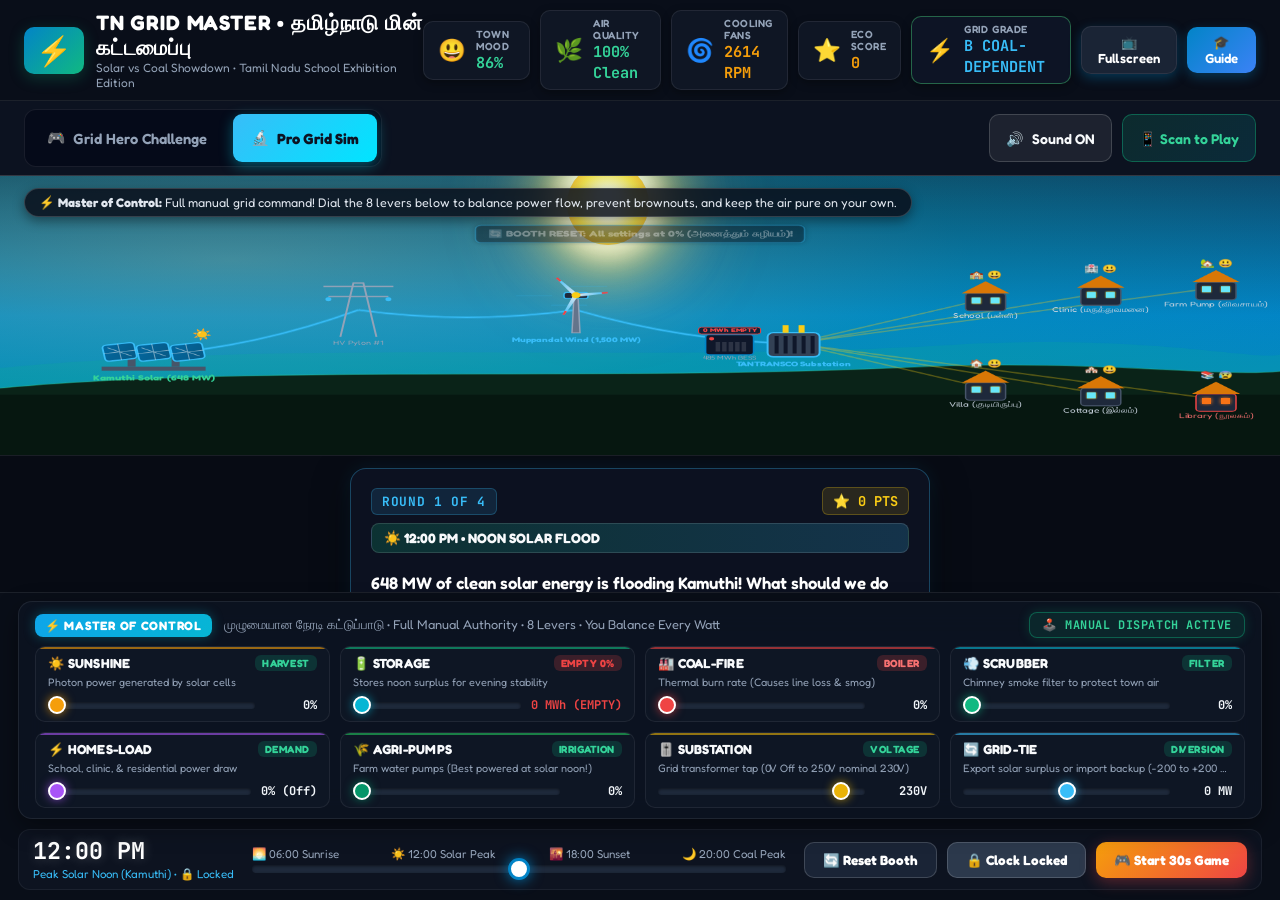
==== index.html @ cc930a6a "feat(mobile): implement Grid Hero challenge, Web Audio synth, responsive UI, QR bridge, and physical" ====
<!DOCTYPE html>
<html lang="en">
<head>
  <meta charset="UTF-8">
  <meta name="viewport" content="width=device-width, initial-scale=1.0">
  <title>TN Grid Master: Solar vs Coal Showdown | School Edition</title>
  <meta name="description" content="An interactive, gamified power grid simulation comparing peak daytime solar energy at Kamuthi against evening coal energy at Mettur.">
  <link rel="preconnect" href="https://fonts.googleapis.com">
  <link rel="preconnect" href="https://fonts.gstatic.com" crossorigin>
  <link href="https://fonts.googleapis.com/css2?family=Fredoka:wght@400;500;600;700&family=JetBrains+Mono:wght@600;700&display=swap" rel="stylesheet">
  <link rel="stylesheet" href="styles.css">
</head>
<body class="theme-solar">
  <div class="game-wrapper">
    <!-- Top Game Bar: Big, Friendly, Clean Badges -->
    <header class="game-header">
      <div class="brand secret-title-trigger" id="secretTitleTrigger" title="Secret Presenter HUD • Click to Toggle">
        <span class="brand-icon">⚡</span>
        <div>
          <h1 class="brand-title" id="secretTitleBtn">TN GRID MASTER • தமிழ்நாடு மின் கட்டமைப்பு</h1>
          <p class="brand-tagline">Solar vs Coal Showdown • Tamil Nadu School Exhibition Edition</p>
        </div>
      </div>

      <!-- Top Gamified Telemetry Badges -->
      <div class="hud-badges">
        <!-- Badge 1: Town Happiness -->
        <div class="badge-item" id="badgeHappiness" title="Town Happiness: Drops when power brownouts occur!">
          <span class="badge-emoji" id="townEmoji">😃</span>
          <div class="badge-meta">
            <span class="badge-caption">TOWN MOOD</span>
            <span class="badge-stat text-red" id="townHappiness">0%</span>
          </div>
        </div>

        <!-- Badge 2: Air Cleanliness -->
        <div class="badge-item" id="badgeAir" title="Air Quality: Pure under Solar, Smoggy under Coal!">
          <span class="badge-emoji" id="airEmoji">🌿</span>
          <div class="badge-meta">
            <span class="badge-caption">AIR QUALITY</span>
            <span class="badge-stat text-cyan" id="airQuality">100% Clean</span>
          </div>
        </div>

        <!-- Badge 3: Connected Fan RPM -->
        <div class="badge-item" id="badgeFan" title="Connected Town Fans: Spin fast with clean energy, stall during brownouts!">
          <span class="badge-emoji" id="fanEmoji">🌀</span>
          <div class="badge-meta">
            <span class="badge-caption">COOLING FANS</span>
            <span class="badge-stat text-gold" id="fanRpm">0 RPM</span>
          </div>
        </div>

        <!-- Badge 4: Player Eco Score -->
        <div class="badge-item player-score" id="badgeScore" title="Your Clean Energy Score!">
          <span class="badge-emoji">⭐</span>
          <div class="badge-meta">
            <span class="badge-caption">ECO SCORE</span>
            <span class="badge-stat text-gold" id="playerScore">0</span>
          </div>
        </div>

        <!-- Badge 5: Live Grid Rating -->
        <div class="badge-item grid-rating-badge alert-blackout" id="badgeRating" title="Real-Time Grid Performance Grade">
          <span class="badge-emoji" id="ratingEmoji">💥</span>
          <div class="badge-meta">
            <span class="badge-caption">GRID GRADE</span>
            <span class="badge-stat text-red" id="gridGrade">F BLACKOUT</span>
          </div>
        </div>

        <button class="guide-toggle-btn fs-btn" id="fsBtn" title="Toggle Fullscreen Exhibition Mode">
          <span>📺 Fullscreen</span>
        </button>
        <button class="guide-toggle-btn" id="guideBtn" title="How to Play & Teacher Guide">
          <span>🎓 Guide</span>
        </button>
      </div>
    </header>

    <!-- Top Mode Switcher Bar -->
    <nav class="mode-switcher-bar" aria-label="Simulation Mode Controls">
      <div class="mode-pill-group">
        <button id="modeQuizBtn" class="mode-btn" data-mode="quiz" aria-pressed="false">
          <span class="btn-icon">🎮</span>
          <span class="btn-text">Grid Hero Challenge</span>
        </button>
        <button id="modeProBtn" class="mode-btn active" data-mode="pro" aria-pressed="true">
          <span class="btn-icon">🔬</span>
          <span class="btn-text">Pro Grid Sim</span>
        </button>
      </div>

      <div class="mode-aux-group">
        <button id="soundToggleBtn" class="aux-btn audio-btn" title="Toggle Sound">
          <span id="audioIcon">🔊</span>
          <span id="audioLabel">Sound ON</span>
        </button>
        <button id="qrModalTriggerBtn" class="aux-btn qr-btn desktop-only" title="Show Mobile QR Code">
          <span>📱 Scan to Play</span>
        </button>
      </div>
    </nav>

    <!-- 30-Second Challenge Banner -->
    <div class="challenge-alert hidden" id="challengeAlert">
      <div class="challenge-text">
        <span class="challenge-icon">🔥</span>
        <div>
          <strong id="challengeGoal">MISSION: SURVIVE THE SUNSET & NIGHT!</strong>
          <p id="challengeSub">The clock is ticking! Harvest solar at noon, store in battery, and keep Tamil Nadu powered through the night!</p>
        </div>
      </div>
      <div class="challenge-status-group">
        <div class="challenge-clock-pill" id="challengeLiveClock">🕒 12:00 PM • Noon Solar</div>
        <div class="timer-pill">
          <span id="gameTimer">30s</span>
        </div>
      </div>
    </div>

    <!-- Main Game Canvas Stage -->
    <main class="canvas-stage" id="canvasStage">
      <!-- Dynamic Sky Background Scoped Strictly to the Simulation Stage (Never drifts when scrolling) -->
      <div id="skyBackground" class="sky-background">
        <div class="sun-disc" id="sunDisc"></div>
        <div class="moon-disc" id="moonDisc"></div>
        <div class="stars-layer" id="starsLayer"></div>
        <div class="smog-overlay" id="smogOverlay"></div>
        <div class="solar-glow-overlay" id="solarGlowOverlay"></div>
      </div>

      <canvas id="gameCanvas"></canvas>

      <!-- Floating Student Tip -->
      <div class="stage-tip">
        <span>⚡ <strong>Master of Control:</strong> Full manual grid command! Dial the 8 levers below to balance power flow, prevent brownouts, and keep the air pure on your own.</span>
      </div>

      <!-- Exploded Hardware Modal Overlay (From old project, gamified) -->
      <div class="hardware-card hidden" id="hardwareCard">
        <div class="card-top">
          <div class="card-title-group">
            <span class="card-icon" id="hwIcon">🔬</span>
            <h3 id="hwTitle">Hardware Inspector</h3>
          </div>
          <button class="card-close" id="hwCloseBtn">&times;</button>
        </div>
        <div class="card-tabs">
          <button class="hw-tab active" id="tabSolarHw">Solar Module Layers</button>
          <button class="hw-tab" id="tabCoalHw">Coal Boiler Components</button>
        </div>
        <div class="card-content" id="hwContent">
          <!-- Injected dynamically -->
        </div>
      </div>
    </main>

    <!-- Mobile "Grid Hero" Dilemma Stage -->
    <section class="mobile-quiz-stage hidden" id="mobileQuizStage" aria-label="Grid Hero Challenge">
      <div class="quiz-card" id="quizCard">
        <div class="quiz-card-header">
          <div class="quiz-progress-track">
            <span class="quiz-round-pill" id="quizRoundPill">ROUND 1 OF 4</span>
            <span class="quiz-score-pill" id="quizScorePill">⭐ 0 PTS</span>
          </div>
          <div class="quiz-badge-pill" id="quizBadgePill">☀️ 12:00 PM • NOON SOLAR FLOOD</div>
        </div>
        <div class="quiz-dilemma-body">
          <p class="quiz-question" id="quizQuestion">648 MW of clean solar energy is flooding Kamuthi! What should we do with the surplus?</p>
        </div>
        <div class="quiz-options-grid" id="quizOptionsGrid">
          <!-- Dynamic quiz choices generated by ui.js -->
        </div>
        <div class="quiz-feedback-box hidden" id="quizFeedbackBox" role="status" aria-live="polite">
          <span class="feedback-icon" id="feedbackIcon">⚡</span>
          <span class="feedback-text" id="feedbackText">Great choice!</span>
        </div>
      </div>
    </section>

    <!-- Bottom Controls Deck -->
    <footer class="deck-controls">
      <!-- 🎛️ 8-Slider Multi-Tuning Console: Master of Control (100% Manual Authority - Starts at 0%) -->
      <section class="dispatcher-tuning-deck" id="tuningDeck">
        <div class="deck-header">
          <div class="deck-title-group">
            <span class="tuning-badge">⚡ MASTER OF CONTROL</span>
            <span class="tuning-sub">முழுமையான நேரடி கட்டுப்பாடு • Full Manual Authority • 8 Levers • You Balance Every Watt</span>
          </div>

          <div class="control-status">
            <span class="master-badge">🕹️ MANUAL DISPATCH ACTIVE</span>
          </div>
        </div>

        <div class="sliders-grid">
          <!-- Slider 1: Sunshine -->
          <div class="slider-card slider-solar">
            <div class="slider-meta">
              <span class="slider-title">☀️ SUNSHINE</span>
              <span class="slider-summary-pill" id="sunshineSummary">HARVEST</span>
            </div>
            <div class="slider-desc">Photon power generated by solar cells</div>
            <div class="slider-input-row">
              <input type="range" id="sliderSunshine" min="0" max="100" value="0" class="game-slider range-amber">
              <span class="slider-val" id="valSunshine">0%</span>
            </div>
          </div>

          <!-- Slider 2: Storage -->
          <div class="slider-card slider-battery">
            <div class="slider-meta">
              <span class="slider-title">🔋 STORAGE</span>
              <span class="slider-summary-pill" id="storageSummary">RESERVE</span>
            </div>
            <div class="slider-desc">Stores noon surplus for evening stability</div>
            <div class="slider-input-row">
              <input type="range" id="sliderStorage" min="0" max="500" value="0" class="game-slider range-cyan">
              <span class="slider-val" id="valStorage">0 MWh</span>
            </div>
          </div>

          <!-- Slider 3: Coal Fire -->
          <div class="slider-card slider-coal">
            <div class="slider-meta">
              <span class="slider-title">🏭 COAL-FIRE</span>
              <span class="slider-summary-pill pill-danger" id="coalSummary">BOILER</span>
            </div>
            <div class="slider-desc">Thermal burn rate (Causes line loss & smog)</div>
            <div class="slider-input-row">
              <input type="range" id="sliderCoalFire" min="0" max="100" value="0" class="game-slider range-red">
              <span class="slider-val" id="valCoalFire">0%</span>
            </div>
          </div>

          <!-- Slider 4: Scrubber -->
          <div class="slider-card slider-scrubber">
            <div class="slider-meta">
              <span class="slider-title">💨 SCRUBBER</span>
              <span class="slider-summary-pill" id="scrubberSummary">FILTER</span>
            </div>
            <div class="slider-desc">Chimney smoke filter to protect town air</div>
            <div class="slider-input-row">
              <input type="range" id="sliderScrubber" min="0" max="100" value="0" class="game-slider range-green">
              <span class="slider-val" id="valScrubber">0%</span>
            </div>
          </div>

          <!-- Slider 5: Homes Load -->
          <div class="slider-card slider-load">
            <div class="slider-meta">
              <span class="slider-title">⚡ HOMES-LOAD</span>
              <span class="slider-summary-pill" id="loadSummary">DEMAND</span>
            </div>
            <div class="slider-desc">School, clinic, & residential power draw</div>
            <div class="slider-input-row">
              <input type="range" id="sliderTownLoad" min="0" max="4" value="0" class="game-slider range-purple">
              <span class="slider-val" id="valTownLoad">0% (Off)</span>
            </div>
          </div>

          <!-- Slider 6: Agri Pumps -->
          <div class="slider-card slider-agri">
            <div class="slider-meta">
              <span class="slider-title">🌾 AGRI-PUMPS</span>
              <span class="slider-summary-pill" id="agriSummary">IRRIGATION</span>
            </div>
            <div class="slider-desc">Farm water pumps (Best powered at solar noon!)</div>
            <div class="slider-input-row">
              <input type="range" id="sliderAgriPumps" min="0" max="100" value="0" class="game-slider range-emerald">
              <span class="slider-val" id="valAgriPumps">0%</span>
            </div>
          </div>

          <!-- Slider 7: Substation Voltage -->
          <div class="slider-card slider-voltage">
            <div class="slider-meta">
              <span class="slider-title">🎚️ SUBSTATION</span>
              <span class="slider-summary-pill" id="voltageSummary">VOLTAGE</span>
            </div>
            <div class="slider-desc">Grid transformer tap (0V Off to 250V nominal 230V)</div>
            <div class="slider-input-row">
              <input type="range" id="sliderVoltage" min="0" max="250" value="230" class="game-slider range-gold">
              <span class="slider-val" id="valVoltage">230V</span>
            </div>
          </div>

          <!-- Slider 8: Grid Tie -->
          <div class="slider-card slider-gridtie">
            <div class="slider-meta">
              <span class="slider-title">🔄 GRID-TIE</span>
              <span class="slider-summary-pill" id="gridTieSummary">DIVERSION</span>
            </div>
            <div class="slider-desc">Export solar surplus or import backup (-200 to +200 MW)</div>
            <div class="slider-input-row">
              <input type="range" id="sliderGridTie" min="-200" max="200" value="0" step="10" class="game-slider range-blue">
              <span class="slider-val" id="valGridTie">0 MW</span>
            </div>
          </div>
        </div>
      </section>

      <!-- Timeline Scrubber & Game Actions -->
      <div class="timeline-row">
        <div class="clock-display">
          <span class="clock-digits" id="clockDigits">12:00 PM</span>
          <span class="clock-label" id="clockLabel">Peak Solar Noon (Time Locked)</span>
        </div>

        <div class="scrubber-bar">
          <div class="scrubber-labels">
            <span>🌅 06:00 Sunrise</span>
            <span>☀️ 12:00 Solar Peak</span>
            <span>🌇 18:00 Sunset</span>
            <span>🌙 20:00 Coal Peak</span>
          </div>
          <input 
            type="range" 
            id="timeRange" 
            min="0" 
            max="1439" 
            value="720" 
            step="1"
            aria-label="Time of Day Slider"
          >
        </div>

        <div class="deck-actions">
          <button class="deck-btn reset" id="resetBtn" title="Reset all 8 levers to optimal 12:00 PM noon setup">
            <span>🔄 Reset Booth</span>
          </button>
          <button class="deck-btn play" id="playToggleBtn" title="Lock or Auto-Advance Clock">
            <span id="playIcon">🔒 Clock Locked</span>
          </button>
          <button class="deck-btn challenge" id="challengeBtn">
            <span>🎮 Start 30s Game</span>
          </button>
        </div>
      </div>
    </footer>
  </div>

  <!-- Classroom Presentation Guide Modal -->
  <div class="modal-backdrop hidden" id="guideModal">
    <div class="modal-card">
      <div class="modal-header">
        <h2>🎓 Tamil Nadu Grid Master: Classroom Presentation Guide</h2>
        <button class="modal-exit" id="guideCloseBtn">&times;</button>
      </div>
      <div class="modal-body">
        <div class="guide-box solar">
          <h3>☀️ 1. Daytime Solar Peak (12:00 Noon) — Kamuthi Solar Park</h3>
          <p>
            Kamuthi in Ramanathapuram is one of India's largest solar installations (<strong>648 MW</strong>).
          </p>
          <ul>
            <li><strong>100% Clean:</strong> Generates electricity with zero carbon emissions ($0.00\text{ tons CO}_2$).</li>
            <li><strong>High Efficiency (95%):</strong> Short transmission paths directly into high-voltage lines minimize losses.</li>
            <li><strong>Zero Brownouts:</strong> All 6 town buildings (School, Clinic, Farm, Homes) receive full $230\text{V}$ power.</li>
          </ul>
        </div>

        <div class="guide-box coal">
          <h3>🏭 2. Evening Coal Peak (19:30) — Mettur Thermal Power Station</h3>
          <p>
            When the sun sets, electricity demand jumps as everyone turns on lights, fans, and televisions. The state must fire up coal boilers at <strong>Mettur (1,440 MW)</strong>.
          </p>
          <ul>
            <li><strong>High Pollution:</strong> Releases thick particulate soot and $0.92\text{ tons CO}_2$ per MWh.</li>
            <li><strong>Severe Heat Loss (>30%):</strong> Traversing long transmission distances causes electricity to evaporate as heat ($I^2R$ Joule loss).</li>
            <li><strong>Voltage Sag & Brownouts:</strong> Downstream houses (Houses 4, 5, 6) suffer power drops, dimming bulbs, and blackouts.</li>
          </ul>
        </div>

        <div class="guide-box tips">
          <h3>🎮 3. How to Demo This as a Game in Class</h3>
          <ul>
            <li><strong>8 Real-Time Grid Levers:</strong> Control Solar, Coal, Battery Storage, Scrubbers, Substation Voltage, Grid-Tie, and Loads with full dispatcher authority!</li>
            <li><strong>Interactive Grid Inspection:</strong> Click on any building (School, Clinic, Farm, Homes) or the cooling fan station to inspect active voltage, line load, and power health.</li>
            <li><strong>Dynamic BESS Battery Storage:</strong> Solar surpluses automatically charge the battery system; energy deficits draw clean stored power until depleted.</li>
            <li><strong>30s Game Challenge:</strong> Hit "Start 30s Game" and balance solar generation with town demand to earn an A+ Clean Energy Master grade!</li>
          </ul>
        </div>
      </div>
      <div class="modal-footer">
        <button class="btn-dismiss" id="guideDismissBtn">Let's Play!</button>
      </div>
    </div>
  </div>

  <!-- Exhibition Grid Audit Report Card Modal -->
  <div class="modal-backdrop hidden" id="reportModal">
    <div class="modal-card report-card" id="reportCardWrapper">
      <div class="modal-header report-card-header">
        <div class="report-header-titles">
          <h2 id="reportHeaderTitle">30-SECOND GRID AUDIT REPORT</h2>
          <p class="report-subtitle" id="reportSubtitle">மின்கட்டமைப்பு செயல்திறன் தணிக்கை</p>
        </div>
        <button class="modal-exit" id="reportExitBtn">&times;</button>
      </div>
      <div class="modal-body report-modal-body">
        <!-- Big Stamp Section -->
        <div class="report-stamp-container">
          <div class="report-stamp-badge" id="reportStampBadge">
            <span class="report-stamp-letter" id="reportStampLetter">A+</span>
            <span class="report-stamp-caption" id="reportStampCaption">ELITE CLEAN GRID</span>
          </div>
          <div class="report-hero-summary">
            <h3 id="reportTitleText">CLEAN ENERGY MASTER!</h3>
            <p id="reportTamilTitleText">தலைசிறந்த தூய மின் கட்டமைப்பு சாதனையாளர்</p>
          </div>
        </div>

        <!-- 6-Metric Scorecard Grid -->
        <div class="report-metrics-grid">
          <div class="report-stat-card">
            <span class="stat-icon">⭐</span>
            <span class="stat-num text-gold" id="repScore">1,850</span>
            <span class="stat-name">Eco Score</span>
          </div>
          <div class="report-stat-card">
            <span class="stat-icon">☀️</span>
            <span class="stat-num text-green" id="repSolarShare">100%</span>
            <span class="stat-name">Clean Solar Share</span>
          </div>
          <div class="report-stat-card">
            <span class="stat-icon">🌿</span>
            <span class="stat-num text-cyan" id="repAirClean">96%</span>
            <span class="stat-name">Air Purity</span>
          </div>
          <div class="report-stat-card">
            <span class="stat-icon">😊</span>
            <span class="stat-num text-green" id="repTownMood">98%</span>
            <span class="stat-name">Town Satisfaction</span>
          </div>
          <div class="report-stat-card">
            <span class="stat-icon">💡</span>
            <span class="stat-num text-red" id="repBlackouts">0s</span>
            <span class="stat-name">Blackout Duration</span>
          </div>
          <div class="report-stat-card">
            <span class="stat-icon">🏭</span>
            <span class="stat-num text-orange" id="repSmogTime">0s</span>
            <span class="stat-name">Toxic Smog Time</span>
          </div>
        </div>

        <!-- Dynamic Detailed Verdict -->
        <div class="report-verdict-box" id="reportVerdictBox">
          <p id="reportVerdictText">
            You proved that solar energy and battery storage keep Tamil Nadu running smoothly with crystal-clear air!
          </p>
        </div>
      </div>
      <div class="modal-footer report-modal-footer">
        <button class="deck-btn reset" id="reportResetBtn">
          <span>🔄 Reset Booth & Play Again</span>
        </button>
        <button class="btn-dismiss" id="reportCloseBtn">
          <span>Close Report</span>
        </button>
      </div>
    </div>
  </div>

  <!-- 🤫 SECRET PRESENTER HUD MODAL (Triggered by Clicking Title) -->
  <div class="modal-backdrop hidden" id="secretPresenterModal">
    <div class="modal-card presenter-card">
      <div class="modal-header presenter-header">
        <div class="presenter-title-area">
          <div class="presenter-badge">⚡ SECRET PRESENTER HUD</div>
          <h2>TN Grid Master • Exhibition Run-of-Show & Teleprompter</h2>
          <p class="presenter-subtitle">Visual Presentation Stepper & Audience Q&A Cards • Click Title Again or Press ESC to Hide</p>
        </div>
        <button class="modal-exit" id="presenterCloseBtn">&times;</button>
      </div>

      <!-- Presenter Navigation Bar -->
      <div class="presenter-nav">
        <button class="pres-tab-btn active" data-tab="flow">
          <span class="tab-icon">⚡</span>
          <span>3:45 Live Workflow</span>
        </button>
        <button class="pres-tab-btn" data-tab="kavin">
          <span class="tab-icon">💻</span>
          <span>Kavin (Software & Physics)</span>
        </button>
        <button class="pres-tab-btn" data-tab="faaris">
          <span class="tab-icon">🔌</span>
          <span>Faaris (Hardware Demo)</span>
        </button>
        <button class="pres-tab-btn" data-tab="mithran">
          <span class="tab-icon">🎙️</span>
          <span>Mithran (Anchor & Story)</span>
        </button>
        <button class="pres-tab-btn" data-tab="qa">
          <span class="tab-icon">💬</span>
          <span>Audience Q&A Cards</span>
        </button>
      </div>

      <div class="modal-body presenter-body">
        <!-- PANE 1: 3:45 LIVE WORKFLOW -->
        <div class="pres-pane active" id="pane-flow">
          <div class="flow-hero-banner">
            <span class="flow-hero-icon">🎪</span>
            <div>
              <h3>Exhibition Flow: 3:45 Min Total (Leaves 6+ Min for Audience Play & Q&A)</h3>
              <p>Keep continuous talking under 4 minutes to avoid audience fatigue. Transition cleanly with visual cues!</p>
            </div>
          </div>

          <!-- Stepper Cards (NOT TABLES) -->
          <div class="presenter-stepper">
            <!-- Step 1 -->
            <div class="stepper-card step-mithran">
              <div class="step-badge">
                <span class="step-num">1</span>
                <span class="step-time">0:00 – 1:00 (60s)</span>
              </div>
              <div class="step-content">
                <div class="step-header">
                  <h4>🎙️ Mithran — The Hook & Tamil Nadu Story</h4>
                  <span class="role-pill">Anchor Lead</span>
                </div>
                <p class="step-summary">
                  Welcomes teachers & parents. Connects to the everyday mystery: <em>"Why do power cuts happen at 7 PM?"</em>
                  Highlights Tamil Nadu's clean energy leadership (<strong>Muppandal Wind Pass</strong> + <strong>Kamuthi 648MW Solar</strong>).
                  Reveals the crisis: <strong>6:30 PM Sunset + 80M People turning on ACs & lights!</strong>
                </p>
                <div class="step-cue">
                  <span class="cue-icon">👉</span>
                  <span><strong>Handoff:</strong> "To show you our physical bench, here is our Hardware Lead, Faaris!"</span>
                </div>
              </div>
            </div>

            <!-- Step 2 -->
            <div class="stepper-card step-faaris">
              <div class="step-badge">
                <span class="step-num">2</span>
                <span class="step-time">1:00 – 2:15 (75s)</span>
              </div>
              <div class="step-content">
                <div class="step-header">
                  <h4>⚡ Faaris — Working Hardware & Sensory Demo</h4>
                  <span class="role-pill">Hardware Lead</span>
                </div>
                <div class="component-chips">
                  <span class="chip">☀️ 4.9V Solar Panel</span>
                  <span class="chip">🤖 Arduino Uno (Pin A0)</span>
                  <span class="chip">🔁 Dual 5V Relays</span>
                  <span class="chip">🌀 5V Propeller Fan</span>
                  <span class="chip">📟 16x2 LCD Display</span>
                </div>
                <div class="action-highlight-box">
                  <span class="action-icon">🔦</span>
                  <div>
                    <strong>THE LIVE ACTION DEMO (1:45):</strong>
                    <p>Faaris shines the flashlight on the solar panel: <em>"The relay clicks ON, Green LED glows, LCD confirms 100% clean power, and the fan spins at full speed on pure sunlight!"</em></p>
                  </div>
                </div>
                <div class="step-cue">
                  <span class="cue-icon">👉</span>
                  <span><strong>Handoff:</strong> "To show how this scales up on screen, here is our Software Lead, Kavin!"</span>
                </div>
              </div>
            </div>

            <!-- Step 3 -->
            <div class="stepper-card step-kavin">
              <div class="step-badge">
                <span class="step-num">3</span>
                <span class="step-time">2:15 – 3:30 (75s)</span>
              </div>
              <div class="step-content">
                <div class="step-header">
                  <h4>💻 Kavin — Digital Twin, Grid Physics & BESS</h4>
                  <span class="role-pill">Software & Physics Lead</span>
                </div>
                <div class="physics-chips">
                  <span class="chip cyan">⚡ 230V AC Domestic Standard</span>
                  <span class="chip gold">🔄 50.00 Hz Turbine Sync</span>
                  <span class="chip green">🔋 485 MWh BESS Battery</span>
                  <span class="chip purple">📐 Joule's Law: P_loss = I² × R</span>
                </div>
                <div class="action-highlight-box kavin-box">
                  <span class="action-icon">🖱️</span>
                  <div>
                    <strong>THE SCREEN TRIGGER (3:00):</strong>
                    <p>Kavin clicks 'Evening Peak' on screen: <em>"At 7:30 PM, solar drops to zero, but our 485 MWh battery discharges in 20 milliseconds, keeping city lights and fans on without burning coal!"</em></p>
                  </div>
                </div>
                <div class="step-cue">
                  <span class="cue-icon">👉</span>
                  <span><strong>Handoff:</strong> "We invite everyone to press our hardware buttons and test the grid!"</span>
                </div>
              </div>
            </div>

            <!-- Step 4 -->
            <div class="stepper-card step-joint">
              <div class="step-badge">
                <span class="step-num">4</span>
                <span class="step-time">3:30 – 3:45 (15s)</span>
              </div>
              <div class="step-content">
                <div class="step-header">
                  <h4>🎮 All 3 Members — Joint Wrap & Audience Play</h4>
                  <span class="role-pill">The Whole Team</span>
                </div>
                <p class="joint-quote">
                  "Thank you so much for visiting our booth! Please come press the blue buttons on our desk, adjust the sliders on screen, and see if you can keep Tamil Nadu powered without triggering a blackout!"
                </p>
              </div>
            </div>
          </div>

          <!-- Quick 45s Rapid Pitch Card -->
          <div class="rapid-pitch-card">
            <div class="rapid-header">
              <span class="rapid-icon">⚡</span>
              <h4>45-Second Rapid Pitch (For Rushing Visitors)</h4>
            </div>
            <div class="rapid-grid">
              <div class="rapid-box">
                <span class="rapid-name">Mithran (15s)</span>
                <p>"Power cuts happen at 7 PM because 80M people turn on ACs right at sunset! We built TN Grid Master to show how green energy can power Tamil Nadu 24/7!"</p>
              </div>
              <div class="rapid-box">
                <span class="rapid-name">Faaris (15s)</span>
                <p><em>(Shines flashlight)</em> "Watch our desk solar panel: the Arduino clicks the relay and spins the fan on 100% clean solar energy with live voltage on our LCD!"</p>
              </div>
              <div class="rapid-box">
                <span class="rapid-name">Kavin (15s)</span>
                <p>"On our screen, our digital twin uses a 485 MWh battery to store daytime sun and keep homes at 230V all night! Step up and test the grid yourself!"</p>
              </div>
            </div>
          </div>
        </div>

        <!-- PANE 2: KAVIN'S PROMPTER & Q&A -->
        <div class="pres-pane" id="pane-kavin">
          <div class="prompter-hero">
            <div class="prompter-title">
              <span class="prompter-avatar">💻</span>
              <div>
                <h3>Kavin's Teleprompter & Grid Physics Guide</h3>
                <span class="prompter-role">Software & Grid Physics Lead • Speaking Slot: 2:15 – 3:30 (75s)</span>
              </div>
            </div>
            <div class="shyness-shield">
              <span class="shield-icon">🛡️</span>
              <span><strong>Kavin's Screen Shield:</strong> Look at the screen and point mouse at the moving power lines. When parents and teachers look at the simulation, all eyes are off you!</span>
            </div>
          </div>

          <div class="prompter-speech-bubble">
            <h4>🎤 Kavin's Exact Word-for-Word Speech:</h4>
            <p>"Thank you, Faaris! Hello teachers, parents, and friends!</p>
            <p>Running right here on our screen is our <strong>full-scale Digital Twin Simulation</strong>, built using real Tamil Nadu electrical substation data and real physical formulas:</p>
            <p>1. <strong>Real Power Stations:</strong> Across our map, we have modeled real Tamil Nadu energy hubs: <strong>Kamuthi Solar Park</strong> (648 Megawatts), <strong>Muppandal Wind Pass</strong> in Kanyakumari, <strong>Kudankulam Nuclear Station</strong> (2,000 Megawatts steady clean baseload), and our <strong>Thermal Plants</strong> in North Chennai and Tuticorin as backup.</p>
            <p>2. <strong>Real Electrical Physics:</strong> Our simulation calculates real cable resistance and line heat loss, while stepping voltage down to our standard home level of <strong>230 Volts AC</strong> and locking grid frequency at <strong>50.00 Hertz</strong>.</p>
            <p>3. <strong>The Big Solution — 485 MWh Battery Storage (BESS):</strong> At noon, when solar produces huge extra power, we don't waste it—we charge our massive battery!</p>
            <div class="live-action-badge">
              <span>🖱️ ACTION: Click 'Evening Peak' button on screen now!</span>
            </div>
            <p><em>'Now look at 7:30 PM: The sun is down, but our battery instantly injects clean power across Tamil Nadu in milliseconds, keeping city lights and fans running smoothly without burning extra coal!'</em></p>
            <p><strong>Try it yourself!</strong> We invite everyone—parents, teachers, and students—to step right up, press our hardware buttons, and test if you can keep Tamil Nadu powered without triggering a blackout!"</p>
          </div>

          <!-- Kavin's Top Q&A Visual Cards -->
          <div class="visual-qa-header">
            <h4>💡 Kavin's Top Questions & Answers (Tap to Review):</h4>
          </div>
          <div class="visual-qa-grid">
            <div class="v-qa-card">
              <div class="v-qa-tag teacher">👩‍🏫 TEACHER QUESTION</div>
              <h5>Why must the grid frequency be locked at 50.00 Hz?</h5>
              <p class="v-qa-ans"><strong>Answer:</strong> 50 Hz represents turbine rotational speed. If demand exceeds generation, generator turbines physically slow down. If frequency dips below 49.5 Hz, industrial motors overheat and safety switches trip to prevent transformer damage, causing blackouts.</p>
            </div>

            <div class="v-qa-card">
              <div class="v-qa-tag teacher">👩‍🏫 TEACHER QUESTION</div>
              <h5>How did you calculate transmission line losses?</h5>
              <p class="v-qa-ans"><strong>Answer:</strong> Joule's Law: <code>P_loss = I² × R</code>. Transmitting at 110 kV or 400 kV drops current (I), minimizing wire heat loss. Substations step it down to safe 230V AC for homes.</p>
            </div>

            <div class="v-qa-card">
              <div class="v-qa-tag parent">👨‍👩‍👧 PARENT QUESTION</div>
              <h5>What is the "Duck Curve" and how does the battery fix it?</h5>
              <p class="v-qa-ans"><strong>Answer:</strong> At noon, solar creates a massive surplus "belly". At 6:30 PM, solar drops to zero right as everyone turns on ACs, creating a steep "neck". Our 485 MWh battery absorbs the midday belly and powers the evening neck!</p>
            </div>

            <div class="v-qa-card">
              <div class="v-qa-tag parent">👨‍👩‍👧 PARENT QUESTION</div>
              <h5>Why does home voltage drop on hot summer nights?</h5>
              <p class="v-qa-ans"><strong>Answer:</strong> Thousands of neighborhood ACs pull huge current together, causing transformer voltage sag. Power drops from 230V to 180V, slowing ceiling fans until battery support steps in.</p>
            </div>

            <div class="v-qa-card">
              <div class="v-qa-tag student">🎒 STUDENT QUESTION</div>
              <h5>Can I play the game? How do I win?</h5>
              <p class="v-qa-ans"><strong>Answer:</strong> Step right up! Keep all city nodes green at 230V and 50 Hz. Slide the solar/wind levers and hit the battery button to survive the evening peak without blackouts!</p>
            </div>

            <div class="v-qa-card">
              <div class="v-qa-tag student">🎒 STUDENT QUESTION</div>
              <h5>Did you use a game engine or code it yourself?</h5>
              <p class="v-qa-ans"><strong>Answer:</strong> Pure JavaScript and HTML5 Canvas! We wrote our own physics engine (engine.js) running at 60 FPS that calculates power flows and animated current lines in real time.</p>
            </div>
          </div>
        </div>

        <!-- PANE 3: FAARIS'S PROMPTER & Q&A -->
        <div class="pres-pane" id="pane-faaris">
          <div class="prompter-hero">
            <div class="prompter-title">
              <span class="prompter-avatar">🔌</span>
              <div>
                <h3>Faaris's Teleprompter & Hardware Guide</h3>
                <span class="prompter-role">Hardware & Electronics Lead • Speaking Slot: 1:00 – 2:15 (75s)</span>
              </div>
            </div>
            <div class="shyness-shield">
              <span class="shield-icon">🛡️</span>
              <span><strong>Faaris's Board Trick:</strong> Point with your fingers to each component as you name it. The audience looks down at your electronics, taking all eyes off you!</span>
            </div>
          </div>

          <div class="prompter-speech-bubble">
            <h4>🎤 Faaris's Exact Word-for-Word Speech:</h4>
            <p>"Thank you, Mithran! Hello everyone!</p>
            <p>Right here on our desk is our <strong>physical smart grid test bench</strong>:</p>
            <p>1. <em>(Point to solar panel)</em> <strong>Real Solar Generation:</strong> Here is a real <strong>4.9V Photovoltaic Solar Panel</strong> connected to an Arduino Uno microcontroller. It measures real light from the room.</p>
            <p>2. <em>(Point to blue relay box)</em> <strong>Automated Switching:</strong> The Arduino controls these dual 5V relays that click and switch power lines between clean solar energy and backup grid lines.</p>
            <p>3. <em>(Point to fan)</em> <strong>Real Consumer Load:</strong> Connected to our power line is this <strong>5V propeller fan</strong>, representing the fans and ventilation running in our homes and classrooms.</p>
            <p>4. <em>(Point to LCD and LEDs)</em> <strong>Live Screen & Lights:</strong> Our <strong>16x2 LCD display</strong> shows real-time voltage and clean energy percentage. And our <strong>Tri-Color LEDs</strong> show grid health: Green for 100% clean solar, Yellow for battery transition, and Red for peak overload.</p>
            <div class="live-action-badge">
              <span>🔦 ACTION: Pick up flashlight & shine directly on the solar panel!</span>
            </div>
            <p><em>'Look what happens when sunlight hits our solar panel! The relay clicks ON, our Green LED lights up, our fan spins at full speed on pure solar power, and the LCD confirms 100% clean power!'</em></p>
            <p><em>(Turn off flashlight)</em> <em>'When the sun is gone, the relay clicks off, and our system smoothly switches to backup power.'</em></p>
            <p>Now, to show you how our software scales this up to power all of Tamil Nadu on the big screen, here is our Software & Grid Physics Lead, <strong>Kavin</strong>!"</p>
          </div>

          <div class="visual-qa-header">
            <h4>💡 Faaris's Top Questions & Answers (Tap to Review):</h4>
          </div>
          <div class="visual-qa-grid">
            <div class="v-qa-card">
              <div class="v-qa-tag teacher">👩‍🏫 TEACHER QUESTION</div>
              <h5>Why can't Arduino power the fan directly without a relay?</h5>
              <p class="v-qa-ans"><strong>Answer:</strong> An Arduino pin gives only 20–40mA. The fan motor pulls 150–200mA and creates back-EMF inductive spikes that would fry the chip. The relay acts as an isolated electromagnetic switch.</p>
            </div>

            <div class="v-qa-card">
              <div class="v-qa-tag teacher">👩‍🏫 TEACHER QUESTION</div>
              <h5>How does the Arduino measure solar voltage safely?</h5>
              <p class="v-qa-ans"><strong>Answer:</strong> Built-in 10-bit ADC on Pin A0 maps 0–5V DC into 0–1023. Code computes: <code>Voltage = (val * 5.0) / 1023.0</code>. Since panel is 4.9V, it stays safely within the 5.0V limit.</p>
            </div>

            <div class="v-qa-card">
              <div class="v-qa-tag parent">👨‍👩‍👧 PARENT QUESTION</div>
              <h5>Is that solar panel and fan really working?</h5>
              <p class="v-qa-ans"><strong>Answer:</strong> 100% real! <em>(Faaris shines flashlight)</em> Watch the LCD jump from 1.8V to 4.8V, the relay clicks, and the fan spins on pure light right before your eyes!</p>
            </div>

            <div class="v-qa-card">
              <div class="v-qa-tag parent">👨‍👩‍👧 PARENT QUESTION</div>
              <h5>Is this circuit safe for children to touch?</h5>
              <p class="v-qa-ans"><strong>Answer:</strong> Completely shock-safe! The entire table operates on 5 Volts DC—the exact same voltage as a phone charger cable. Zero shock hazard!</p>
            </div>

            <div class="v-qa-card">
              <div class="v-qa-tag student">🎒 STUDENT QUESTION</div>
              <h5>What do the three LED colors mean?</h5>
              <p class="v-qa-ans"><strong>Answer:</strong> 🟢 Green = 100% Clean Solar Power. 🟡 Yellow = Sunlight fading, battery assisting. 🔴 Red = Peak overload warning!</p>
            </div>

            <div class="v-qa-card">
              <div class="v-qa-tag student">🎒 STUDENT QUESTION</div>
              <h5>Can I hold the flashlight and test it?</h5>
              <p class="v-qa-ans"><strong>Answer:</strong> Yes! Take the flashlight, shine it on the black solar panel, and watch the fan speed up and the voltage numbers climb on the LCD!</p>
            </div>
          </div>
        </div>

        <!-- PANE 4: MITHRAN'S PROMPTER & Q&A -->
        <div class="pres-pane" id="pane-mithran">
          <div class="prompter-hero">
            <div class="prompter-title">
              <span class="prompter-avatar">🎙️</span>
              <div>
                <h3>Mithran's Teleprompter & Story Guide</h3>
                <span class="prompter-role">Anchor & Energy Story Lead • Speaking Slot: 0:00 – 1:00 (60s)</span>
              </div>
            </div>
            <div class="shyness-shield">
              <span class="shield-icon">🛡️</span>
              <span><strong>Mithran's Forehead Trick:</strong> Look at people's foreheads instead of eyes. To them, it looks like confident eye contact, while you feel completely at ease!</span>
            </div>
          </div>

          <div class="prompter-speech-bubble">
            <h4>🎤 Mithran's Exact Word-for-Word Speech:</h4>
            <p>"Hello! Good morning, teachers, parents, and friends! Welcome to our booth!</p>
            <p>Quick question for everyone: Have you ever noticed that whenever power cuts or dim lights happen at home, it usually happens right between 6:30 and 8:00 in the evening?</p>
            <p>Most people don't know this, but our home state, <strong>Tamil Nadu</strong>, is actually India's #1 green energy champion!</p>
            <p>We are blessed with the mighty <strong>Muppandal wind corridor</strong> in Kanyakumari—one of the largest onshore wind farms on Earth—and the massive <strong>Kamuthi Solar Park</strong> in Ramanathapuram, spanning over 2,500 acres. On bright, breezy afternoons, over <strong>60%</strong> of Tamil Nadu's electricity is generated completely clean and free from the sun and wind!</p>
            <p>But here is the big everyday puzzle:</p>
            <p><strong>At 6:30 in the evening, the sun sets, the wind drops, and at that exact moment, 80 million people return home from work and school, turning on their lights, TV, and air conditioners!</strong></p>
            <p>If power generation and consumer demand are not matched second-by-second, the entire electrical grid collapses into blackouts or low-voltage brownouts!</p>
            <p>To demonstrate how modern smart grids solve this, our team created <strong>TN Grid Master: A Cyber-Physical Smart Grid Digital Twin</strong> that bridges real benchtop electronics with a live software simulation.</p>
            <p>To show you how our physical smart grid bench works, here is our Hardware Lead, <strong>Faaris</strong>!"</p>
          </div>

          <div class="visual-qa-header">
            <h4>💡 Mithran's Top Questions & Answers (Tap to Review):</h4>
          </div>
          <div class="visual-qa-grid">
            <div class="v-qa-card">
              <div class="v-qa-tag teacher">👩‍🏫 TEACHER QUESTION</div>
              <h5>Why focus on Tamil Nadu instead of an imaginary grid?</h5>
              <p class="v-qa-ans"><strong>Answer:</strong> Tamil Nadu is already India's renewable leader with Muppandal wind and Kamuthi solar (648MW). Using real state geography makes the science relevant to our daily lives.</p>
            </div>

            <div class="v-qa-card">
              <div class="v-qa-tag teacher">👩‍🏫 TEACHER QUESTION</div>
              <h5>What does "Cyber-Physical" mean in simple terms?</h5>
              <p class="v-qa-ans"><strong>Answer:</strong> "Physical" is Faaris's real solar panel and spinning fan. "Cyber" is Kavin's digital software twin. Together, they demonstrate how small electronics link to a statewide smart grid.</p>
            </div>

            <div class="v-qa-card">
              <div class="v-qa-tag parent">👨‍👩‍👧 PARENT QUESTION</div>
              <h5>Why does power cut off at 7 PM in summer?</h5>
              <p class="v-qa-ans"><strong>Answer:</strong> The sun has set, so solar is zero, but millions turn on ACs and lights at once. Demand spikes past supply, and substations cut power to protect transformers from burning out.</p>
            </div>

            <div class="v-qa-card">
              <div class="v-qa-tag parent">👨‍👩‍👧 PARENT QUESTION</div>
              <h5>Why does rooftop solar shut down during a power cut?</h5>
              <p class="v-qa-ans"><strong>Answer:</strong> Anti-islanding safety! Grid-tied inverters must shut down so they don't send live power into street cables and electrocute repair technicians. You need a battery to stay powered.</p>
            </div>

            <div class="v-qa-card">
              <div class="v-qa-tag student">🎒 STUDENT QUESTION</div>
              <h5>What is a "Smart Grid" compared to normal electricity?</h5>
              <p class="v-qa-ans"><strong>Answer:</strong> Normal grids only send power blindly. Smart grids use sensors and computers to detect voltage drops in milliseconds and automatically dispatch batteries before lights even flicker!</p>
            </div>

            <div class="v-qa-card">
              <div class="v-qa-tag student">🎒 STUDENT QUESTION</div>
              <h5>How did the three of you divide the work?</h5>
              <p class="v-qa-ans"><strong>Answer:</strong> Faaris built the Arduino circuit and relays. Kavin programmed the JavaScript physics simulation. I researched Tamil Nadu energy data and organized our exhibition story!</p>
            </div>
          </div>
        </div>

        <!-- PANE 5: AUDIENCE Q&A CARDS -->
        <div class="pres-pane" id="pane-qa">
          <div class="qa-filter-bar">
            <span class="filter-caption">Filter by Audience:</span>
            <button class="qa-filter-btn active" data-filter="all">🌟 All Questions</button>
            <button class="qa-filter-btn" data-filter="teacher">👩‍🏫 Teachers</button>
            <button class="qa-filter-btn" data-filter="parent">👨‍👩‍👧 Parents</button>
            <button class="qa-filter-btn" data-filter="student">🎒 Students</button>
          </div>

          <div class="visual-qa-grid full-deck" id="fullQAGrid">
            <!-- Questions dynamically filterable -->
            <div class="v-qa-card" data-category="teacher">
              <div class="v-qa-meta">
                <span class="v-qa-tag teacher">👩‍🏫 TEACHER</span>
                <span class="v-qa-owner">Answered by: Kavin</span>
              </div>
              <h5>Why must the electrical grid frequency stay locked at 50.00 Hz?</h5>
              <p class="v-qa-ans">50 Hz represents turbine rotational speed across India. If demand exceeds supply, turbines slow down. If frequency dips below 49.5 Hz, industrial motors overheat and safety switches trip to prevent transformer damage.</p>
            </div>

            <div class="v-qa-card" data-category="teacher">
              <div class="v-qa-tag teacher">👩‍🏫 TEACHER</span>
                <span class="v-qa-owner">Answered by: Faaris</span>
              </div>
              <h5>Why can't Arduino digital pins drive the fan motor directly?</h5>
              <p class="v-qa-ans">Arduino pins safely supply max 20–40mA. Motor fans require 150–200mA and produce inductive back-EMF spikes. The relay completely isolates the low-power Arduino from high motor current.</p>
            </div>

            <div class="v-qa-card" data-category="teacher">
              <div class="v-qa-tag teacher">👩‍🏫 TEACHER</span>
                <span class="v-qa-owner">Answered by: Kavin</span>
              </div>
              <h5>How does BESS battery response compare to thermal coal plants?</h5>
              <p class="v-qa-ans">Coal plants take 4 to 8 hours to boil water and ramp up steam turbines. BESS uses solid-state electronic inverters that inject hundreds of megawatts in under 20 milliseconds.</p>
            </div>

            <div class="v-qa-card" data-category="parent">
              <div class="v-qa-tag parent">👨‍👩‍👧 PARENT</span>
                <span class="v-qa-owner">Answered by: Mithran</span>
              </div>
              <h5>Why do power cuts almost always happen between 6:30 and 8:30 PM?</h5>
              <p class="v-qa-ans">Sunset drops solar to zero just as 80 million people return home and turn on ACs, lights, and TVs simultaneously. When demand surges past supply, voltage sags and substations cut power.</p>
            </div>

            <div class="v-qa-card" data-category="parent">
              <div class="v-qa-tag parent">👨‍👩‍👧 PARENT</span>
                <span class="v-qa-owner">Answered by: Faaris</span>
              </div>
              <h5>Is that solar panel and fan really working or just a model?</h5>
              <p class="v-qa-ans">100% real working hardware! When flashlight light hits the panel, the Arduino measures the voltage, clicks the relay, and spins the fan on clean solar energy right on the table.</p>
            </div>

            <div class="v-qa-card" data-category="parent">
              <div class="v-qa-tag parent">👨‍👩‍👧 PARENT</span>
                <span class="v-qa-owner">Answered by: Kavin</span>
              </div>
              <h5>If our house has rooftop solar, why does our power still cut off?</h5>
              <p class="v-qa-ans">Anti-islanding safety regulations! Grid-tied inverters automatically disconnect during outages so power doesn't feed back into street cables and endanger electricians. You need battery storage to stay powered.</p>
            </div>

            <div class="v-qa-card" data-category="student">
              <div class="v-qa-tag student">🎒 STUDENT</span>
                <span class="v-qa-owner">Answered by: Kavin</span>
              </div>
              <h5>Can I play the simulation? How do I win?</h5>
              <p class="v-qa-ans">Yes! Step right up! Your goal is to keep all city nodes green at 230V and 50 Hz. Slide the solar and wind levers, and tap the battery button to survive the evening peak without blackouts!</p>
            </div>

            <div class="v-qa-card" data-category="student">
              <div class="v-qa-tag student">🎒 STUDENT</span>
                <span class="v-qa-owner">Answered by: Faaris</span>
              </div>
              <h5>Can I hold the flashlight and test the solar panel?</h5>
              <p class="v-qa-ans">Yes! Aim the flashlight right at the solar panel and watch the LCD voltage jump while the fan spins at high speed!</p>
            </div>

            <div class="v-qa-card" data-category="student">
              <div class="v-qa-tag student">🎒 STUDENT</span>
                <span class="v-qa-owner">Answered by: Mithran</span>
              </div>
              <h5>What is a "Smart Grid" in simple words?</h5>
              <p class="v-qa-ans">A grid with computer brains! It detects voltage drops in milliseconds and automatically routes battery power to keep your home lights on before you even notice a flicker.</p>
            </div>
          </div>
        </div>
      </div>

      <div class="modal-footer presenter-footer">
        <span class="pres-tip">💡 Tip: You can also press <kbd>ESC</kbd> or click the top title anytime to toggle this HUD!</span>
        <button class="btn-dismiss" id="presenterDismissBtn">
          <span>Close HUD & Back to Simulation</span>
        </button>
      </div>
    </div>
  </div>

  <!-- In-Booth Desktop QR Bridge Modal -->
  <div class="modal-backdrop hidden" id="qrModal" role="dialog" aria-modal="true" aria-labelledby="qrModalTitle">
    <div class="modal-card qr-card">
      <div class="modal-header">
        <div class="card-title-group">
          <span class="card-icon">📱</span>
          <h3 id="qrModalTitle">Scan to Play Grid Hero on Your Phone!</h3>
        </div>
        <button class="modal-exit" id="qrCloseBtn" aria-label="Close QR Modal">&times;</button>
      </div>
      <div class="modal-body qr-modal-body">
        <p class="qr-instruction">
          Point your smartphone camera at the QR code below to launch the mobile <strong>Grid Hero Challenge</strong> at our exhibition booth!
        </p>
        <div class="qr-svg-container" id="qrSvgContainer">
          <svg class="qr-svg" viewBox="0 0 37 37" width="220" height="220" xmlns="http://www.w3.org/2000/svg">
            <rect width="37" height="37" fill="#ffffff" rx="2" />
            <path d="M2,2H3V3H2zM3,2H4V3H3zM4,2H5V3H4zM5,2H6V3H5zM6,2H7V3H6zM7,2H8V3H7zM8,2H9V3H8zM11,2H12V3H11zM12,2H13V3H12zM14,2H15V3H14zM16,2H17V3H16zM20,2H21V3H20zM28,2H29V3H28zM29,2H30V3H29zM30,2H31V3H30zM31,2H32V3H31zM32,2H33V3H32zM33,2H34V3H33zM34,2H35V3H34zM2,3H3V4H2zM8,3H9V4H8zM10,3H11V4H10zM11,3H12V4H11zM12,3H13V4H12zM13,3H14V4H13zM14,3H15V4H14zM15,3H16V4H15zM22,3H23V4H22zM24,3H25V4H24zM26,3H27V4H26zM28,3H29V4H28zM34,3H35V4H34zM2,4H3V5H2zM4,4H5V5H4zM5,4H6V5H5zM6,4H7V5H6zM8,4H9V5H8zM10,4H11V5H10zM14,4H15V5H14zM17,4H18V5H17zM18,4H19V5H18zM22,4H23V5H22zM23,4H24V5H23zM24,4H25V5H24zM25,4H26V5H25zM28,4H29V5H28zM30,4H31V5H30zM31,4H32V5H31zM32,4H33V5H32zM34,4H35V5H34zM2,5H3V6H2zM4,5H5V6H4zM5,5H6V6H5zM6,5H7V6H6zM8,5H9V6H8zM10,5H11V6H10zM12,5H13V6H12zM13,5H14V6H13zM16,5H17V6H16zM19,5H20V6H19zM21,5H22V6H21zM22,5H23V6H22zM23,5H24V6H23zM25,5H26V6H25zM26,5H27V6H26zM28,5H29V6H28zM30,5H31V6H30zM31,5H32V6H31zM32,5H33V6H32zM34,5H35V6H34zM2,6H3V7H2zM4,6H5V7H4zM5,6H6V7H5zM6,6H7V7H6zM8,6H9V7H8zM11,6H12V7H11zM14,6H15V7H14zM15,6H16V7H15zM18,6H19V7H18zM20,6H21V7H20zM21,6H22V7H21zM22,6H23V7H22zM23,6H24V7H23zM25,6H26V7H25zM28,6H29V7H28zM30,6H31V7H30zM31,6H32V7H31zM32,6H33V7H32zM34,6H35V7H34zM2,7H3V8H2zM8,7H9V8H8zM11,7H12V8H11zM14,7H15V8H14zM18,7H19V8H18zM19,7H20V8H19zM20,7H21V8H20zM22,7H23V8H22zM28,7H29V8H28zM34,7H35V8H34zM2,8H3V9H2zM3,8H4V9H3zM4,8H5V9H4zM5,8H6V9H5zM6,8H7V9H6zM7,8H8V9H7zM8,8H9V9H8zM10,8H11V9H10zM12,8H13V9H12zM14,8H15V9H14zM16,8H17V9H16zM18,8H19V9H18zM20,8H21V9H20zM22,8H23V9H22zM24,8H25V9H24zM26,8H27V9H26zM28,8H29V9H28zM29,8H30V9H29zM30,8H31V9H30zM31,8H32V9H31zM32,8H33V9H32zM33,8H34V9H33zM34,8H35V9H34zM10,9H11V10H10zM12,9H13V10H12zM13,9H14V10H13zM20,9H21V10H20zM21,9H22V10H21zM22,9H23V10H22zM2,10H3V11H2zM8,10H9V11H8zM10,10H11V11H10zM12,10H13V11H12zM14,10H15V11H14zM15,10H16V11H15zM16,10H17V11H16zM18,10H19V11H18zM19,10H20V11H19zM21,10H22V11H21zM24,10H25V11H24zM25,10H26V11H25zM26,10H27V11H26zM27,10H28V11H27zM28,10H29V11H28zM31,10H32V11H31zM32,10H33V11H32zM33,10H34V11H33zM2,11H3V12H2zM3,11H4V12H3zM4,11H5V12H4zM6,11H7V12H6zM7,11H8V12H7zM9,11H10V12H9zM10,11H11V12H10zM11,11H12V12H11zM15,11H16V12H15zM17,11H18V12H17zM19,11H20V12H19zM20,11H21V12H20zM21,11H22V12H21zM22,11H23V12H22zM25,11H26V12H25zM30,11H31V12H30zM31,11H32V12H31zM32,11H33V12H32zM2,12H3V13H2zM3,12H4V13H3zM4,12H5V13H4zM8,12H9V13H8zM12,12H13V13H12zM13,12H14V13H13zM15,12H16V13H15zM16,12H17V13H16zM17,12H18V13H17zM18,12H19V13H18zM19,12H20V13H19zM22,12H23V13H22zM23,12H24V13H23zM27,12H28V13H27zM28,12H29V13H28zM30,12H31V13H30zM32,12H33V13H32zM33,12H34V13H33zM4,13H5V14H4zM5,13H6V14H5zM6,13H7V14H6zM7,13H8V14H7zM10,13H11V14H10zM12,13H13V14H12zM15,13H16V14H15zM24,13H25V14H24zM26,13H27V14H26zM27,13H28V14H27zM29,13H30V14H29zM30,13H31V14H30zM31,13H32V14H31zM32,13H33V14H32zM34,13H35V14H34zM5,14H6V15H5zM8,14H9V15H8zM10,14H11V15H10zM11,14H12V15H11zM13,14H14V15H13zM14,14H15V15H14zM15,14H16V15H15zM18,14H19V15H18zM26,14H27V15H26zM28,14H29V15H28zM29,14H30V15H29zM2,15H3V16H2zM5,15H6V16H5zM9,15H10V16H9zM10,15H11V16H10zM12,15H13V16H12zM13,15H14V16H13zM14,15H15V16H14zM17,15H18V16H17zM18,15H19V16H18zM19,15H20V16H19zM20,15H21V16H20zM21,15H22V16H21zM24,15H25V16H24zM25,15H26V16H25zM26,15H27V16H26zM28,15H29V16H28zM33,15H34V16H33zM34,15H35V16H34zM2,16H3V17H2zM3,16H4V17H3zM6,16H7V17H6zM8,16H9V17H8zM9,16H10V17H9zM10,16H11V17H10zM12,16H13V17H12zM14,16H15V17H14zM16,16H17V17H16zM17,16H18V17H17zM18,16H19V17H18zM22,16H23V17H22zM26,16H27V17H26zM27,16H28V17H27zM28,16H29V17H28zM29,16H30V17H29zM30,16H31V17H30zM31,16H32V17H31zM32,16H33V17H32zM33,16H34V17H33zM2,17H3V18H2zM3,17H4V18H3zM4,17H5V18H4zM7,17H8V18H7zM9,17H10V18H9zM11,17H12V18H11zM14,17H15V18H14zM15,17H16V18H15zM20,17H21V18H20zM21,17H22V18H21zM24,17H25V18H24zM27,17H28V18H27zM29,17H30V18H29zM31,17H32V18H31zM32,17H33V18H32zM34,17H35V18H34zM3,18H4V19H3zM4,18H5V19H4zM7,18H8V19H7zM8,18H9V19H8zM9,18H10V19H9zM10,18H11V19H10zM11,18H12V19H11zM13,18H14V19H13zM14,18H15V19H14zM17,18H18V19H17zM19,18H20V19H19zM21,18H22V19H21zM22,18H23V19H22zM24,18H25V19H24zM26,18H27V19H26zM27,18H28V19H27zM29,18H30V19H29zM30,18H31V19H30zM34,18H35V19H34zM3,19H4V20H3zM9,19H10V20H9zM10,19H11V20H10zM11,19H12V20H11zM12,19H13V20H12zM14,19H15V20H14zM15,19H16V20H15zM17,19H18V20H17zM18,19H19V20H18zM20,19H21V20H20zM21,19H22V20H21zM25,19H26V20H25zM28,19H29V20H28zM31,19H32V20H31zM32,19H33V20H32zM34,19H35V20H34zM2,20H3V21H2zM6,20H7V21H6zM7,20H8V21H7zM8,20H9V21H8zM11,20H12V21H11zM12,20H13V21H12zM14,20H15V21H14zM15,20H16V21H15zM17,20H18V21H17zM19,20H20V21H19zM21,20H22V21H21zM22,20H23V21H22zM24,20H25V21H24zM25,20H26V21H25zM26,20H27V21H26zM28,20H29V21H28zM29,20H30V21H29zM31,20H32V21H31zM32,20H33V21H32zM33,20H34V21H33zM34,20H35V21H34zM2,21H3V22H2zM3,21H4V22H3zM4,21H5V22H4zM13,21H14V22H13zM14,21H15V22H14zM15,21H16V22H15zM17,21H18V22H17zM18,21H19V22H18zM20,21H21V22H20zM24,21H25V22H24zM25,21H26V22H25zM27,21H28V22H27zM28,21H29V22H28zM30,21H31V22H30zM31,21H32V22H31zM32,21H33V22H32zM34,21H35V22H34zM3,22H4V23H3zM6,22H7V23H6zM8,22H9V23H8zM10,22H11V23H10zM11,22H12V23H11zM13,22H14V23H13zM15,22H16V23H15zM16,22H17V23H16zM17,22H18V23H17zM18,22H19V23H18zM19,22H20V23H19zM21,22H22V23H21zM24,22H25V23H24zM26,22H27V23H26zM27,22H28V23H27zM29,22H30V23H29zM30,22H31V23H30zM31,22H32V23H31zM2,23H3V24H2zM10,23H11V24H10zM12,23H13V24H12zM14,23H15V24H14zM16,23H17V24H16zM17,23H18V24H17zM19,23H20V24H19zM20,23H21V24H20zM21,23H22V24H21zM22,23H23V24H22zM23,23H24V24H23zM25,23H26V24H25zM27,23H28V24H27zM29,23H30V24H29zM30,23H31V24H30zM31,23H32V24H31zM2,24H3V25H2zM4,24H5V25H4zM5,24H6V25H5zM6,24H7V25H6zM7,24H8V25H7zM8,24H9V25H8zM12,24H13V25H12zM17,24H18V25H17zM18,24H19V25H18zM20,24H21V25H20zM24,24H25V25H24zM28,24H29V25H28zM29,24H30V25H29zM31,24H32V25H31zM33,24H34V25H33zM2,25H3V26H2zM4,25H5V26H4zM6,25H7V26H6zM10,25H11V26H10zM13,25H14V26H13zM16,25H17V26H16zM21,25H22V26H21zM24,25H25V26H24zM26,25H27V26H26zM27,25H28V26H27zM28,25H29V26H28zM29,25H30V26H29zM32,25H33V26H32zM33,25H34V26H33zM2,26H3V27H2zM3,26H4V27H3zM4,26H5V27H4zM6,26H7V27H6zM7,26H8V27H7zM8,26H9V27H8zM9,26H10V27H9zM15,26H16V27H15zM17,26H18V27H17zM18,26H19V27H18zM21,26H22V27H21zM24,26H25V27H24zM26,26H27V27H26zM27,26H28V27H27zM28,26H29V27H28zM29,26H30V27H29zM30,26H31V27H30zM31,26H32V27H31zM10,27H11V28H10zM12,27H13V28H12zM13,27H14V28H13zM14,27H15V28H14zM16,27H17V28H16zM17,27H18V28H17zM18,27H19V28H18zM21,27H22V28H21zM24,27H25V28H24zM25,27H26V28H25zM26,27H27V28H26zM30,27H31V28H30zM32,27H33V28H32zM34,27H35V28H34zM2,28H3V29H2zM3,28H4V29H3zM4,28H5V29H4zM5,28H6V29H5zM6,28H7V29H6zM7,28H8V29H7zM8,28H9V29H8zM13,28H14V29H13zM17,28H18V29H17zM22,28H23V29H22zM23,28H24V29H23zM24,28H25V29H24zM25,28H26V29H25zM26,28H27V29H26zM28,28H29V29H28zM30,28H31V29H30zM32,28H33V29H32zM33,28H34V29H33zM2,29H3V30H2zM8,29H9V30H8zM11,29H12V30H11zM12,29H13V30H12zM15,29H16V30H15zM16,29H17V30H16zM17,29H18V30H17zM22,29H23V30H22zM24,29H25V30H24zM25,29H26V30H25zM26,29H27V30H26zM30,29H31V30H30zM31,29H32V30H31zM32,29H33V30H32zM33,29H34V30H33zM34,29H35V30H34zM2,30H3V31H2zM4,30H5V31H4zM5,30H6V31H5zM6,30H7V31H6zM8,30H9V31H8zM11,30H12V31H11zM12,30H13V31H12zM13,30H14V31H13zM15,30H16V31H15zM16,30H17V31H16zM18,30H19V31H18zM19,30H20V31H19zM20,30H21V31H20zM21,30H22V31H21zM22,30H23V31H22zM24,30H25V31H24zM26,30H27V31H26zM27,30H28V31H27zM28,30H29V31H28zM29,30H30V31H29zM30,30H31V31H30zM31,30H32V31H31zM33,30H34V31H33zM2,31H3V32H2zM4,31H5V32H4zM5,31H6V32H5zM6,31H7V32H6zM8,31H9V32H8zM11,31H12V32H11zM12,31H13V32H12zM13,31H14V32H13zM15,31H16V32H15zM16,31H17V32H16zM17,31H18V32H17zM18,31H19V32H18zM21,31H22V32H21zM22,31H23V32H22zM25,31H26V32H25zM26,31H27V32H26zM27,31H28V32H27zM29,31H30V32H29zM30,31H31V32H30zM31,31H32V32H31zM33,31H34V32H33zM34,31H35V32H34zM2,32H3V33H2zM4,32H5V33H4zM5,32H6V33H5zM6,32H7V33H6zM8,32H9V33H8zM11,32H12V33H11zM15,32H16V33H15zM16,32H17V33H16zM17,32H18V33H17zM19,32H20V33H19zM20,32H21V33H20zM21,32H22V33H21zM23,32H24V33H23zM24,32H25V33H24zM25,32H26V33H25zM26,32H27V33H26zM27,32H28V33H27zM29,32H30V33H29zM30,32H31V33H30zM33,32H34V33H33zM34,32H35V33H34zM2,33H3V34H2zM8,33H9V34H8zM12,33H13V34H12zM13,33H14V34H13zM15,33H16V34H15zM16,33H17V34H16zM18,33H19V34H18zM20,33H21V34H20zM22,33H23V34H22zM24,33H25V34H24zM29,33H30V34H29zM30,33H31V34H30zM31,33H32V34H31zM32,33H33V34H32zM2,34H3V35H2zM3,34H4V35H3zM4,34H5V35H4zM5,34H6V35H5zM6,34H7V35H6zM7,34H8V35H7zM8,34H9V35H8zM10,34H11V35H10zM11,34H12V35H11zM13,34H14V35H13zM14,34H15V35H14zM15,34H16V35H15zM16,34H17V35H16zM19,34H20V35H19zM20,34H21V35H20zM22,34H23V35H22zM25,34H26V35H25zM26,34H27V35H26zM28,34H29V35H28zM29,34H30V35H29zM31,34H32V35H31zM33,34H34V35H33z" id="qr-path" fill="#000000" fill-opacity="1" fill-rule="nonzero" stroke="none"/></svg>
        </div>
        <div class="qr-url-pill">
          <span class="url-text" id="qrUrlText">https://kavinpro1989-blip.github.io/tn-grid-master/?mode=quiz</span>
          <button class="copy-url-btn" id="copyUrlBtn" title="Copy URL">📋 Copy Link</button>
        </div>
      </div>
      <div class="modal-footer">
        <button class="btn-dismiss" id="qrDismissBtn">
          <span>Close & Back to Booth</span>
        </button>
      </div>
    </div>
  </div>

  <!-- "Grid Master" Digital Reward Pass / Certificate Modal -->
  <div class="modal-backdrop hidden" id="gridMasterPassModal" role="dialog" aria-modal="true" aria-labelledby="rewardPassTitle">
    <div class="modal-card reward-pass-card">
      <div class="reward-pass-frame">
        <div class="reward-header">
          <div class="reward-stamp">🏆 VERIFIED DISPATCHER</div>
          <h2 id="rewardPassTitle">TAMIL NADU GRID MASTER PASS</h2>
          <p class="reward-tamil-title">தமிழ்நாடு மின் கட்டமைப்பு சாதனையாளர் அட்டை</p>
        </div>
        <div class="reward-score-banner">
          <div class="reward-score-label">FINAL SCORE</div>
          <div class="reward-score-val" id="rewardScoreVal">2,000 / 2,000 PTS</div>
          <div class="reward-rank-badge" id="rewardRankBadge">GRADE A+ • ELITE CLEAN DISPATCHER</div>
        </div>
        <div class="reward-badges-group">
          <div class="reward-badge-item">
            <span class="badge-icon">⚡</span>
            <span class="badge-title">50.00 Hz Lock</span>
            <span class="badge-desc">Frequency Stabilized</span>
          </div>
          <div class="reward-badge-item">
            <span class="badge-icon">🌿</span>
            <span class="badge-title">100% Clean Air</span>
            <span class="badge-desc">Flue Gas Scrubbed</span>
          </div>
          <div class="reward-badge-item">
            <span class="badge-icon">🔋</span>
            <span class="badge-title">485 MWh BESS</span>
            <span class="badge-desc">20ms Fast Response</span>
          </div>
        </div>
        <div class="reward-booth-callout">
          <span class="callout-sparkle">📢</span>
          <p class="callout-text">
            <strong>Show this screen to Kavin, Mithran, or Faaris at the booth to claim your reward!</strong>
          </p>
        </div>
        <div class="reward-actions">
          <button class="reward-btn btn-restart" id="quizPlayAgainBtn">🔄 Play Again</button>
          <button class="reward-btn btn-pro" id="quizExploreProBtn">🔬 Explore Pro Simulation</button>
        </div>
      </div>
    </div>
  </div>


  <script type="module" src="engine.js"></script>
  <script type="module" src="ui.js"></script>
</body>
</html>
---- styles.css ----
/* ==========================================================================
   TN GRID MASTER: SCHOOL EDITION - HIGH-TECH SCIFI STYLESHEET
   Sleek Cyber-Grid & Dispatch Room Aesthetic (Tamil Nadu Power Grid)
   ========================================================================== */

:root {
  /* Day / Night Sky Palettes - Vibrant, Rich Atmospheric Gradients */
  --sky-top: #0c4a6e;
  --sky-mid: #0284c7;
  --sky-bottom: #0891b2;
  --sun-display: block;
  --sun-opacity: 1;
  --moon-display: none;
  --moon-opacity: 0;
  --smog-opacity: 0;
  --solar-glow-opacity: 0.85;

  /* Theme Accents */
  --color-green: #10b981;
  --color-green-light: #6ee7b7;
  --color-gold: #f59e0b;
  --color-gold-light: #fef08a;
  --color-crimson: #ef4444;
  --color-crimson-light: #fca5a5;
  --color-cyan: #06b6d4;

  /* Surfaces & Glassmorphism */
  --bg-body: #070b14;
  --bg-card: rgba(13, 19, 33, 0.9);
  --bg-card-hover: rgba(23, 32, 54, 0.95);
  --border-glass: rgba(255, 255, 255, 0.08);
  --border-glass-bright: rgba(255, 255, 255, 0.16);
  --text-main: #f8fafc;
  --text-muted: #94a3b8;

  /* Typography */
  --font-family: 'Fredoka', -apple-system, BlinkMacSystemFont, "Segoe UI", Roboto, sans-serif;
  --font-mono: 'JetBrains Mono', monospace;
}

/* Dynamic Phase Themes */
body.theme-solar {
  --sky-top: #0c4a6e;
  --sky-mid: #0284c7;
  --sky-bottom: #0891b2;
  --sun-display: block;
  --sun-opacity: 1;
  --moon-display: none;
  --moon-opacity: 0;
  --smog-opacity: 0;
  --solar-glow-opacity: 0.85;
}

body.theme-coal {
  --sky-top: #060913;
  --sky-mid: #111827;
  --sky-bottom: #1f1418;
  --sun-display: none;
  --sun-opacity: 0;
  --moon-display: block;
  --moon-opacity: 0.95;
  --smog-opacity: 0;
  --solar-glow-opacity: 0;
}

body.theme-dusk {
  --sky-top: #180d2b;
  --sky-mid: #4c1d4a;
  --sky-bottom: #9a3412;
  --sun-display: block;
  --sun-opacity: 0.55;
  --moon-display: none;
  --moon-opacity: 0;
  --smog-opacity: 0;
  --solar-glow-opacity: 0.25;
}

body.theme-dawn {
  --sky-top: #0f172a;
  --sky-mid: #311c38;
  --sky-bottom: #b45309;
  --sun-display: block;
  --sun-opacity: 0.75;
  --moon-display: none;
  --moon-opacity: 0;
  --smog-opacity: 0;
  --solar-glow-opacity: 0.5;
}

body.theme-night {
  --sky-top: #030610;
  --sky-mid: #090e1a;
  --sky-bottom: #0f172a;
  --sun-display: none;
  --sun-opacity: 0;
  --moon-display: block;
  --moon-opacity: 0.95;
  --smog-opacity: 0;
  --solar-glow-opacity: 0;
}

/* Reset & Foundation */
*, *::before, *::after {
  box-sizing: border-box;
  margin: 0;
  padding: 0;
}

html, body {
  width: 100%;
  height: 100%;
  overflow-x: hidden;
  font-family: var(--font-family);
  background-color: var(--bg-body);
  color: var(--text-main);
  user-select: none;
}

/* Master Layout: 100vh Single-Screen Viewport (Zero Scrollbars) */
.game-wrapper {
  position: relative;
  z-index: 10;
  display: flex;
  flex-direction: column;
  width: 100%;
  height: 100vh;
  overflow-x: hidden;
  overflow-y: hidden;
}

/* Header & Gamified Telemetry Badges */
.game-header {
  padding: 10px 24px;
  display: flex;
  align-items: center;
  justify-content: space-between;
  background: rgba(10, 15, 26, 0.95);
  backdrop-filter: blur(14px);
  -webkit-backdrop-filter: blur(14px);
  border-bottom: 1px solid var(--border-glass);
}

.brand {
  display: flex;
  align-items: center;
  gap: 12px;
}

.brand-icon {
  font-size: 1.8rem;
  background: linear-gradient(135deg, #0284c7, #10b981);
  padding: 6px 12px;
  border-radius: 10px;
  box-shadow: 0 4px 15px rgba(16, 185, 129, 0.25);
}

.brand-title {
  font-size: 1.3rem;
  font-weight: 700;
  color: #ffffff;
  letter-spacing: 0.04em;
}

.brand-tagline {
  font-size: 0.75rem;
  color: var(--text-muted);
}

.hud-badges {
  display: flex;
  align-items: center;
  gap: 10px;
}

.badge-item {
  display: flex;
  align-items: center;
  gap: 10px;
  background: rgba(17, 24, 39, 0.85);
  border: 1px solid rgba(255, 255, 255, 0.08);
  padding: 6px 14px;
  border-radius: 10px;
  box-shadow: 0 3px 10px rgba(0, 0, 0, 0.3);
  transition: transform 0.2s ease, border-color 0.3s ease;
}

.badge-item:hover {
  transform: translateY(-1px);
  border-color: rgba(56, 189, 248, 0.4);
}

.badge-emoji {
  font-size: 1.4rem;
}

.badge-emoji.spin {
  display: inline-block;
  animation: spinFan 1.8s linear infinite;
}

.badge-meta {
  display: flex;
  flex-direction: column;
}

.badge-caption {
  font-size: 0.65rem;
  font-weight: 600;
  color: var(--text-muted);
  letter-spacing: 0.05em;
}

.badge-stat {
  font-family: var(--font-mono);
  font-size: 0.95rem;
  font-weight: 700;
}

.text-green { color: #34d399; }
.text-cyan { color: #38bdf8; }
.text-gold { color: #f59e0b; }
.text-red { color: #f87171; }

.icon-toggle-btn, .guide-toggle-btn {
  background: rgba(30, 41, 59, 0.85);
  border: 1px solid var(--border-glass);
  padding: 7px 16px;
  border-radius: 10px;
  color: #ffffff;
  font-family: var(--font-family);
  font-size: 0.82rem;
  font-weight: 600;
  cursor: pointer;
  transition: all 0.2s ease;
}

.icon-toggle-btn:hover, .guide-toggle-btn:hover {
  background: rgba(51, 65, 85, 1);
  transform: translateY(-1px);
}

.guide-toggle-btn {
  background: linear-gradient(135deg, #0284c7, #3b82f6);
  border: none;
  box-shadow: 0 4px 12px rgba(2, 132, 199, 0.35);
}

/* 30-Second Challenge Banner */
.challenge-alert {
  margin: 8px 24px 0 24px;
  background: linear-gradient(90deg, #f59e0b 0%, #ef4444 100%);
  padding: 8px 18px;
  border-radius: 12px;
  display: flex;
  align-items: center;
  justify-content: space-between;
  box-shadow: 0 4px 20px rgba(245, 158, 11, 0.35);
  animation: bounceBanner 0.4s ease-out;
  z-index: 20;
}

.challenge-alert.hidden {
  display: none !important;
}

.challenge-text {
  display: flex;
  align-items: center;
  gap: 12px;
}

.challenge-icon {
  font-size: 1.8rem;
}

.challenge-text strong {
  font-size: 0.92rem;
  display: block;
}

.challenge-text p {
  font-size: 0.76rem;
  color: #fef08a;
}

.challenge-status-group {
  display: flex;
  align-items: center;
  gap: 12px;
}

.challenge-clock-pill {
  background: rgba(15, 23, 42, 0.85);
  border: 1px solid rgba(255, 255, 255, 0.2);
  color: #38bdf8;
  padding: 6px 14px;
  border-radius: 8px;
  font-family: var(--font-family);
  font-size: 0.86rem;
  font-weight: 700;
  letter-spacing: 0.02em;
  box-shadow: 0 2px 8px rgba(0, 0, 0, 0.35);
  white-space: nowrap;
}

.timer-pill {
  background: #ffffff;
  color: #0f172a;
  padding: 5px 16px;
  border-radius: 8px;
  font-family: var(--font-mono);
  font-size: 1.2rem;
  font-weight: 700;
}

/* ==========================================================================
   SIMULATION CANVAS VIEWPORT:
   The sky and celestial bodies are strictly bounded INSIDE .canvas-stage,
   guaranteeing the sun NEVER moves or sinks into the ground when scrolling!
   ========================================================================== */
.canvas-stage {
  position: relative;
  width: 100%;
  flex: 1 1 auto;
  min-height: 280px;
  height: auto;
  overflow: hidden;
  border-bottom: 1px solid var(--border-glass);
  box-shadow: inset 0 0 60px rgba(0, 0, 0, 0.45);
}

/* Dynamic Sky Layer Bounded Inside the Canvas Stage */
.sky-background {
  position: absolute;
  inset: 0;
  z-index: 1;
  background: linear-gradient(180deg, var(--sky-top) 0%, var(--sky-mid) 50%, var(--sky-bottom) 100%);
  transition: background 1.2s cubic-bezier(0.4, 0, 0.2, 1);
  overflow: hidden;
  pointer-events: none;
}

.sun-disc {
  position: absolute;
  width: 82px;
  height: 82px;
  background: radial-gradient(circle, #ffffff 0%, #fffbeb 25%, #fde047 55%, #f59e0b 85%, rgba(245, 158, 11, 0) 100%);
  border-radius: 50%;
  box-shadow: 
    0 0 25px 8px rgba(255, 255, 255, 0.85),
    0 0 55px 20px rgba(250, 204, 21, 0.5),
    0 0 95px 40px rgba(245, 158, 11, 0.22);
  display: var(--sun-display);
  opacity: var(--sun-opacity);
  left: 20%;
  top: 15%;
  transform: translate(-50%, -50%);
  transition: opacity 1s ease, left 0.5s ease-out, top 0.5s ease-out;
  pointer-events: none;
  filter: drop-shadow(0 0 10px rgba(255, 255, 255, 0.9));
}

.moon-disc {
  position: absolute;
  width: 64px;
  height: 64px;
  background: radial-gradient(circle at 35% 35%, #ffffff 0%, #f1f5f9 45%, #94a3b8 85%, #64748b 100%);
  border-radius: 50%;
  box-shadow: 
    0 0 20px 6px rgba(255, 255, 255, 0.75),
    0 0 50px 18px rgba(148, 163, 184, 0.35);
  display: var(--moon-display);
  opacity: var(--moon-opacity);
  left: 78%;
  top: 18%;
  transform: translate(-50%, -50%);
  transition: opacity 1s ease, left 0.5s ease-out, top 0.5s ease-out;
  pointer-events: none;
}

.stars-layer {
  position: absolute;
  inset: 0;
  background-image: 
    radial-gradient(1.5px 1.5px at 40px 50px, #ffffff, rgba(0,0,0,0)),
    radial-gradient(2px 2px at 180px 100px, #fef08a, rgba(0,0,0,0)),
    radial-gradient(1px 1px at 320px 160px, #ffffff, rgba(0,0,0,0)),
    radial-gradient(2px 2px at 500px 80px, #38bdf8, rgba(0,0,0,0)),
    radial-gradient(1.5px 1.5px at 700px 200px, #ffffff, rgba(0,0,0,0));
  background-repeat: repeat;
  background-size: 600px 350px;
  opacity: 0.45;
  transition: opacity 1s ease;
  pointer-events: none;
}

body.theme-solar .stars-layer {
  opacity: 0;
}

.smog-overlay {
  position: absolute;
  inset: 0;
  background: radial-gradient(ellipse at 15% 45%, rgba(15, 23, 42, 0.95) 0%, rgba(30, 41, 59, 0.75) 45%, transparent 85%);
  opacity: var(--smog-opacity);
  pointer-events: none;
  transition: opacity 1.5s ease-in-out;
}

.solar-glow-overlay {
  position: absolute;
  inset: 0;
  background: radial-gradient(ellipse at 18% 30%, rgba(254, 240, 138, 0.28) 0%, rgba(16, 185, 129, 0.12) 50%, transparent 80%);
  opacity: var(--solar-glow-opacity);
  pointer-events: none;
  transition: opacity 1.2s ease;
}

#gameCanvas {
  position: absolute;
  inset: 0;
  width: 100%;
  height: 100%;
  display: block;
  cursor: pointer;
  z-index: 2;
}

.stage-tip {
  position: absolute;
  top: 12px;
  left: 24px;
  background: rgba(10, 15, 26, 0.85);
  backdrop-filter: blur(10px);
  -webkit-backdrop-filter: blur(10px);
  border: 1px solid var(--border-glass-bright);
  padding: 6px 14px;
  border-radius: 20px;
  font-size: 0.78rem;
  color: #e2e8f0;
  pointer-events: none;
  z-index: 5;
  box-shadow: 0 4px 12px rgba(0, 0, 0, 0.4);
}

/* Hardware Card Modal Overlay */
.hardware-card {
  position: absolute;
  width: 320px;
  background: rgba(13, 19, 33, 0.95);
  backdrop-filter: blur(16px);
  border: 2px solid #0ea5e9;
  border-radius: 14px;
  box-shadow: 0 15px 35px rgba(0, 0, 0, 0.7);
  padding: 16px;
  z-index: 30;
  animation: popIn 0.25s cubic-bezier(0.16, 1, 0.3, 1);
}

.hardware-card.hidden {
  display: none !important;
}

.card-top {
  display: flex;
  align-items: center;
  justify-content: space-between;
  margin-bottom: 10px;
}

.card-title-group {
  display: flex;
  align-items: center;
  gap: 8px;
}

.card-icon {
  font-size: 1.4rem;
}

.card-title-group h3 {
  font-size: 0.96rem;
  color: #ffffff;
}

.card-close {
  background: transparent;
  border: none;
  color: var(--text-muted);
  font-size: 1.4rem;
  cursor: pointer;
}

.card-tabs {
  display: flex;
  gap: 6px;
  margin-bottom: 12px;
  border-bottom: 1px solid var(--border-glass);
  padding-bottom: 6px;
}

.hw-tab {
  flex: 1;
  background: transparent;
  border: 1px solid transparent;
  padding: 6px 8px;
  border-radius: 6px;
  color: var(--text-muted);
  font-family: var(--font-family);
  font-size: 0.72rem;
  font-weight: 600;
  cursor: pointer;
  transition: all 0.2s ease;
}

.hw-tab.active {
  background: rgba(14, 165, 233, 0.18);
  border-color: #0ea5e9;
  color: #38bdf8;
}

.card-content {
  font-size: 0.78rem;
  line-height: 1.5;
  display: flex;
  flex-direction: column;
  gap: 8px;
}

/* Live Exhibition Marquee Ticker: Completely Removed Per User Request */
.booth-ticker, #boothTicker {
  display: none !important;
}

/* ==========================================================================
   BOTTOM CONTROLS DECK: MASTER OF CONTROL
   ========================================================================== */
.deck-controls {
  background: rgba(10, 15, 26, 0.96);
  backdrop-filter: blur(16px);
  -webkit-backdrop-filter: blur(16px);
  border-top: 1px solid var(--border-glass);
  padding: 8px 18px 10px 18px;
  display: flex;
  flex-direction: column;
  gap: 6px;
  z-index: 20;
  flex-shrink: 0;
}

/* Big Hero Comparison Buttons */
.hero-selector {
  display: flex;
  align-items: center;
  gap: 12px;
}

.hero-card {
  flex: 1;
  display: flex;
  align-items: center;
  gap: 12px;
  padding: 8px 16px;
  border-radius: 12px;
  border: 1px solid rgba(255, 255, 255, 0.08);
  cursor: pointer;
  background: rgba(17, 24, 39, 0.75);
  color: var(--text-main);
  text-align: left;
  transition: all 0.25s cubic-bezier(0.16, 1, 0.3, 1);
}

.hero-card:hover {
  transform: translateY(-2px);
  box-shadow: 0 6px 18px rgba(0, 0, 0, 0.4);
  background: rgba(23, 32, 54, 0.85);
}

.hero-icon {
  font-size: 1.6rem;
}

.hero-info {
  flex-grow: 1;
}

.hero-title-row {
  display: flex;
  align-items: center;
  gap: 10px;
  margin-bottom: 2px;
}

.hero-title-row strong {
  font-size: 0.96rem;
  font-weight: 700;
}

.hero-info p {
  font-size: 0.74rem;
  color: var(--text-muted);
}

.tag-clean {
  font-size: 0.65rem;
  font-weight: 800;
  padding: 2px 8px;
  border-radius: 6px;
  background: rgba(16, 185, 129, 0.18);
  border: 1px solid rgba(16, 185, 129, 0.4);
  color: #34d399;
  letter-spacing: 0.05em;
}

.tag-dirty {
  font-size: 0.65rem;
  font-weight: 800;
  padding: 2px 8px;
  border-radius: 6px;
  background: rgba(239, 68, 68, 0.18);
  border: 1px solid rgba(239, 68, 68, 0.4);
  color: #f87171;
  letter-spacing: 0.05em;
}

.hero-card.solar.active {
  background: linear-gradient(135deg, rgba(16, 185, 129, 0.16) 0%, rgba(245, 158, 11, 0.08) 100%);
  border-color: #10b981;
  box-shadow: 0 0 20px rgba(16, 185, 129, 0.25);
}

.hero-card.solar.active strong {
  color: #34d399;
}

.hero-card.coal.active {
  background: linear-gradient(135deg, rgba(239, 68, 68, 0.18) 0%, rgba(249, 115, 22, 0.08) 100%);
  border-color: #ef4444;
  box-shadow: 0 0 20px rgba(239, 68, 68, 0.25);
}

.hero-card.coal.active strong {
  color: #f87171;
}

.vs-badge {
  font-size: 1.1rem;
  font-weight: 800;
  color: var(--text-muted);
  padding: 0 4px;
}

/* ==========================================================================
   🎛️ 8-SLIDER MULTI-TUNING CONSOLE: MASTER OF CONTROL
   ========================================================================== */
.dispatcher-tuning-deck {
  background: rgba(13, 19, 33, 0.92);
  border: 1px solid rgba(255, 255, 255, 0.08);
  border-radius: 14px;
  padding: 10px 16px;
  margin-bottom: 4px;
  backdrop-filter: blur(16px);
  -webkit-backdrop-filter: blur(16px);
  box-shadow: 0 8px 24px rgba(0, 0, 0, 0.4);
}

.deck-header {
  display: flex;
  justify-content: space-between;
  align-items: center;
  flex-wrap: wrap;
  gap: 8px;
  margin-bottom: 8px;
}

.deck-title-group {
  display: flex;
  align-items: center;
  gap: 12px;
}

.tuning-badge {
  background: linear-gradient(135deg, #0ea5e9, #06b6d4);
  color: #ffffff;
  font-size: 0.76rem;
  font-weight: 800;
  padding: 4px 10px;
  border-radius: 8px;
  letter-spacing: 0.06em;
  box-shadow: 0 0 12px rgba(6, 182, 212, 0.35);
}

.tuning-sub {
  font-size: 0.8rem;
  color: #94a3b8;
}

.control-status {
  display: flex;
  align-items: center;
}

.master-badge {
  background: rgba(16, 185, 129, 0.12);
  border: 1px solid rgba(16, 185, 129, 0.4);
  color: #34d399;
  font-family: var(--font-mono);
  font-size: 0.74rem;
  font-weight: 700;
  padding: 4px 12px;
  border-radius: 8px;
  letter-spacing: 0.05em;
  box-shadow: 0 0 12px rgba(16, 185, 129, 0.2);
}

.sliders-grid {
  display: grid;
  grid-template-columns: repeat(4, 1fr);
  gap: 10px;
}

.slider-card {
  background: rgba(17, 24, 39, 0.75);
  border: 1px solid rgba(255, 255, 255, 0.07);
  border-radius: 10px;
  padding: 8px 12px;
  display: flex;
  flex-direction: column;
  gap: 4px;
  transition: all 0.2s cubic-bezier(0.16, 1, 0.3, 1);
  position: relative;
  overflow: hidden;
}

.slider-card:hover {
  transform: translateY(-2px);
  background: rgba(23, 32, 54, 0.9);
  box-shadow: 0 6px 18px rgba(0, 0, 0, 0.4);
}

.slider-card::before {
  content: '';
  position: absolute;
  top: 0;
  left: 0;
  right: 0;
  height: 2px;
  opacity: 0.6;
  transition: opacity 0.2s ease;
}

.slider-card:hover::before {
  opacity: 1;
}

.slider-solar::before { background: #f59e0b; }
.slider-battery::before { background: #10b981; }
.slider-coal::before { background: #ef4444; }
.slider-scrubber::before { background: #06b6d4; }
.slider-load::before { background: #a855f7; }
.slider-agri::before { background: #22c55e; }
.slider-voltage::before { background: #eab308; }
.slider-gridtie::before { background: #38bdf8; }

.slider-meta {
  display: flex;
  justify-content: space-between;
  align-items: center;
}

.slider-title {
  font-size: 0.82rem;
  font-weight: 700;
  color: #f8fafc;
  letter-spacing: 0.02em;
}

.slider-summary-pill {
  font-size: 0.65rem;
  font-weight: 800;
  padding: 2px 7px;
  border-radius: 6px;
  background: rgba(16, 185, 129, 0.18);
  color: #34d399;
  letter-spacing: 0.05em;
}

.slider-summary-pill.pill-danger {
  background: rgba(239, 68, 68, 0.2);
  color: #f87171;
}

.slider-desc {
  font-size: 0.68rem;
  color: #94a3b8;
  white-space: nowrap;
  overflow: hidden;
  text-overflow: ellipsis;
}

.slider-input-row {
  display: flex;
  align-items: center;
  gap: 10px;
  margin-top: 4px;
}

.game-slider {
  flex: 1;
  -webkit-appearance: none;
  appearance: none;
  height: 7px;
  border-radius: 999px;
  outline: none;
  cursor: pointer;
  background: #1e293b;
  box-shadow: inset 0 1px 3px rgba(0, 0, 0, 0.5);
  transition: background 0.2s ease;
}

.game-slider::-webkit-slider-thumb {
  -webkit-appearance: none;
  appearance: none;
  width: 18px;
  height: 18px;
  border-radius: 50%;
  cursor: grab;
  border: 2px solid #ffffff;
  box-shadow: 0 0 8px rgba(0, 0, 0, 0.6);
  transition: transform 0.15s ease, box-shadow 0.15s ease;
}

.game-slider::-webkit-slider-thumb:hover {
  transform: scale(1.15);
}

.range-amber::-webkit-slider-thumb {
  background: #f59e0b;
  box-shadow: 0 0 10px rgba(245, 158, 11, 0.7);
}

.range-cyan::-webkit-slider-thumb {
  background: #06b6d4;
  box-shadow: 0 0 10px rgba(6, 182, 212, 0.7);
}

.range-red::-webkit-slider-thumb {
  background: #ef4444;
  box-shadow: 0 0 10px rgba(239, 68, 68, 0.7);
}

.range-green::-webkit-slider-thumb {
  background: #10b981;
  box-shadow: 0 0 10px rgba(16, 185, 129, 0.7);
}

.range-purple::-webkit-slider-thumb {
  background: #a855f7;
  box-shadow: 0 0 10px rgba(168, 85, 247, 0.7);
}

.range-emerald::-webkit-slider-thumb {
  background: #059669;
  box-shadow: 0 0 10px rgba(5, 150, 105, 0.7);
}

.range-gold::-webkit-slider-thumb {
  background: #eab308;
  box-shadow: 0 0 10px rgba(234, 179, 8, 0.7);
}

.range-blue::-webkit-slider-thumb {
  background: #38bdf8;
  box-shadow: 0 0 10px rgba(56, 189, 248, 0.7);
}

.slider-val {
  font-family: var(--font-mono);
  font-size: 0.75rem;
  font-weight: 700;
  min-width: 52px;
  text-align: right;
  color: #f1f5f9;
}

/* ==========================================================================
   TIMELINE SCRUBBER & GAME ACTIONS
   ========================================================================== */
.timeline-row {
  display: flex;
  align-items: center;
  gap: 18px;
  background: rgba(17, 24, 39, 0.6);
  border: 1px solid rgba(255, 255, 255, 0.06);
  padding: 8px 14px;
  border-radius: 12px;
  transition: all 0.3s ease;
}

/* Hide timeline bar completely when playing game challenge per user request */
body.game-playing .timeline-row {
  display: none !important;
}

/* Storage Slider Locked During Active Challenge (Prevents Conjuring Free Energy) */
body.game-playing #sliderStorage {
  cursor: not-allowed;
  opacity: 0.9;
}

.clock-display {
  display: flex;
  flex-direction: column;
  min-width: 150px;
}

.clock-digits {
  font-family: var(--font-mono);
  font-size: 1.45rem;
  font-weight: 700;
  color: #ffffff;
  line-height: 1.1;
  text-shadow: 0 0 12px rgba(255, 255, 255, 0.25);
}

.clock-label {
  font-size: 0.72rem;
  color: #38bdf8;
  margin-top: 3px;
}

.scrubber-bar {
  flex-grow: 1;
  display: flex;
  flex-direction: column;
  gap: 4px;
}

.scrubber-labels {
  display: flex;
  justify-content: space-between;
  font-size: 0.72rem;
  color: var(--text-muted);
}

input[type="range"]#timeRange {
  width: 100%;
  height: 8px;
  background: #1e293b;
  border-radius: 9999px;
  -webkit-appearance: none;
  appearance: none;
  cursor: pointer;
  box-shadow: inset 0 1px 3px rgba(0, 0, 0, 0.5);
}

input[type="range"]#timeRange::-webkit-slider-thumb {
  -webkit-appearance: none;
  appearance: none;
  width: 22px;
  height: 22px;
  border-radius: 50%;
  background: #ffffff;
  border: 3px solid #0284c7;
  box-shadow: 0 0 14px rgba(2, 132, 199, 0.9);
  cursor: grab;
  transition: transform 0.15s ease;
}

input[type="range"]#timeRange::-webkit-slider-thumb:hover {
  transform: scale(1.2);
}

.deck-actions {
  display: flex;
  gap: 10px;
}

.deck-btn {
  border: none;
  padding: 9px 18px;
  border-radius: 10px;
  font-family: var(--font-family);
  font-size: 0.84rem;
  font-weight: 700;
  cursor: pointer;
  transition: all 0.2s ease;
}

.deck-btn.play {
  background: rgba(51, 65, 85, 0.85);
  color: #ffffff;
  border: 1px solid var(--border-glass-bright);
}

.deck-btn.reset {
  background: rgba(30, 41, 59, 0.85);
  color: #ffffff;
  border: 1px solid var(--border-glass-bright);
}

.deck-btn.reset:hover {
  background: rgba(51, 65, 85, 1);
  border-color: #38bdf8;
}

.fs-btn {
  background: rgba(30, 41, 59, 0.85);
  border: 1px solid var(--border-glass);
}

.fs-btn:hover {
  background: rgba(51, 65, 85, 1);
  border-color: #38bdf8;
}

.deck-btn.challenge {
  background: linear-gradient(135deg, #f59e0b, #ef4444);
  color: #ffffff;
  box-shadow: 0 4px 15px rgba(239, 68, 68, 0.35);
}

.deck-btn.inspect {
  background: rgba(14, 165, 233, 0.15);
  border: 1px solid #0ea5e9;
  color: #38bdf8;
}

.deck-btn:hover {
  transform: translateY(-2px);
}

/* ==========================================================================
   MODAL DIALOGS
   ========================================================================== */
.modal-backdrop {
  position: fixed;
  inset: 0;
  background: rgba(2, 6, 23, 0.85);
  backdrop-filter: blur(12px);
  -webkit-backdrop-filter: blur(12px);
  display: flex;
  align-items: center;
  justify-content: center;
  z-index: 100;
}

.modal-backdrop.hidden {
  display: none !important;
}

.modal-card {
  width: 90%;
  max-width: 660px;
  max-height: 85vh;
  background: #0d1322;
  border: 1px solid var(--border-glass-bright);
  border-radius: 18px;
  box-shadow: 0 25px 60px rgba(0, 0, 0, 0.8);
  display: flex;
  flex-direction: column;
  overflow: hidden;
  animation: popIn 0.3s cubic-bezier(0.16, 1, 0.3, 1);
}

.modal-header {
  padding: 16px 24px;
  border-bottom: 1px solid var(--border-glass);
  display: flex;
  align-items: center;
  justify-content: space-between;
}

.modal-header h2 {
  font-size: 1.15rem;
  color: #ffffff;
}

.modal-exit {
  background: transparent;
  border: none;
  font-size: 1.5rem;
  color: var(--text-muted);
  cursor: pointer;
}

.modal-body {
  padding: 20px 24px;
  overflow-y: auto;
  display: flex;
  flex-direction: column;
  gap: 16px;
  color: #cbd5e1;
  font-size: 0.88rem;
  line-height: 1.6;
}

.guide-box {
  background: rgba(17, 24, 39, 0.6);
  border: 1px solid var(--border-glass);
  padding: 14px 18px;
  border-radius: 12px;
}

.guide-box h3 {
  font-size: 0.98rem;
  margin-bottom: 6px;
}

.guide-box ul {
  margin-left: 20px;
  margin-top: 6px;
}

.guide-box.solar {
  background: rgba(16, 185, 129, 0.08);
  border-color: rgba(16, 185, 129, 0.3);
}

.guide-box.solar h3 { color: #34d399; }

.guide-box.coal {
  background: rgba(239, 68, 68, 0.08);
  border-color: rgba(239, 68, 68, 0.3);
}

.guide-box.coal h3 { color: #f87171; }

.guide-box.tips {
  background: rgba(14, 165, 233, 0.08);
  border-color: rgba(14, 165, 233, 0.3);
}

.guide-box.tips h3 { color: #38bdf8; }

.modal-footer {
  padding: 14px 24px;
  border-top: 1px solid var(--border-glass);
  display: flex;
  justify-content: flex-end;
}

.btn-dismiss {
  background: linear-gradient(135deg, #0284c7, #10b981);
  color: #ffffff;
  border: none;
  padding: 8px 24px;
  border-radius: 10px;
  font-family: var(--font-family);
  font-size: 0.88rem;
  font-weight: 700;
  cursor: pointer;
  box-shadow: 0 4px 12px rgba(16, 185, 129, 0.3);
}

/* ==========================================================================
   REAL-TIME GRID GRADE BADGE & REPORT CARD MODAL
   ========================================================================== */
.grid-rating-badge {
  background: rgba(15, 23, 42, 0.75);
  border: 1px solid rgba(74, 222, 128, 0.4);
  transition: all 0.3s ease;
}

.text-orange { color: #f97316 !important; }

@keyframes flashRedAlert {
  0%, 100% {
    background: rgba(239, 68, 68, 0.28);
    border-color: #ef4444;
    box-shadow: 0 0 16px rgba(239, 68, 68, 0.65);
  }
  50% {
    background: rgba(15, 23, 42, 0.85);
    border-color: rgba(239, 68, 68, 0.4);
    box-shadow: none;
  }
}

.badge-item.alert-blackout {
  animation: flashRedAlert 0.8s infinite ease-in-out;
}

.report-card {
  max-width: 680px;
  background: #090e1a;
  border: 2px solid var(--border-glass-bright);
}

.report-card.grade-a {
  border-color: #22c55e;
  box-shadow: 0 0 45px rgba(34, 197, 94, 0.3);
}

.report-card.grade-b {
  border-color: #38bdf8;
  box-shadow: 0 0 40px rgba(56, 189, 248, 0.3);
}

.report-card.grade-c {
  border-color: #eab308;
  box-shadow: 0 0 40px rgba(234, 179, 8, 0.3);
}

.report-card.grade-d {
  border-color: #f97316;
  box-shadow: 0 0 45px rgba(249, 115, 22, 0.35);
}

.report-card.grade-f {
  border-color: #ef4444;
  box-shadow: 0 0 50px rgba(239, 68, 68, 0.45);
}

.report-card-header {
  padding: 16px 24px;
  background: rgba(15, 23, 42, 0.6);
  border-bottom: 1px solid var(--border-glass);
}

.report-subtitle {
  font-size: 0.82rem;
  color: var(--text-muted);
  margin-top: 2px;
}

.report-modal-body {
  padding: 24px;
  gap: 20px;
}

.report-stamp-container {
  display: flex;
  align-items: center;
  gap: 20px;
  background: rgba(15, 23, 42, 0.7);
  border: 1px solid var(--border-glass);
  border-radius: 14px;
  padding: 16px 20px;
}

.report-stamp-badge {
  display: flex;
  flex-direction: column;
  align-items: center;
  justify-content: center;
  min-width: 100px;
  height: 90px;
  border-radius: 12px;
  border: 3px solid #22c55e;
  background: rgba(34, 197, 94, 0.12);
  color: #22c55e;
  box-shadow: 0 0 20px rgba(34, 197, 94, 0.25);
}

.report-stamp-badge.stamp-f {
  border-color: #ef4444;
  background: rgba(239, 68, 68, 0.15);
  color: #ef4444;
  box-shadow: 0 0 25px rgba(239, 68, 68, 0.35);
}

.report-stamp-badge.stamp-d {
  border-color: #f97316;
  background: rgba(249, 115, 22, 0.15);
  color: #f97316;
  box-shadow: 0 0 20px rgba(249, 115, 22, 0.3);
}

.report-stamp-badge.stamp-c {
  border-color: #eab308;
  background: rgba(234, 179, 8, 0.15);
  color: #eab308;
  box-shadow: 0 0 20px rgba(234, 179, 8, 0.3);
}

.report-stamp-badge.stamp-b {
  border-color: #38bdf8;
  background: rgba(56, 189, 248, 0.15);
  color: #38bdf8;
  box-shadow: 0 0 20px rgba(56, 189, 248, 0.3);
}

.report-stamp-letter {
  font-size: 3rem;
  font-weight: 800;
  line-height: 1;
}

.report-stamp-caption {
  font-size: 0.65rem;
  font-weight: 700;
  letter-spacing: 0.05em;
  text-transform: uppercase;
}

.report-hero-summary h3 {
  font-size: 1.25rem;
  font-weight: 700;
  color: #ffffff;
  margin-bottom: 4px;
}

.report-hero-summary p {
  font-size: 0.88rem;
  color: var(--text-muted);
}

.report-metrics-grid {
  display: grid;
  grid-template-columns: repeat(3, 1fr);
  gap: 12px;
}

@media (max-width: 650px) {
  .report-metrics-grid { grid-template-columns: repeat(2, 1fr); }
  .report-stamp-container { flex-direction: column; text-align: center; }
}

.report-stat-card {
  background: rgba(15, 23, 42, 0.6);
  border: 1px solid var(--border-glass);
  border-radius: 10px;
  padding: 10px 14px;
  display: flex;
  flex-direction: column;
  gap: 3px;
}

.stat-icon {
  font-size: 1.1rem;
}

.stat-num {
  font-size: 1.25rem;
  font-weight: 700;
  font-family: var(--font-family);
}

.stat-name {
  font-size: 0.72rem;
  color: var(--text-muted);
  text-transform: uppercase;
  letter-spacing: 0.03em;
}

.report-verdict-box {
  background: rgba(30, 41, 59, 0.4);
  border-left: 4px solid #38bdf8;
  padding: 14px 18px;
  border-radius: 0 10px 10px 0;
  font-size: 0.92rem;
  line-height: 1.55;
  color: #e2e8f0;
}

.report-modal-footer {
  gap: 12px;
  background: rgba(15, 23, 42, 0.6);
  border-top: 1px solid var(--border-glass);
}

/* Keyframes */
@keyframes spinFan {
  from { transform: rotate(0deg); }
  to { transform: rotate(360deg); }
}

@keyframes popIn {
  from { opacity: 0; transform: scale(0.95); }
  to { opacity: 1; transform: scale(1); }
}

@keyframes bounceBanner {
  0% { transform: translateY(-10px); opacity: 0; }
  60% { transform: translateY(4px); opacity: 1; }
  100% { transform: translateY(0); }
}

/* ==========================================================================
   EXHIBITION INFOGRAPHIC MODAL STYLING
   ========================================================================== */
.infographic-modal-card {
  max-width: 860px !important;
  width: 95% !important;
  background: linear-gradient(175deg, #0f172a 0%, #0a0e1a 100%) !important;
  border: 1px solid rgba(56, 189, 248, 0.3) !important;
  box-shadow: 0 25px 60px rgba(0, 0, 0, 0.8), 0 0 40px rgba(56, 189, 248, 0.15) !important;
}

.info-btn {
  background: rgba(56, 189, 248, 0.18) !important;
  border-color: rgba(56, 189, 248, 0.5) !important;
  color: #38bdf8 !important;
}

.info-btn:hover {
  background: rgba(56, 189, 248, 0.3) !important;
  box-shadow: 0 0 15px rgba(56, 189, 248, 0.4) !important;
}

.deck-btn.info-action-btn {
  background: linear-gradient(135deg, rgba(14, 165, 233, 0.25), rgba(56, 189, 248, 0.15));
  border: 1px solid rgba(56, 189, 248, 0.4);
  color: #38bdf8;
}

.deck-btn.info-action-btn:hover {
  background: linear-gradient(135deg, rgba(14, 165, 233, 0.4), rgba(56, 189, 248, 0.25));
  box-shadow: 0 0 14px rgba(56, 189, 248, 0.35);
}

.infographic-banner {
  display: grid;
  grid-template-columns: repeat(4, 1fr);
  gap: 12px;
  background: rgba(15, 23, 42, 0.7);
  border: 1px solid rgba(255, 255, 255, 0.08);
  border-radius: 14px;
  padding: 14px 18px;
  margin-bottom: 20px;
  text-align: center;
}

.infographic-stat {
  display: flex;
  flex-direction: column;
  gap: 4px;
}

.info-big-num {
  font-family: 'JetBrains Mono', monospace;
  font-size: 1.6rem;
  font-weight: 800;
  line-height: 1.1;
}

.info-label {
  font-size: 0.75rem;
  color: #94a3b8;
  font-weight: 600;
  text-transform: uppercase;
  letter-spacing: 0.5px;
}

.infographic-showcase-grid {
  display: grid;
  grid-template-columns: 1fr 1fr;
  gap: 16px;
  margin-bottom: 20px;
}

.info-card {
  background: rgba(15, 23, 42, 0.85);
  border-radius: 14px;
  padding: 16px;
  border: 1px solid rgba(255, 255, 255, 0.08);
}

.info-card.clean {
  border-color: rgba(52, 211, 153, 0.35);
  box-shadow: inset 0 0 20px rgba(52, 211, 153, 0.06);
}

.info-card.thermal {
  border-color: rgba(248, 113, 113, 0.35);
  box-shadow: inset 0 0 20px rgba(248, 113, 113, 0.06);
}

.info-card-header {
  display: flex;
  align-items: center;
  gap: 12px;
  margin-bottom: 12px;
}

.info-icon {
  font-size: 1.8rem;
}

.info-card-header h4 {
  font-size: 0.95rem;
  font-weight: 700;
  color: #f8fafc;
  margin-bottom: 4px;
}

.badge-tag {
  font-size: 0.65rem;
  font-weight: 800;
  padding: 2px 8px;
  border-radius: 6px;
  letter-spacing: 0.5px;
}

.badge-tag.clean-tag {
  background: rgba(52, 211, 153, 0.2);
  color: #34d399;
  border: 1px solid rgba(52, 211, 153, 0.4);
}

.badge-tag.dirty-tag {
  background: rgba(248, 113, 113, 0.2);
  color: #f87171;
  border: 1px solid rgba(248, 113, 113, 0.4);
}

.info-card p {
  font-size: 0.82rem;
  color: #cbd5e1;
  line-height: 1.45;
  margin-bottom: 10px;
}

.info-bullets {
  padding-left: 18px;
  margin: 0;
  font-size: 0.78rem;
  color: #94a3b8;
  line-height: 1.5;
}

.info-bullets li {
  margin-bottom: 6px;
}

.info-bullets strong {
  color: #e2e8f0;
}

.infographic-flow-section {
  background: rgba(15, 23, 42, 0.65);
  border: 1px solid rgba(56, 189, 248, 0.2);
  border-radius: 14px;
  padding: 16px 20px;
  margin-bottom: 20px;
}

.infographic-flow-section h4 {
  font-size: 0.95rem;
  font-weight: 700;
  color: #38bdf8;
  margin-bottom: 14px;
}

.flow-steps {
  display: grid;
  grid-template-columns: repeat(3, 1fr);
  gap: 14px;
}

.flow-step {
  display: flex;
  gap: 10px;
}

.step-num {
  width: 28px;
  height: 28px;
  border-radius: 50%;
  background: #0284c7;
  color: #fff;
  font-weight: 800;
  font-size: 0.85rem;
  display: flex;
  align-items: center;
  justify-content: center;
  flex-shrink: 0;
}

.step-content strong {
  display: block;
  font-size: 0.82rem;
  color: #f1f5f9;
  margin-bottom: 4px;
}

.step-content p {
  font-size: 0.74rem;
  color: #94a3b8;
  line-height: 1.4;
  margin: 0;
}

.infographic-links-bar {
  display: flex;
  gap: 14px;
  margin-bottom: 10px;
}

.canva-link-btn, .figma-link-btn {
  flex: 1;
  display: flex;
  align-items: center;
  justify-content: center;
  gap: 8px;
  padding: 12px 16px;
  border-radius: 10px;
  font-size: 0.85rem;
  font-weight: 700;
  text-decoration: none;
  transition: all 0.2s ease;
}

.canva-link-btn {
  background: linear-gradient(135deg, #00c4cc, #7d2ae8);
  color: #ffffff;
  box-shadow: 0 4px 15px rgba(125, 42, 232, 0.35);
}

.canva-link-btn:hover {
  transform: translateY(-2px);
  box-shadow: 0 6px 20px rgba(125, 42, 232, 0.5);
}

.figma-link-btn {
  background: linear-gradient(135deg, #0acf83, #0284c7);
  color: #ffffff;
  box-shadow: 0 4px 15px rgba(2, 132, 199, 0.35);
}

.figma-link-btn:hover {
  transform: translateY(-2px);
  box-shadow: 0 6px 20px rgba(2, 132, 199, 0.5);
}

/* Responsiveness */
@media (max-width: 1200px) {
  .sliders-grid { grid-template-columns: repeat(2, 1fr); }
  .infographic-showcase-grid { grid-template-columns: 1fr; }
  .flow-steps { grid-template-columns: 1fr; }
  .infographic-banner { grid-template-columns: repeat(2, 1fr); }
}

@media (max-width: 900px) {
  .game-header { padding: 10px 16px; }
  .hud-badges { gap: 8px; }
  .badge-item { padding: 4px 10px; }
  .badge-caption { display: none; }
  .hero-selector { flex-direction: column; }
  .vs-badge { display: none; }
  .deck-controls { padding: 8px 14px; }
}

@media (max-width: 600px) {
  .sliders-grid { grid-template-columns: 1fr; }
}

/* ==========================================================================
   🤫 SECRET PRESENTER HUD & VISUAL EXHIBITION RUN-OF-SHOW
   ========================================================================== */
.secret-title-trigger {
  cursor: pointer;
  user-select: none;
  transition: transform 0.2s ease, filter 0.2s ease;
  position: relative;
}

.secret-title-trigger:hover {
  filter: brightness(1.25) drop-shadow(0 0 12px rgba(0, 229, 255, 0.4));
}

.secret-title-trigger:active {
  transform: scale(0.98);
}

.presenter-card {
  max-width: 960px;
  width: 95%;
  max-height: 90vh;
  background: #080d1a;
  border: 1px solid rgba(0, 229, 255, 0.4);
  box-shadow: 0 0 50px rgba(0, 229, 255, 0.15), 0 30px 80px rgba(0, 0, 0, 0.95);
  border-radius: 20px;
}

.presenter-header {
  padding: 18px 24px;
  background: linear-gradient(135deg, rgba(8, 13, 26, 0.95), rgba(15, 23, 42, 0.95));
  border-bottom: 1px solid rgba(0, 229, 255, 0.2);
}

.presenter-badge {
  display: inline-block;
  padding: 3px 10px;
  font-size: 0.72rem;
  font-weight: 700;
  letter-spacing: 0.08em;
  background: rgba(0, 229, 255, 0.15);
  color: #00e5ff;
  border: 1px solid rgba(0, 229, 255, 0.4);
  border-radius: 999px;
  margin-bottom: 6px;
}

.presenter-subtitle {
  font-size: 0.85rem;
  color: var(--text-muted);
  margin-top: 4px;
}

.presenter-nav {
  display: flex;
  background: rgba(2, 6, 23, 0.9);
  padding: 8px 16px;
  gap: 8px;
  border-bottom: 1px solid rgba(255, 255, 255, 0.08);
  overflow-x: auto;
}

.pres-tab-btn {
  display: flex;
  align-items: center;
  gap: 8px;
  padding: 8px 16px;
  background: transparent;
  border: 1px solid transparent;
  border-radius: 10px;
  color: var(--text-muted);
  font-size: 0.88rem;
  font-weight: 600;
  cursor: pointer;
  white-space: nowrap;
  transition: all 0.2s ease;
}

.pres-tab-btn:hover {
  color: #ffffff;
  background: rgba(255, 255, 255, 0.05);
}

.pres-tab-btn.active {
  background: rgba(0, 229, 255, 0.15);
  color: #00e5ff;
  border-color: rgba(0, 229, 255, 0.4);
  box-shadow: 0 0 15px rgba(0, 229, 255, 0.2);
}

.presenter-body {
  padding: 20px 24px;
  overflow-y: auto;
  max-height: calc(90vh - 180px);
}

.pres-pane {
  display: none;
  animation: fadeIn 0.25s ease;
}

.pres-pane.active {
  display: block;
}

/* Timeline & Stepper Styles */
.flow-hero-banner {
  display: flex;
  align-items: center;
  gap: 16px;
  padding: 16px 20px;
  background: linear-gradient(135deg, rgba(0, 229, 255, 0.1), rgba(168, 85, 247, 0.1));
  border: 1px solid rgba(0, 229, 255, 0.3);
  border-radius: 14px;
  margin-bottom: 20px;
}

.flow-hero-icon {
  font-size: 2.2rem;
}

.flow-hero-banner h3 {
  font-size: 1.05rem;
  color: #ffffff;
  margin-bottom: 4px;
}

.flow-hero-banner p {
  font-size: 0.85rem;
  color: var(--text-muted);
  margin: 0;
}

.presenter-stepper {
  display: flex;
  flex-direction: column;
  gap: 16px;
  margin-bottom: 24px;
}

.stepper-card {
  display: flex;
  gap: 18px;
  padding: 18px;
  background: rgba(15, 23, 42, 0.7);
  border-radius: 14px;
  border-left: 4px solid #64748b;
  box-shadow: 0 4px 15px rgba(0, 0, 0, 0.3);
}

.stepper-card.step-mithran { border-left-color: #ffb703; }
.stepper-card.step-faaris { border-left-color: #00f59b; }
.stepper-card.step-kavin { border-left-color: #00e5ff; }
.stepper-card.step-joint { border-left-color: #a855f7; }

.step-badge {
  display: flex;
  flex-direction: column;
  align-items: center;
  justify-content: flex-start;
  min-width: 100px;
}

.step-num {
  width: 36px;
  height: 36px;
  border-radius: 50%;
  background: rgba(255, 255, 255, 0.1);
  color: #ffffff;
  display: flex;
  align-items: center;
  justify-content: center;
  font-weight: 700;
  font-size: 1.1rem;
  margin-bottom: 6px;
}

.step-mithran .step-num { background: rgba(255, 183, 3, 0.2); color: #ffb703; border: 1px solid #ffb703; }
.step-faaris .step-num { background: rgba(0, 245, 155, 0.2); color: #00f59b; border: 1px solid #00f59b; }
.step-kavin .step-num { background: rgba(0, 229, 255, 0.2); color: #00e5ff; border: 1px solid #00e5ff; }
.step-joint .step-num { background: rgba(168, 85, 247, 0.2); color: #a855f7; border: 1px solid #a855f7; }

.step-time {
  font-size: 0.75rem;
  color: var(--text-muted);
  font-weight: 600;
  text-align: center;
}

.step-content {
  flex: 1;
}

.step-header {
  display: flex;
  align-items: center;
  justify-content: space-between;
  margin-bottom: 8px;
}

.step-header h4 {
  font-size: 1.05rem;
  color: #ffffff;
  margin: 0;
}

.role-pill {
  font-size: 0.72rem;
  padding: 2px 8px;
  border-radius: 6px;
  background: rgba(255, 255, 255, 0.08);
  color: #94a3b8;
  font-weight: 600;
}

.step-summary {
  font-size: 0.9rem;
  color: #cbd5e1;
  line-height: 1.5;
  margin-bottom: 12px;
}

.step-cue {
  display: flex;
  align-items: center;
  gap: 8px;
  padding: 8px 12px;
  background: rgba(255, 255, 255, 0.04);
  border-radius: 8px;
  font-size: 0.84rem;
  color: #38bdf8;
}

.component-chips, .physics-chips {
  display: flex;
  flex-wrap: wrap;
  gap: 8px;
  margin-bottom: 12px;
}

.chip {
  font-size: 0.8rem;
  padding: 4px 10px;
  border-radius: 8px;
  background: rgba(255, 255, 255, 0.06);
  border: 1px solid rgba(255, 255, 255, 0.1);
  color: #f1f5f9;
  font-weight: 500;
}

.chip.cyan { background: rgba(0, 229, 255, 0.1); border-color: rgba(0, 229, 255, 0.3); color: #00e5ff; }
.chip.gold { background: rgba(255, 183, 3, 0.1); border-color: rgba(255, 183, 3, 0.3); color: #ffb703; }
.chip.green { background: rgba(0, 245, 155, 0.1); border-color: rgba(0, 245, 155, 0.3); color: #00f59b; }
.chip.purple { background: rgba(168, 85, 247, 0.1); border-color: rgba(168, 85, 247, 0.3); color: #a855f7; }

.action-highlight-box {
  display: flex;
  align-items: flex-start;
  gap: 12px;
  padding: 12px 14px;
  background: rgba(0, 245, 155, 0.08);
  border: 1px solid rgba(0, 245, 155, 0.3);
  border-radius: 10px;
  margin-bottom: 12px;
}

.action-highlight-box.kavin-box {
  background: rgba(0, 229, 255, 0.08);
  border-color: rgba(0, 229, 255, 0.3);
}

.action-icon {
  font-size: 1.5rem;
}

.action-highlight-box strong {
  font-size: 0.85rem;
  color: #ffffff;
  display: block;
  margin-bottom: 4px;
}

.action-highlight-box p {
  font-size: 0.86rem;
  color: #cbd5e1;
  margin: 0;
}

.joint-quote {
  font-size: 0.95rem;
  color: #e2e8f0;
  font-style: italic;
  padding: 8px 12px;
  background: rgba(168, 85, 247, 0.08);
  border-left: 3px solid #a855f7;
  border-radius: 6px;
  margin: 0;
}

/* Rapid Pitch Section */
.rapid-pitch-card {
  padding: 18px;
  background: rgba(15, 23, 42, 0.8);
  border: 1px solid rgba(255, 183, 3, 0.3);
  border-radius: 14px;
}

.rapid-header {
  display: flex;
  align-items: center;
  gap: 10px;
  margin-bottom: 12px;
}

.rapid-header h4 {
  font-size: 0.98rem;
  color: #ffb703;
  margin: 0;
}

.rapid-grid {
  display: grid;
  grid-template-columns: repeat(3, 1fr);
  gap: 12px;
}

.rapid-box {
  padding: 12px;
  background: rgba(2, 6, 23, 0.6);
  border-radius: 10px;
  border: 1px solid rgba(255, 255, 255, 0.06);
}

.rapid-name {
  font-size: 0.78rem;
  font-weight: 700;
  color: #38bdf8;
  display: block;
  margin-bottom: 6px;
}

.rapid-box p {
  font-size: 0.82rem;
  color: #94a3b8;
  line-height: 1.4;
  margin: 0;
}

/* Prompter & Speech Bubbles */
.prompter-hero {
  display: flex;
  align-items: center;
  justify-content: space-between;
  gap: 16px;
  padding: 14px 18px;
  background: rgba(15, 23, 42, 0.8);
  border-radius: 12px;
  border: 1px solid rgba(255, 255, 255, 0.1);
  margin-bottom: 18px;
}

.prompter-title {
  display: flex;
  align-items: center;
  gap: 12px;
}

.prompter-avatar {
  font-size: 2rem;
}

.prompter-title h3 {
  font-size: 1.05rem;
  color: #ffffff;
  margin: 0;
}

.prompter-role {
  font-size: 0.8rem;
  color: var(--text-muted);
}

.shyness-shield {
  display: flex;
  align-items: center;
  gap: 10px;
  padding: 8px 14px;
  background: rgba(56, 189, 248, 0.1);
  border: 1px solid rgba(56, 189, 248, 0.3);
  border-radius: 10px;
  font-size: 0.82rem;
  color: #bae6fd;
  max-width: 420px;
}

.prompter-speech-bubble {
  padding: 20px;
  background: rgba(8, 13, 26, 0.9);
  border: 1px solid rgba(0, 229, 255, 0.3);
  border-radius: 16px;
  margin-bottom: 24px;
  box-shadow: 0 4px 20px rgba(0, 0, 0, 0.4);
}

.prompter-speech-bubble h4 {
  font-size: 0.95rem;
  color: #00e5ff;
  margin-top: 0;
  margin-bottom: 14px;
}

.prompter-speech-bubble p {
  font-size: 0.92rem;
  color: #e2e8f0;
  line-height: 1.6;
  margin-bottom: 12px;
}

.live-action-badge {
  display: inline-flex;
  align-items: center;
  padding: 6px 14px;
  background: rgba(255, 183, 3, 0.15);
  border: 1px solid rgba(255, 183, 3, 0.4);
  color: #ffb703;
  font-weight: 700;
  font-size: 0.85rem;
  border-radius: 8px;
  margin: 6px 0 14px 0;
}

/* Visual Q&A Cards (Zero Tables) */
.visual-qa-header {
  margin-bottom: 14px;
}

.visual-qa-header h4 {
  font-size: 0.98rem;
  color: #ffffff;
  margin: 0;
}

.visual-qa-grid {
  display: grid;
  grid-template-columns: repeat(2, 1fr);
  gap: 14px;
}

.visual-qa-grid.full-deck {
  grid-template-columns: repeat(3, 1fr);
}

.v-qa-card {
  padding: 16px;
  background: rgba(15, 23, 42, 0.8);
  border: 1px solid rgba(255, 255, 255, 0.08);
  border-radius: 12px;
  transition: transform 0.2s ease, border-color 0.2s ease;
}

.v-qa-card:hover {
  transform: translateY(-2px);
  border-color: rgba(0, 229, 255, 0.3);
  background: rgba(15, 23, 42, 0.95);
}

.v-qa-meta {
  display: flex;
  align-items: center;
  justify-content: space-between;
  margin-bottom: 8px;
}

.v-qa-tag {
  display: inline-block;
  padding: 3px 8px;
  font-size: 0.7rem;
  font-weight: 700;
  border-radius: 6px;
  letter-spacing: 0.04em;
  margin-bottom: 8px;
}

.v-qa-tag.teacher { background: rgba(56, 189, 248, 0.15); color: #38bdf8; border: 1px solid rgba(56, 189, 248, 0.3); }
.v-qa-tag.parent { background: rgba(255, 183, 3, 0.15); color: #ffb703; border: 1px solid rgba(255, 183, 3, 0.3); }
.v-qa-tag.student { background: rgba(0, 245, 155, 0.15); color: #00f59b; border: 1px solid rgba(0, 245, 155, 0.3); }

.v-qa-owner {
  font-size: 0.72rem;
  color: var(--text-muted);
}

.v-qa-card h5 {
  font-size: 0.92rem;
  color: #ffffff;
  margin: 0 0 8px 0;
  line-height: 1.35;
}

.v-qa-ans {
  font-size: 0.84rem;
  color: #94a3b8;
  line-height: 1.5;
  margin: 0;
}

.v-qa-ans strong {
  color: #f1f5f9;
}

.v-qa-ans code {
  background: rgba(0, 0, 0, 0.3);
  padding: 2px 6px;
  border-radius: 4px;
  color: #38bdf8;
  font-family: monospace;
}

/* Q&A Filter Bar */
.qa-filter-bar {
  display: flex;
  align-items: center;
  gap: 10px;
  margin-bottom: 18px;
  flex-wrap: wrap;
}

.filter-caption {
  font-size: 0.85rem;
  color: var(--text-muted);
  font-weight: 600;
}

.qa-filter-btn {
  padding: 6px 14px;
  background: rgba(255, 255, 255, 0.05);
  border: 1px solid rgba(255, 255, 255, 0.1);
  border-radius: 8px;
  color: var(--text-muted);
  font-size: 0.82rem;
  font-weight: 600;
  cursor: pointer;
  transition: all 0.2s ease;
}

.qa-filter-btn:hover {
  color: #ffffff;
  background: rgba(255, 255, 255, 0.1);
}

.qa-filter-btn.active {
  background: rgba(0, 229, 255, 0.15);
  color: #00e5ff;
  border-color: rgba(0, 229, 255, 0.4);
}

.presenter-footer {
  display: flex;
  align-items: center;
  justify-content: space-between;
  padding: 14px 24px;
  background: rgba(2, 6, 23, 0.9);
  border-top: 1px solid rgba(255, 255, 255, 0.08);
}

.pres-tip {
  font-size: 0.82rem;
  color: var(--text-muted);
}

.pres-tip kbd {
  background: rgba(255, 255, 255, 0.1);
  padding: 2px 6px;
  border-radius: 4px;
  border: 1px solid rgba(255, 255, 255, 0.2);
  color: #38bdf8;
}

/* Responsiveness for Presenter HUD */
@media (max-width: 900px) {
  .rapid-grid { grid-template-columns: 1fr; }
  .visual-qa-grid, .visual-qa-grid.full-deck { grid-template-columns: 1fr; }
  .stepper-card { flex-direction: column; gap: 10px; }
  .step-badge { flex-direction: row; gap: 10px; min-width: auto; }
  .prompter-hero { flex-direction: column; align-items: flex-start; }
}

/* ==========================================================================
   MILESTONES M2 & M3: MOBILE FIRST GRID HERO & IN-BOOTH QR BRIDGE
   ========================================================================== */

/* Mode Switcher Navigation Bar */
.mode-switcher-bar {
  display: flex;
  align-items: center;
  justify-content: space-between;
  padding: 8px 24px;
  background: rgba(13, 19, 33, 0.95);
  backdrop-filter: blur(10px);
  -webkit-backdrop-filter: blur(10px);
  border-bottom: 1px solid var(--border-glass-bright);
  z-index: 25;
  gap: 12px;
  flex-wrap: wrap;
}

.mode-pill-group {
  display: flex;
  align-items: center;
  gap: 8px;
  background: rgba(2, 6, 23, 0.6);
  padding: 4px;
  border-radius: 12px;
  border: 1px solid var(--border-glass);
}

.mode-btn {
  display: inline-flex;
  align-items: center;
  gap: 8px;
  padding: 10px 18px;
  min-height: 48px;
  font-family: var(--font-family);
  font-size: 0.92rem;
  font-weight: 600;
  color: var(--text-muted);
  background: transparent;
  border: none;
  border-radius: 9px;
  cursor: pointer;
  transition: all 0.2s cubic-bezier(0.16, 1, 0.3, 1);
  user-select: none;
  -webkit-tap-highlight-color: transparent;
}

.mode-btn:hover {
  color: #ffffff;
  background: rgba(255, 255, 255, 0.06);
}

.mode-btn.active {
  color: #0d1322;
  background: linear-gradient(135deg, #38bdf8, #00e5ff);
  box-shadow: 0 4px 14px rgba(0, 229, 255, 0.35);
  font-weight: 700;
}

.mode-aux-group {
  display: flex;
  align-items: center;
  gap: 10px;
}

.aux-btn {
  display: inline-flex;
  align-items: center;
  gap: 8px;
  padding: 10px 16px;
  min-height: 48px;
  font-family: var(--font-family);
  font-size: 0.88rem;
  font-weight: 600;
  color: var(--text-main);
  background: rgba(255, 255, 255, 0.07);
  border: 1px solid var(--border-glass-bright);
  border-radius: 10px;
  cursor: pointer;
  transition: all 0.2s ease;
  user-select: none;
  -webkit-tap-highlight-color: transparent;
}

.aux-btn:hover {
  background: rgba(255, 255, 255, 0.12);
  border-color: rgba(255, 255, 255, 0.25);
  transform: translateY(-1px);
}

.aux-btn:active {
  transform: scale(0.97);
}

.aux-btn.qr-btn {
  background: linear-gradient(135deg, rgba(16, 185, 129, 0.15), rgba(6, 182, 212, 0.15));
  border-color: rgba(16, 185, 129, 0.4);
  color: #34d399;
}

.aux-btn.qr-btn:hover {
  background: linear-gradient(135deg, rgba(16, 185, 129, 0.25), rgba(6, 182, 212, 0.25));
}

/* Mobile "Grid Hero" Stage */
.mobile-quiz-stage {
  display: flex;
  flex-direction: column;
  align-items: center;
  justify-content: flex-start;
  width: 100%;
  padding: 12px 16px 20px;
  z-index: 20;
  overflow-y: auto;
  overflow-x: hidden;
}

.quiz-card {
  width: 100%;
  max-width: 580px;
  background: rgba(13, 19, 33, 0.94);
  backdrop-filter: blur(14px);
  -webkit-backdrop-filter: blur(14px);
  border: 1px solid rgba(56, 189, 248, 0.3);
  border-radius: 16px;
  padding: 18px 20px;
  box-shadow: 0 12px 35px rgba(0, 0, 0, 0.5), 0 0 20px rgba(56, 189, 248, 0.1);
  display: flex;
  flex-direction: column;
  gap: 14px;
}

.quiz-card-header {
  display: flex;
  flex-direction: column;
  gap: 8px;
}

.quiz-progress-track {
  display: flex;
  align-items: center;
  justify-content: space-between;
}

.quiz-round-pill {
  font-family: var(--font-mono);
  font-size: 0.8rem;
  font-weight: 700;
  color: #38bdf8;
  background: rgba(56, 189, 248, 0.12);
  padding: 4px 10px;
  border-radius: 6px;
  border: 1px solid rgba(56, 189, 248, 0.25);
  letter-spacing: 0.05em;
}

.quiz-score-pill {
  font-family: var(--font-mono);
  font-size: 0.85rem;
  font-weight: 700;
  color: #facc15;
  background: rgba(250, 204, 21, 0.12);
  padding: 4px 10px;
  border-radius: 6px;
  border: 1px solid rgba(250, 204, 21, 0.25);
}

.quiz-badge-pill {
  font-size: 0.85rem;
  font-weight: 700;
  color: #f8fafc;
  background: linear-gradient(90deg, rgba(16, 185, 129, 0.2), rgba(56, 189, 248, 0.2));
  padding: 6px 12px;
  border-radius: 8px;
  border: 1px solid rgba(255, 255, 255, 0.12);
}

.quiz-dilemma-body {
  padding: 4px 0;
}

.quiz-question {
  font-size: 1.05rem;
  line-height: 1.45;
  font-weight: 600;
  color: #ffffff;
}

.quiz-options-grid {
  display: flex;
  flex-direction: column;
  gap: 10px;
}

.quiz-option-btn {
  display: flex;
  align-items: center;
  text-align: left;
  min-height: 56px;
  padding: 12px 16px;
  background: rgba(255, 255, 255, 0.05);
  border: 1.5px solid var(--border-glass-bright);
  border-radius: 12px;
  color: var(--text-main);
  font-family: var(--font-family);
  font-size: 0.95rem;
  font-weight: 600;
  line-height: 1.35;
  cursor: pointer;
  transition: all 0.2s cubic-bezier(0.16, 1, 0.3, 1);
  user-select: none;
  -webkit-tap-highlight-color: transparent;
}

.quiz-option-btn:hover {
  background: rgba(255, 255, 255, 0.09);
  border-color: rgba(56, 189, 248, 0.5);
  transform: translateY(-1px);
}

.quiz-option-btn:active {
  transform: scale(0.98);
  filter: brightness(1.15);
}

.quiz-option-btn.correct {
  background: rgba(16, 185, 129, 0.2) !important;
  border-color: #10b981 !important;
  color: #6ee7b7 !important;
  box-shadow: 0 0 16px rgba(16, 185, 129, 0.35);
}

.quiz-option-btn.incorrect {
  background: rgba(239, 68, 68, 0.2) !important;
  border-color: #ef4444 !important;
  color: #fca5a5 !important;
  box-shadow: 0 0 16px rgba(239, 68, 68, 0.35);
}

.quiz-feedback-box {
  display: flex;
  align-items: center;
  gap: 10px;
  padding: 10px 14px;
  border-radius: 10px;
  background: rgba(15, 23, 42, 0.85);
  border: 1px solid rgba(255, 255, 255, 0.1);
  font-size: 0.9rem;
  font-weight: 600;
  line-height: 1.4;
  animation: feedbackSlideIn 0.25s ease-out;
}

@keyframes feedbackSlideIn {
  from { opacity: 0; transform: translateY(6px); }
  to { opacity: 1; transform: translateY(0); }
}

.quiz-feedback-box.correct {
  border-color: rgba(16, 185, 129, 0.5);
  color: #4ade80;
  background: rgba(6, 78, 59, 0.35);
}

.quiz-feedback-box.incorrect {
  border-color: rgba(239, 68, 68, 0.5);
  color: #f87171;
  background: rgba(127, 29, 29, 0.35);
}

/* In-Booth Desktop QR Bridge Modal */
.qr-card {
  max-width: 480px;
  text-align: center;
  border: 1px solid rgba(56, 189, 248, 0.4);
  box-shadow: 0 25px 60px rgba(0, 0, 0, 0.8), 0 0 35px rgba(56, 189, 248, 0.2);
}

.qr-modal-body {
  display: flex;
  flex-direction: column;
  align-items: center;
  gap: 16px;
  padding: 20px 24px;
}

.qr-instruction {
  font-size: 0.95rem;
  line-height: 1.45;
  color: var(--text-main);
  max-width: 400px;
}

.qr-svg-container {
  display: flex;
  align-items: center;
  justify-content: center;
  padding: 16px;
  background: #ffffff;
  border-radius: 16px;
  box-shadow: 0 8px 30px rgba(0, 0, 0, 0.4);
  margin: 4px 0;
}

.qr-svg {
  display: block;
  width: 220px;
  height: 220px;
}

.qr-url-pill {
  display: flex;
  align-items: center;
  justify-content: space-between;
  gap: 8px;
  width: 100%;
  padding: 8px 12px;
  background: rgba(2, 6, 23, 0.7);
  border: 1px solid var(--border-glass-bright);
  border-radius: 10px;
}

.url-text {
  font-family: var(--font-mono);
  font-size: 0.76rem;
  color: #38bdf8;
  overflow: hidden;
  text-overflow: ellipsis;
  white-space: nowrap;
}

.copy-url-btn {
  padding: 6px 12px;
  min-height: 38px;
  font-family: var(--font-family);
  font-size: 0.8rem;
  font-weight: 700;
  color: #ffffff;
  background: rgba(56, 189, 248, 0.2);
  border: 1px solid rgba(56, 189, 248, 0.4);
  border-radius: 6px;
  cursor: pointer;
  white-space: nowrap;
  transition: all 0.2s ease;
}

.copy-url-btn:hover {
  background: rgba(56, 189, 248, 0.35);
}

/* "Grid Master" Digital Reward Pass / Certificate Modal */
.reward-pass-card {
  max-width: 540px;
  border: 2px solid #f59e0b;
  box-shadow: 0 0 45px rgba(245, 158, 11, 0.35), 0 25px 60px rgba(0, 0, 0, 0.85);
  background: linear-gradient(180deg, #0d1322 0%, #070b14 100%);
  padding: 0;
  overflow: hidden;
}

.reward-pass-frame {
  padding: 24px;
  display: flex;
  flex-direction: column;
  gap: 16px;
  text-align: center;
}

.reward-stamp {
  display: inline-block;
  align-self: center;
  font-family: var(--font-mono);
  font-size: 0.72rem;
  font-weight: 700;
  letter-spacing: 0.15em;
  color: #facc15;
  background: rgba(250, 204, 21, 0.15);
  padding: 4px 12px;
  border-radius: 20px;
  border: 1px solid rgba(250, 204, 21, 0.4);
  margin-bottom: 4px;
}

.reward-header h2 {
  font-size: 1.35rem;
  font-weight: 700;
  color: #ffffff;
  letter-spacing: 0.04em;
  margin-bottom: 2px;
}

.reward-tamil-title {
  font-size: 0.95rem;
  color: #38bdf8;
  font-weight: 600;
}

.reward-score-banner {
  background: rgba(245, 158, 11, 0.08);
  border: 1px solid rgba(245, 158, 11, 0.3);
  border-radius: 14px;
  padding: 14px;
  display: flex;
  flex-direction: column;
  gap: 4px;
}

.reward-score-label {
  font-family: var(--font-mono);
  font-size: 0.75rem;
  letter-spacing: 0.1em;
  color: var(--text-muted);
}

.reward-score-val {
  font-family: var(--font-mono);
  font-size: 1.7rem;
  font-weight: 700;
  color: #facc15;
  text-shadow: 0 0 14px rgba(250, 204, 21, 0.4);
}

.reward-rank-badge {
  display: inline-block;
  align-self: center;
  font-size: 0.88rem;
  font-weight: 700;
  color: #34d399;
  background: rgba(16, 185, 129, 0.15);
  padding: 4px 12px;
  border-radius: 8px;
  border: 1px solid rgba(16, 185, 129, 0.3);
  margin-top: 4px;
}

.reward-badges-group {
  display: grid;
  grid-template-columns: repeat(3, 1fr);
  gap: 8px;
}

.reward-badge-item {
  display: flex;
  flex-direction: column;
  align-items: center;
  background: rgba(255, 255, 255, 0.04);
  border: 1px solid var(--border-glass-bright);
  border-radius: 10px;
  padding: 10px 6px;
}

.reward-badge-item .badge-icon {
  font-size: 1.4rem;
  margin-bottom: 2px;
}

.reward-badge-item .badge-title {
  font-family: var(--font-mono);
  font-size: 0.8rem;
  font-weight: 700;
  color: #ffffff;
}

.reward-badge-item .badge-desc {
  font-size: 0.68rem;
  color: var(--text-muted);
}

.reward-booth-callout {
  display: flex;
  align-items: center;
  gap: 10px;
  background: linear-gradient(135deg, rgba(56, 189, 248, 0.15), rgba(245, 158, 11, 0.15));
  border: 1.5px dashed rgba(245, 158, 11, 0.6);
  border-radius: 12px;
  padding: 12px 16px;
  text-align: left;
  animation: borderGlow 2.5s infinite alternate;
}

@keyframes borderGlow {
  from { border-color: rgba(245, 158, 11, 0.4); box-shadow: 0 0 10px rgba(245, 158, 11, 0.1); }
  to { border-color: rgba(56, 189, 248, 0.7); box-shadow: 0 0 20px rgba(56, 189, 248, 0.25); }
}

.reward-booth-callout .callout-sparkle {
  font-size: 1.5rem;
  flex-shrink: 0;
}

.reward-booth-callout .callout-text {
  font-size: 0.88rem;
  line-height: 1.4;
  color: #ffffff;
}

.reward-actions {
  display: flex;
  gap: 10px;
  margin-top: 4px;
}

.reward-btn {
  flex: 1;
  padding: 12px 16px;
  min-height: 48px;
  font-family: var(--font-family);
  font-size: 0.92rem;
  font-weight: 700;
  border-radius: 10px;
  cursor: pointer;
  transition: all 0.2s ease;
  user-select: none;
  -webkit-tap-highlight-color: transparent;
}

.reward-btn.btn-restart {
  background: rgba(255, 255, 255, 0.08);
  border: 1px solid var(--border-glass-bright);
  color: var(--text-main);
}

.reward-btn.btn-restart:hover {
  background: rgba(255, 255, 255, 0.15);
}

.reward-btn.btn-pro {
  background: linear-gradient(135deg, #0284c7, #10b981);
  border: none;
  color: #ffffff;
  box-shadow: 0 4px 15px rgba(2, 132, 199, 0.4);
}

.reward-btn.btn-pro:hover {
  filter: brightness(1.1);
  transform: translateY(-1px);
}

/* Mode State Rules */
body.mode-quiz #tuningDeck,
body.mode-quiz .dispatcher-tuning-deck,
#tuningDeck.hidden-in-quiz {
  display: none !important;
}

body.mode-quiz .mobile-quiz-stage {
  display: flex;
}

body.mode-pro .mobile-quiz-stage {
  display: none !important;
}

body.mode-quiz .stage-tip {
  display: none;
}

body.mode-quiz .challenge-alert {
  display: none;
}

/* Mobile & Touch Ergonomics Overrides */
@media (max-width: 768px) {
  html, body {
    overflow-y: auto;
    overflow-x: hidden;
    height: auto;
    min-height: 100%;
  }

  .game-wrapper {
    height: auto;
    min-height: 100vh;
    overflow-y: visible;
    overflow-x: hidden;
  }

  .desktop-only {
    display: none !important;
  }

  .game-header {
    padding: 8px 14px;
    flex-wrap: wrap;
    gap: 8px;
  }

  .brand-title {
    font-size: 1.05rem;
  }

  .brand-tagline {
    font-size: 0.72rem;
  }

  .hud-badges {
    width: 100%;
    justify-content: space-between;
    overflow-x: auto;
    padding-bottom: 4px;
  }

  .mode-switcher-bar {
    padding: 6px 12px;
  }

  .mode-btn {
    padding: 8px 12px;
    font-size: 0.82rem;
    min-height: 48px;
  }

  .aux-btn {
    padding: 8px 12px;
    font-size: 0.8rem;
    min-height: 48px;
  }

  body.mode-quiz .canvas-stage {
    height: 220px;
    min-height: 200px;
    max-height: 240px;
    flex: none;
  }

  .quiz-card {
    padding: 14px;
  }

  .quiz-question {
    font-size: 0.96rem;
  }

  .quiz-option-btn {
    min-height: 56px;
    padding: 10px 14px;
    font-size: 0.88rem;
  }

  .reward-pass-frame {
    padding: 16px;
    gap: 12px;
  }

  .reward-actions {
    flex-direction: column;
  }

  .reward-btn {
    min-height: 48px;
  }
}

@media (max-width: 480px) {
  .mode-btn .btn-text {
    font-size: 0.78rem;
  }

  .reward-badges-group {
    grid-template-columns: 1fr;
  }
}
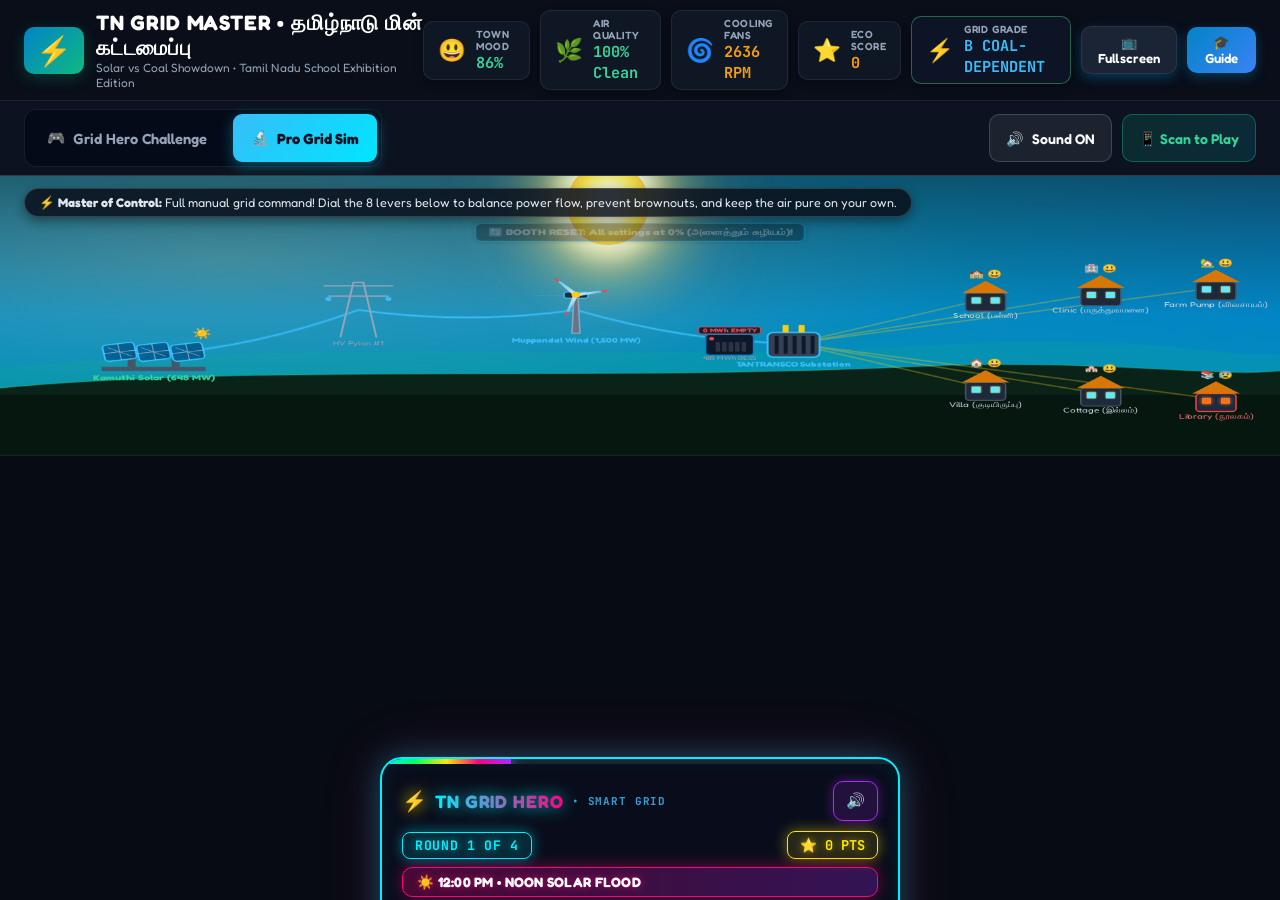
==== commit 255b32e0: "feat(mobile): overhaul to pure Neon Spectrum quiz on mobile with zero sim clutter" ====
--- a/index.html
+++ b/index.html
@@ -158,20 +158,39 @@
 
     <!-- Mobile "Grid Hero" Dilemma Stage -->
     <section class="mobile-quiz-stage hidden" id="mobileQuizStage" aria-label="Grid Hero Challenge">
-      <div class="quiz-card" id="quizCard">
+      <div class="quiz-card neon-card" id="quizCard">
+        <div class="neon-spectrum-track">
+          <div class="neon-spectrum-bar" id="neonProgressBar"></div>
+        </div>
+
         <div class="quiz-card-header">
+          <div class="neon-brand-row">
+            <div class="neon-title-group">
+              <span class="neon-bolt">⚡</span>
+              <span class="neon-brand-text">TN GRID HERO</span>
+              <span class="neon-sub-text">• SMART GRID</span>
+            </div>
+            <button id="quizSoundBtn" class="neon-sound-btn" title="Toggle Sound">
+              <span id="quizSoundIcon">🔊</span>
+            </button>
+          </div>
+
           <div class="quiz-progress-track">
-            <span class="quiz-round-pill" id="quizRoundPill">ROUND 1 OF 4</span>
-            <span class="quiz-score-pill" id="quizScorePill">⭐ 0 PTS</span>
-          </div>
-          <div class="quiz-badge-pill" id="quizBadgePill">☀️ 12:00 PM • NOON SOLAR FLOOD</div>
-        </div>
+            <span class="quiz-round-pill neon-pill-cyan" id="quizRoundPill">ROUND 1 OF 4</span>
+            <span class="quiz-score-pill neon-pill-gold" id="quizScorePill">⭐ 0 PTS</span>
+          </div>
+
+          <div class="quiz-badge-pill neon-badge-pill" id="quizBadgePill">☀️ 12:00 PM • NOON SOLAR FLOOD</div>
+        </div>
+
         <div class="quiz-dilemma-body">
           <p class="quiz-question" id="quizQuestion">648 MW of clean solar energy is flooding Kamuthi! What should we do with the surplus?</p>
         </div>
+
         <div class="quiz-options-grid" id="quizOptionsGrid">
           <!-- Dynamic quiz choices generated by ui.js -->
         </div>
+
         <div class="quiz-feedback-box hidden" id="quizFeedbackBox" role="status" aria-live="polite">
           <span class="feedback-icon" id="feedbackIcon">⚡</span>
           <span class="feedback-text" id="feedbackText">Great choice!</span>
--- a/styles.css
+++ b/styles.css
@@ -2338,32 +2338,153 @@
   background: linear-gradient(135deg, rgba(16, 185, 129, 0.25), rgba(6, 182, 212, 0.25));
 }
 
-/* Mobile "Grid Hero" Stage */
+/* ==========================================================================
+   🌈 NEON SPECTRUM QUIZ SYSTEM
+   ========================================================================== */
+
+/* Neon Spectrum Ambient Background for Quiz Mode */
+body.mode-quiz,
+body.theme-solar.mode-quiz {
+  background: 
+    radial-gradient(circle at 15% 15%, rgba(0, 240, 255, 0.18) 0%, transparent 40%),
+    radial-gradient(circle at 85% 85%, rgba(255, 0, 127, 0.18) 0%, transparent 40%),
+    radial-gradient(circle at 50% 50%, rgba(0, 255, 102, 0.1) 0%, transparent 50%),
+    #050811 !important;
+}
+
 .mobile-quiz-stage {
   display: flex;
   flex-direction: column;
   align-items: center;
-  justify-content: flex-start;
+  justify-content: center;
   width: 100%;
-  padding: 12px 16px 20px;
+  min-height: 100dvh;
+  min-height: 100vh;
+  padding: 16px;
   z-index: 20;
-  overflow-y: auto;
-  overflow-x: hidden;
-}
-
+  box-sizing: border-box;
+}
+
+/* Neon Spectrum Card */
 .quiz-card {
+  position: relative;
   width: 100%;
-  max-width: 580px;
-  background: rgba(13, 19, 33, 0.94);
-  backdrop-filter: blur(14px);
-  -webkit-backdrop-filter: blur(14px);
-  border: 1px solid rgba(56, 189, 248, 0.3);
-  border-radius: 16px;
-  padding: 18px 20px;
-  box-shadow: 0 12px 35px rgba(0, 0, 0, 0.5), 0 0 20px rgba(56, 189, 248, 0.1);
+  max-width: 520px;
+  background: rgba(10, 14, 28, 0.94);
+  backdrop-filter: blur(20px);
+  -webkit-backdrop-filter: blur(20px);
+  border: 2px solid #00f0ff;
+  border-radius: 22px;
+  padding: 22px 20px 18px;
+  box-shadow: 
+    0 0 30px rgba(0, 240, 255, 0.3),
+    0 0 60px rgba(255, 0, 127, 0.18),
+    inset 0 0 20px rgba(0, 240, 255, 0.08);
   display: flex;
   flex-direction: column;
-  gap: 14px;
+  gap: 12px;
+  overflow: hidden;
+  animation: neonCardGlow 4s ease-in-out infinite alternate;
+}
+
+@keyframes neonCardGlow {
+  0% {
+    box-shadow: 0 0 25px rgba(0, 240, 255, 0.35), 0 0 50px rgba(255, 0, 127, 0.15), inset 0 0 15px rgba(0, 240, 255, 0.05);
+    border-color: #00f0ff;
+  }
+  50% {
+    box-shadow: 0 0 35px rgba(176, 38, 255, 0.4), 0 0 65px rgba(0, 255, 102, 0.18), inset 0 0 20px rgba(176, 38, 255, 0.08);
+    border-color: #b026ff;
+  }
+  100% {
+    box-shadow: 0 0 30px rgba(255, 0, 127, 0.4), 0 0 60px rgba(0, 240, 255, 0.2), inset 0 0 18px rgba(255, 0, 127, 0.08);
+    border-color: #ff007f;
+  }
+}
+
+/* Neon Top Spectrum Progress Track */
+.neon-spectrum-track {
+  position: absolute;
+  top: 0;
+  left: 0;
+  right: 0;
+  height: 5px;
+  background: rgba(255, 255, 255, 0.08);
+  overflow: hidden;
+}
+
+.neon-spectrum-bar {
+  height: 100%;
+  width: 25%;
+  background: linear-gradient(90deg, #00f0ff, #00ff66, #ffe600, #ff007f, #b026ff);
+  box-shadow: 0 0 12px #00f0ff, 0 0 20px #ff007f;
+  transition: width 0.4s cubic-bezier(0.16, 1, 0.3, 1);
+}
+
+/* Neon Brand Header Row */
+.neon-brand-row {
+  display: flex;
+  align-items: center;
+  justify-content: space-between;
+  padding-bottom: 2px;
+}
+
+.neon-title-group {
+  display: flex;
+  align-items: center;
+  gap: 8px;
+}
+
+.neon-bolt {
+  font-size: 1.25rem;
+  filter: drop-shadow(0 0 8px #ffe600);
+}
+
+.neon-brand-text {
+  font-family: var(--font-family);
+  font-size: 1.12rem;
+  font-weight: 700;
+  letter-spacing: 0.05em;
+  background: linear-gradient(90deg, #00f0ff, #ff007f);
+  -webkit-background-clip: text;
+  -webkit-text-fill-color: transparent;
+  filter: drop-shadow(0 0 8px rgba(0, 240, 255, 0.7));
+}
+
+.neon-sub-text {
+  font-family: var(--font-mono);
+  font-size: 0.68rem;
+  font-weight: 700;
+  color: #38bdf8;
+  letter-spacing: 0.08em;
+  opacity: 0.85;
+}
+
+.neon-sound-btn {
+  background: rgba(176, 38, 255, 0.15);
+  border: 1.5px solid #b026ff;
+  box-shadow: 0 0 12px rgba(176, 38, 255, 0.4);
+  border-radius: 10px;
+  padding: 6px 12px;
+  color: #ffffff;
+  cursor: pointer;
+  font-size: 0.95rem;
+  display: flex;
+  align-items: center;
+  justify-content: center;
+  min-height: 40px;
+  min-width: 44px;
+  transition: all 0.2s ease;
+}
+
+.neon-sound-btn:hover {
+  background: rgba(176, 38, 255, 0.28);
+  box-shadow: 0 0 18px rgba(176, 38, 255, 0.7);
+  transform: scale(1.05);
+}
+
+.neon-sound-btn:active {
+  transform: scale(0.95);
 }
 
 .quiz-card-header {
@@ -2378,106 +2499,192 @@
   justify-content: space-between;
 }
 
+/* Neon Progress Pills */
+.neon-pill-cyan,
 .quiz-round-pill {
   font-family: var(--font-mono);
-  font-size: 0.8rem;
-  font-weight: 700;
-  color: #38bdf8;
-  background: rgba(56, 189, 248, 0.12);
-  padding: 4px 10px;
-  border-radius: 6px;
-  border: 1px solid rgba(56, 189, 248, 0.25);
+  font-size: 0.82rem;
+  font-weight: 700;
+  color: #00f0ff;
+  background: rgba(0, 240, 255, 0.12);
+  border: 1.5px solid #00f0ff;
+  box-shadow: 0 0 14px rgba(0, 240, 255, 0.45);
+  padding: 4px 12px;
+  border-radius: 8px;
   letter-spacing: 0.05em;
-}
-
+  text-shadow: 0 0 8px rgba(0, 240, 255, 0.6);
+}
+
+.neon-pill-gold,
 .quiz-score-pill {
   font-family: var(--font-mono);
   font-size: 0.85rem;
   font-weight: 700;
-  color: #facc15;
-  background: rgba(250, 204, 21, 0.12);
-  padding: 4px 10px;
-  border-radius: 6px;
-  border: 1px solid rgba(250, 204, 21, 0.25);
-}
-
+  color: #ffe600;
+  background: rgba(255, 230, 0, 0.12);
+  border: 1.5px solid #ffe600;
+  box-shadow: 0 0 14px rgba(255, 230, 0, 0.45);
+  padding: 4px 12px;
+  border-radius: 8px;
+  text-shadow: 0 0 8px rgba(255, 230, 0, 0.6);
+}
+
+/* Neon Badge Pill */
+.neon-badge-pill,
 .quiz-badge-pill {
   font-size: 0.85rem;
   font-weight: 700;
-  color: #f8fafc;
-  background: linear-gradient(90deg, rgba(16, 185, 129, 0.2), rgba(56, 189, 248, 0.2));
-  padding: 6px 12px;
-  border-radius: 8px;
-  border: 1px solid rgba(255, 255, 255, 0.12);
+  color: #ffffff;
+  background: linear-gradient(90deg, rgba(255, 0, 127, 0.25), rgba(176, 38, 255, 0.25));
+  border: 1.5px solid #ff007f;
+  box-shadow: 0 0 16px rgba(255, 0, 127, 0.4);
+  padding: 6px 14px;
+  border-radius: 10px;
+  letter-spacing: 0.02em;
+  text-shadow: 0 0 8px rgba(255, 0, 127, 0.7);
 }
 
 .quiz-dilemma-body {
-  padding: 4px 0;
+  padding: 2px 0;
 }
 
 .quiz-question {
-  font-size: 1.05rem;
+  font-size: 1.12rem;
   line-height: 1.45;
   font-weight: 600;
   color: #ffffff;
-}
-
+  text-shadow: 0 0 12px rgba(255, 255, 255, 0.2);
+}
+
+/* Neon Spectrum Option Buttons */
 .quiz-options-grid {
   display: flex;
   flex-direction: column;
-  gap: 10px;
+  gap: 12px;
 }
 
 .quiz-option-btn {
   display: flex;
   align-items: center;
   text-align: left;
-  min-height: 56px;
-  padding: 12px 16px;
-  background: rgba(255, 255, 255, 0.05);
-  border: 1.5px solid var(--border-glass-bright);
-  border-radius: 12px;
-  color: var(--text-main);
+  min-height: 60px;
+  padding: 14px 18px;
+  border-radius: 14px;
   font-family: var(--font-family);
-  font-size: 0.95rem;
+  font-size: 0.98rem;
   font-weight: 600;
   line-height: 1.35;
   cursor: pointer;
   transition: all 0.2s cubic-bezier(0.16, 1, 0.3, 1);
   user-select: none;
   -webkit-tap-highlight-color: transparent;
-}
-
-.quiz-option-btn:hover {
-  background: rgba(255, 255, 255, 0.09);
-  border-color: rgba(56, 189, 248, 0.5);
-  transform: translateY(-1px);
+  backdrop-filter: blur(8px);
+  background: rgba(0, 240, 255, 0.06);
+  border: 2px solid #00f0ff;
+  box-shadow: 0 0 16px rgba(0, 240, 255, 0.25);
+  color: #e6fcff;
+}
+
+/* Option 1: Cyan Neon Accent */
+.quiz-option-btn.neon-opt-0 {
+  background: rgba(0, 240, 255, 0.06);
+  border: 2px solid #00f0ff;
+  box-shadow: 0 0 16px rgba(0, 240, 255, 0.25);
+  color: #e6fcff;
+}
+
+.quiz-option-btn.neon-opt-0:hover,
+.quiz-option-btn.neon-opt-0:focus-visible {
+  background: rgba(0, 240, 255, 0.15);
+  box-shadow: 0 0 25px rgba(0, 240, 255, 0.6);
+  transform: translateY(-2px) scale(1.01);
+}
+
+/* Option 2: Magenta Neon Accent */
+.quiz-option-btn.neon-opt-1 {
+  background: rgba(255, 0, 127, 0.06);
+  border: 2px solid #ff007f;
+  box-shadow: 0 0 16px rgba(255, 0, 127, 0.25);
+  color: #ffe6f3;
+}
+
+.quiz-option-btn.neon-opt-1:hover,
+.quiz-option-btn.neon-opt-1:focus-visible {
+  background: rgba(255, 0, 127, 0.15);
+  box-shadow: 0 0 25px rgba(255, 0, 127, 0.6);
+  transform: translateY(-2px) scale(1.01);
+}
+
+/* Option 3: Lime/Green Neon Accent */
+.quiz-option-btn.neon-opt-2 {
+  background: rgba(0, 255, 102, 0.06);
+  border: 2px solid #00ff66;
+  box-shadow: 0 0 16px rgba(0, 255, 102, 0.25);
+  color: #e6ffe6;
+}
+
+.quiz-option-btn.neon-opt-2:hover,
+.quiz-option-btn.neon-opt-2:focus-visible {
+  background: rgba(0, 255, 102, 0.15);
+  box-shadow: 0 0 25px rgba(0, 255, 102, 0.6);
+  transform: translateY(-2px) scale(1.01);
 }
 
 .quiz-option-btn:active {
   transform: scale(0.98);
-  filter: brightness(1.15);
-}
-
+  filter: brightness(1.2);
+}
+
+/* Correct Selection: Neon Emerald Radiance */
 .quiz-option-btn.correct {
-  background: rgba(16, 185, 129, 0.2) !important;
-  border-color: #10b981 !important;
-  color: #6ee7b7 !important;
-  box-shadow: 0 0 16px rgba(16, 185, 129, 0.35);
-}
-
+  background: linear-gradient(135deg, rgba(0, 255, 102, 0.35), rgba(0, 240, 255, 0.35)) !important;
+  border-color: #00ff66 !important;
+  color: #ffffff !important;
+  box-shadow: 0 0 35px rgba(0, 255, 102, 0.9), inset 0 0 15px rgba(0, 255, 102, 0.4) !important;
+  transform: scale(1.02);
+}
+
+/* Incorrect Selection: Neon Crimson Glitch */
 .quiz-option-btn.incorrect {
-  background: rgba(239, 68, 68, 0.2) !important;
-  border-color: #ef4444 !important;
-  color: #fca5a5 !important;
-  box-shadow: 0 0 16px rgba(239, 68, 68, 0.35);
-}
-
+  background: rgba(255, 0, 85, 0.3) !important;
+  border-color: #ff0055 !important;
+  color: #ffccd5 !important;
+  box-shadow: 0 0 35px rgba(255, 0, 85, 0.8), inset 0 0 15px rgba(255, 0, 85, 0.4) !important;
+  animation: neonShake 0.4s ease;
+}
+
+@keyframes neonShake {
+  0%, 100% { transform: translateX(0); }
+  20%, 60% { transform: translateX(-6px); }
+  40%, 80% { transform: translateX(6px); }
+}
+
+/* Neon Feedback Banner */
 .quiz-feedback-box {
   display: flex;
   align-items: center;
   gap: 10px;
-  padding: 10px 14px;
+  padding: 12px 16px;
+  border-radius: 12px;
+  font-size: 0.95rem;
+  font-weight: 600;
+  line-height: 1.4;
+  animation: feedbackSlideIn 0.25s ease-out;
+}
+
+.quiz-feedback-box.correct {
+  background: rgba(0, 255, 102, 0.15);
+  border: 1.5px solid #00ff66;
+  box-shadow: 0 0 20px rgba(0, 255, 102, 0.4);
+  color: #6ee7b7;
+}
+
+.quiz-feedback-box.incorrect {
+  background: rgba(255, 0, 85, 0.15);
+  border: 1.5px solid #ff0055;
+  box-shadow: 0 0 20px rgba(255, 0, 85, 0.4);
+  color: #fda4af;
+}
   border-radius: 10px;
   background: rgba(15, 23, 42, 0.85);
   border: 1px solid rgba(255, 255, 255, 0.1);
@@ -2773,20 +2980,34 @@
 }
 
 /* Mode State Rules */
+body.mode-quiz .game-header,
+body.mode-quiz .mode-switcher-bar,
+body.mode-quiz .canvas-stage,
+body.mode-quiz #canvasStage,
+body.mode-quiz .deck-controls,
 body.mode-quiz #tuningDeck,
 body.mode-quiz .dispatcher-tuning-deck,
-#tuningDeck.hidden-in-quiz {
+#tuningDeck.hidden-in-quiz,
+body.mode-quiz .stage-tip,
+body.mode-quiz .challenge-alert {
   display: none !important;
 }
 
 body.mode-quiz .mobile-quiz-stage {
-  display: flex;
+  display: flex !important;
 }
 
 body.mode-pro .mobile-quiz-stage {
   display: none !important;
 }
 
+body.mode-pro .game-header,
+body.mode-pro .canvas-stage,
+body.mode-pro #canvasStage,
+body.mode-pro .deck-controls {
+  display: block;
+}
+
 body.mode-quiz .stage-tip {
   display: none;
 }
@@ -2795,82 +3016,68 @@
   display: none;
 }
 
-/* Mobile & Touch Ergonomics Overrides */
+/* Mobile & Touch Ergonomics Overrides - PURE QUIZ ON SMARTPHONES */
 @media (max-width: 768px) {
   html, body {
     overflow-y: auto;
     overflow-x: hidden;
     height: auto;
     min-height: 100%;
+    background: #050811 !important;
   }
 
   .game-wrapper {
     height: auto;
+    min-height: 100dvh;
     min-height: 100vh;
     overflow-y: visible;
     overflow-x: hidden;
+    display: flex;
+    flex-direction: column;
+    justify-content: center;
+    align-items: center;
+    padding: 0;
+    background: #050811 !important;
   }
 
+  /* Completely HIDE all desktop headers, switcher bars, and simulation stages on mobile */
+  .game-header,
+  .mode-switcher-bar,
+  .canvas-stage,
+  #canvasStage,
+  .deck-controls,
+  .stage-tip,
+  .challenge-alert,
   .desktop-only {
     display: none !important;
   }
 
-  .game-header {
-    padding: 8px 14px;
-    flex-wrap: wrap;
-    gap: 8px;
+  .mobile-quiz-stage {
+    display: flex !important;
+    width: 100%;
+    min-height: 100dvh;
+    min-height: 100vh;
+    padding: 12px 14px;
+    align-items: center;
+    justify-content: center;
   }
 
-  .brand-title {
-    font-size: 1.05rem;
+  .quiz-card {
+    max-width: 100%;
+    width: 100%;
+    padding: 18px 16px 16px;
+    gap: 10px;
   }
 
-  .brand-tagline {
-    font-size: 0.72rem;
-  }
-
-  .hud-badges {
-    width: 100%;
-    justify-content: space-between;
-    overflow-x: auto;
-    padding-bottom: 4px;
-  }
-
-  .mode-switcher-bar {
-    padding: 6px 12px;
-  }
-
-  .mode-btn {
-    padding: 8px 12px;
-    font-size: 0.82rem;
-    min-height: 48px;
-  }
-
-  .aux-btn {
-    padding: 8px 12px;
-    font-size: 0.8rem;
-    min-height: 48px;
-  }
-
-  body.mode-quiz .canvas-stage {
-    height: 220px;
-    min-height: 200px;
-    max-height: 240px;
-    flex: none;
-  }
-
-  .quiz-card {
-    padding: 14px;
-  }
-
   .quiz-question {
-    font-size: 0.96rem;
+    font-size: 1.02rem;
+    line-height: 1.4;
   }
 
   .quiz-option-btn {
     min-height: 56px;
-    padding: 10px 14px;
-    font-size: 0.88rem;
+    padding: 12px 14px;
+    font-size: 0.92rem;
   }
 
   .reward-pass-frame {
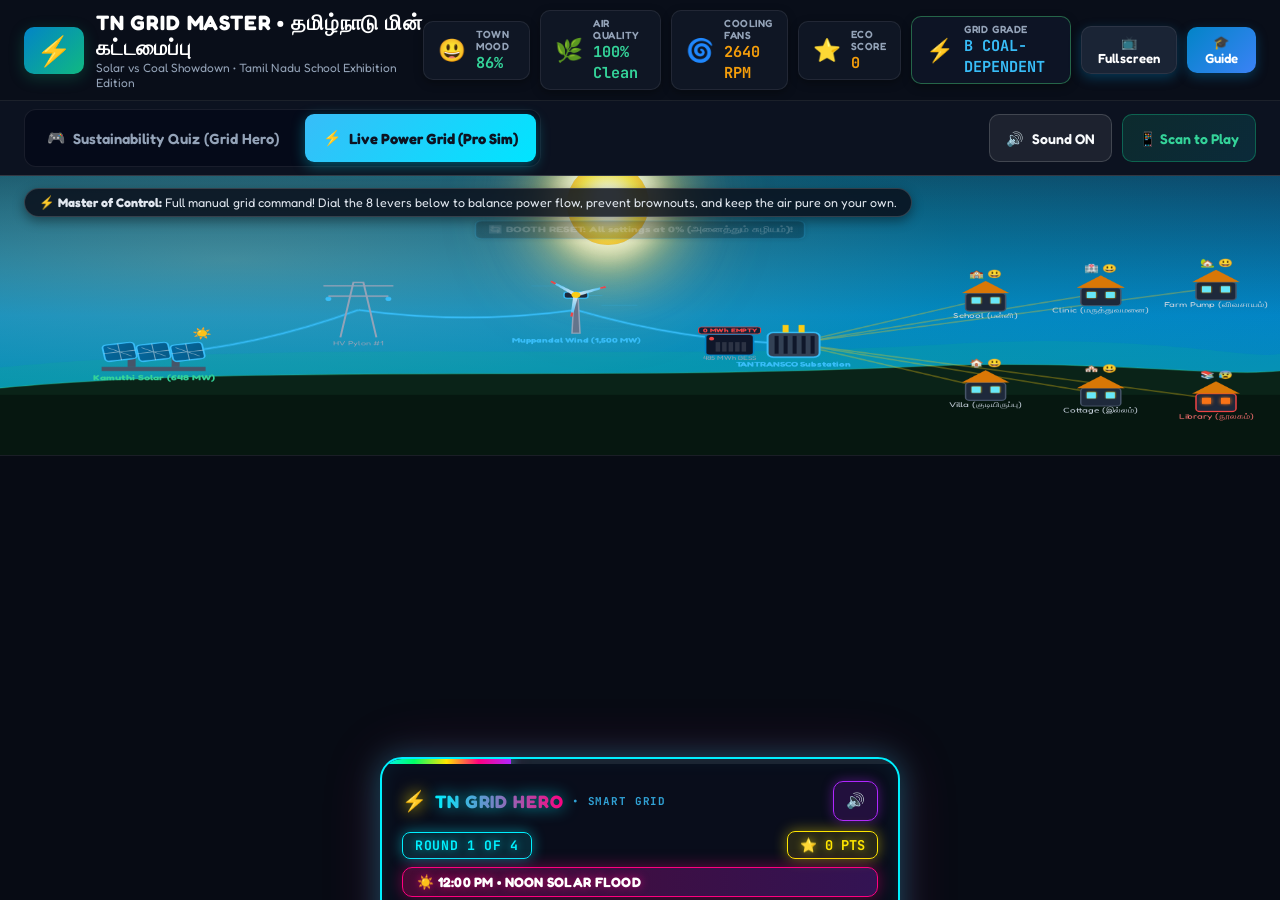
==== commit 11f1ee66: "feat: universal cross-device layout with general sustainability quiz and seamless sim toggle" ====
--- a/index.html
+++ b/index.html
@@ -78,16 +78,16 @@
       </div>
     </header>
 
-    <!-- Top Mode Switcher Bar -->
+    <!-- Top Mode Switcher Bar: Seamless Navigation for All Devices -->
     <nav class="mode-switcher-bar" aria-label="Simulation Mode Controls">
       <div class="mode-pill-group">
         <button id="modeQuizBtn" class="mode-btn" data-mode="quiz" aria-pressed="false">
           <span class="btn-icon">🎮</span>
-          <span class="btn-text">Grid Hero Challenge</span>
+          <span class="btn-text">Sustainability Quiz (Grid Hero)</span>
         </button>
         <button id="modeProBtn" class="mode-btn active" data-mode="pro" aria-pressed="true">
-          <span class="btn-icon">🔬</span>
-          <span class="btn-text">Pro Grid Sim</span>
+          <span class="btn-icon">⚡</span>
+          <span class="btn-text">Live Power Grid (Pro Sim)</span>
         </button>
       </div>
 
--- a/styles.css
+++ b/styles.css
@@ -2979,9 +2979,8 @@
   transform: translateY(-1px);
 }
 
-/* Mode State Rules */
+/* Mode State Rules: Clean View Isolation for All Devices */
 body.mode-quiz .game-header,
-body.mode-quiz .mode-switcher-bar,
 body.mode-quiz .canvas-stage,
 body.mode-quiz #canvasStage,
 body.mode-quiz .deck-controls,
@@ -2993,6 +2992,10 @@
   display: none !important;
 }
 
+body.mode-quiz .mode-switcher-bar {
+  display: flex !important;
+}
+
 body.mode-quiz .mobile-quiz-stage {
   display: flex !important;
 }
@@ -3002,12 +3005,17 @@
 }
 
 body.mode-pro .game-header,
+body.mode-pro .mode-switcher-bar,
 body.mode-pro .canvas-stage,
 body.mode-pro #canvasStage,
 body.mode-pro .deck-controls {
   display: block;
 }
 
+body.mode-pro .mode-switcher-bar {
+  display: flex !important;
+}
+
 body.mode-quiz .stage-tip {
   display: none;
 }
@@ -3016,7 +3024,7 @@
   display: none;
 }
 
-/* Mobile & Touch Ergonomics Overrides - PURE QUIZ ON SMARTPHONES */
+/* Universal Cross-Device & Mobile Ergonomics - Zero Misalignment on All Screens */
 @media (max-width: 768px) {
   html, body {
     overflow-y: auto;
@@ -3034,30 +3042,93 @@
     overflow-x: hidden;
     display: flex;
     flex-direction: column;
-    justify-content: center;
-    align-items: center;
     padding: 0;
     background: #050811 !important;
   }
 
-  /* Completely HIDE all desktop headers, switcher bars, and simulation stages on mobile */
-  .game-header,
-  .mode-switcher-bar,
-  .canvas-stage,
-  #canvasStage,
-  .deck-controls,
-  .stage-tip,
-  .challenge-alert,
   .desktop-only {
     display: none !important;
   }
 
-  .mobile-quiz-stage {
+  /* Compact Mode Switcher Bar on Mobile */
+  .mode-switcher-bar {
+    padding: 6px 10px;
+    gap: 6px;
+    justify-content: space-between;
+    min-height: 48px;
+  }
+
+  .mode-pill-group {
+    flex: 1;
+    justify-content: center;
+    gap: 4px;
+    padding: 3px;
+  }
+
+  .mode-btn {
+    flex: 1;
+    justify-content: center;
+    padding: 7px 8px;
+    font-size: 0.8rem;
+    min-height: 40px;
+  }
+
+  .mode-aux-group .aux-btn {
+    padding: 6px 10px;
+    min-height: 40px;
+    font-size: 0.8rem;
+  }
+
+  /* PRO SIM MODE on Mobile: Cleanly aligned with zero overflow */
+  body.mode-pro .game-header {
+    display: flex;
+    flex-direction: column;
+    padding: 8px 12px;
+    gap: 6px;
+  }
+
+  body.mode-pro .canvas-stage {
+    display: block !important;
+    width: 100%;
+    height: 300px;
+    min-height: 260px;
+    max-height: 340px;
+    flex: none;
+  }
+
+  body.mode-pro .deck-controls {
+    display: block !important;
+    padding: 8px 10px;
+    width: 100%;
+    box-sizing: border-box;
+  }
+
+  body.mode-pro .sliders-grid {
+    grid-template-columns: 1fr;
+    gap: 8px;
+    width: 100%;
+  }
+
+  body.mode-pro .slider-card {
+    padding: 10px 12px;
+    width: 100%;
+    box-sizing: border-box;
+  }
+
+  body.mode-pro .timeline-row {
+    flex-direction: column;
+    gap: 8px;
+    padding: 8px 0;
+  }
+
+  /* QUIZ MODE on Mobile: Perfectly centered, never cut off */
+  body.mode-quiz .mobile-quiz-stage {
     display: flex !important;
     width: 100%;
-    min-height: 100dvh;
-    min-height: 100vh;
-    padding: 12px 14px;
+    min-height: calc(100dvh - 54px);
+    min-height: calc(100vh - 54px);
+    padding: 12px 14px 20px;
+    box-sizing: border-box;
     align-items: center;
     justify-content: center;
   }
@@ -3067,6 +3138,7 @@
     width: 100%;
     padding: 18px 16px 16px;
     gap: 10px;
+    margin: auto 0;
   }
 
   .quiz-question {
@@ -3096,7 +3168,7 @@
 
 @media (max-width: 480px) {
   .mode-btn .btn-text {
-    font-size: 0.78rem;
+    font-size: 0.74rem;
   }
 
   .reward-badges-group {
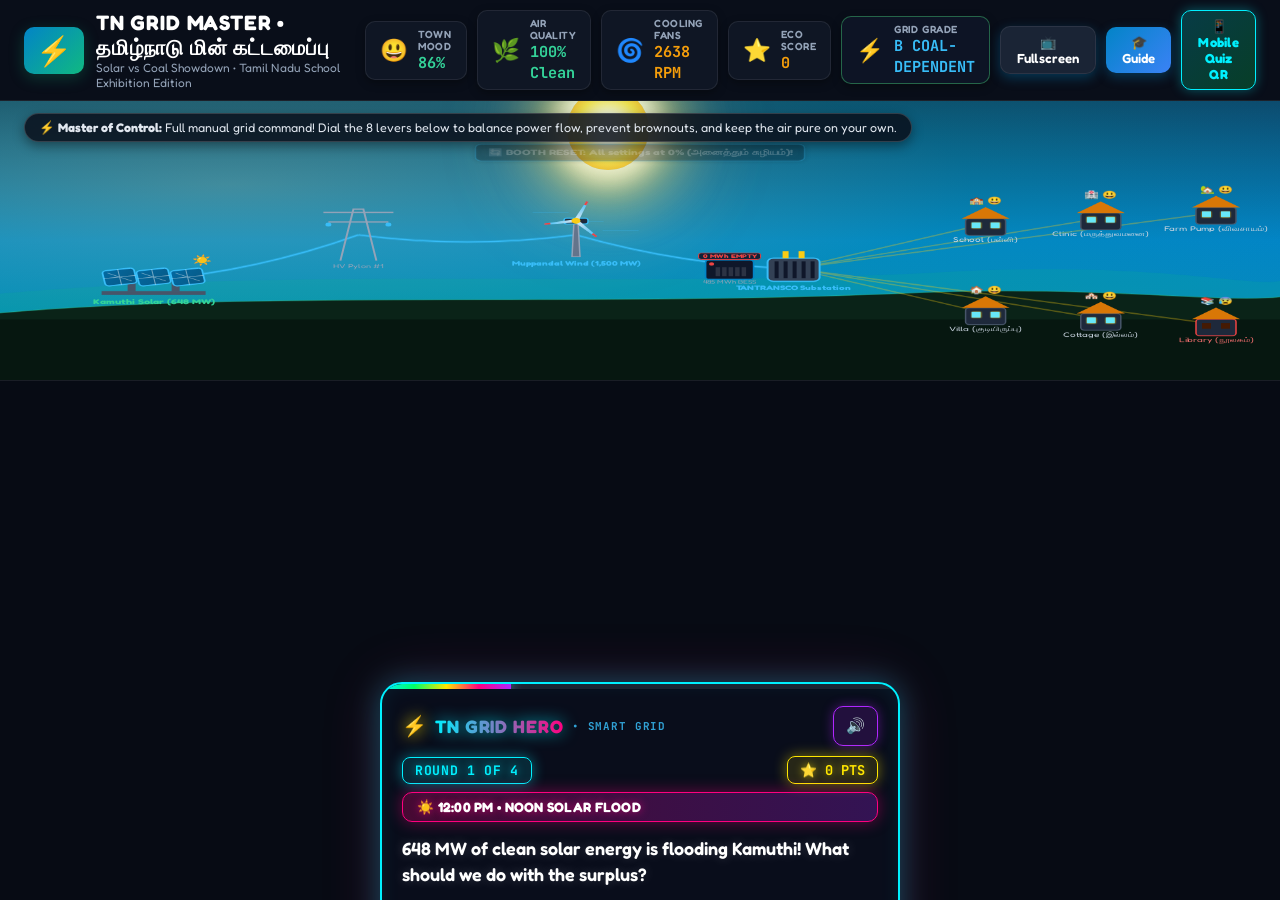
==== commit 5846f507: "feat: complete mode separation - pure quiz on phone, zero quiz sign on desktop" ====
--- a/index.html
+++ b/index.html
@@ -75,11 +75,14 @@
         <button class="guide-toggle-btn" id="guideBtn" title="How to Play & Teacher Guide">
           <span>🎓 Guide</span>
         </button>
+        <button class="guide-toggle-btn qr-header-btn desktop-only" id="qrModalTriggerBtn" title="Show Phone QR Code for Visitors">
+          <span>📱 Mobile Quiz QR</span>
+        </button>
       </div>
     </header>
 
-    <!-- Top Mode Switcher Bar: Seamless Navigation for All Devices -->
-    <nav class="mode-switcher-bar" aria-label="Simulation Mode Controls">
+    <!-- Top Mode Switcher Bar (Hidden via CSS - Pure separation: Sim on Desktop, Quiz on Mobile) -->
+    <nav class="mode-switcher-bar hidden" aria-label="Simulation Mode Controls">
       <div class="mode-pill-group">
         <button id="modeQuizBtn" class="mode-btn" data-mode="quiz" aria-pressed="false">
           <span class="btn-icon">🎮</span>
@@ -95,9 +98,6 @@
         <button id="soundToggleBtn" class="aux-btn audio-btn" title="Toggle Sound">
           <span id="audioIcon">🔊</span>
           <span id="audioLabel">Sound ON</span>
-        </button>
-        <button id="qrModalTriggerBtn" class="aux-btn qr-btn desktop-only" title="Show Mobile QR Code">
-          <span>📱 Scan to Play</span>
         </button>
       </div>
     </nav>
--- a/styles.css
+++ b/styles.css
@@ -2237,19 +2237,24 @@
    MILESTONES M2 & M3: MOBILE FIRST GRID HERO & IN-BOOTH QR BRIDGE
    ========================================================================== */
 
-/* Mode Switcher Navigation Bar */
+/* Mode Switcher Navigation Bar: Completely hidden on all devices to ensure total mode purity */
 .mode-switcher-bar {
-  display: flex;
-  align-items: center;
-  justify-content: space-between;
-  padding: 8px 24px;
-  background: rgba(13, 19, 33, 0.95);
-  backdrop-filter: blur(10px);
-  -webkit-backdrop-filter: blur(10px);
-  border-bottom: 1px solid var(--border-glass-bright);
-  z-index: 25;
-  gap: 12px;
-  flex-wrap: wrap;
+  display: none !important;
+}
+
+.guide-toggle-btn.qr-header-btn {
+  background: linear-gradient(135deg, rgba(0, 240, 255, 0.2), rgba(0, 255, 102, 0.2));
+  border: 1.5px solid #00f0ff;
+  color: #00f0ff;
+  box-shadow: 0 0 12px rgba(0, 240, 255, 0.35);
+  font-weight: 700;
+  letter-spacing: 0.02em;
+}
+
+.guide-toggle-btn.qr-header-btn:hover {
+  background: linear-gradient(135deg, rgba(0, 240, 255, 0.35), rgba(0, 255, 102, 0.35));
+  box-shadow: 0 0 20px rgba(0, 240, 255, 0.6);
+  transform: translateY(-2px);
 }
 
 .mode-pill-group {
@@ -2979,7 +2984,7 @@
   transform: translateY(-1px);
 }
 
-/* Mode State Rules: Clean View Isolation for All Devices */
+/* Mode State Rules: Total Mode Purity (Zero Quiz on Desktop, Zero Sim on Phone) */
 body.mode-quiz .game-header,
 body.mode-quiz .canvas-stage,
 body.mode-quiz #canvasStage,
@@ -2988,32 +2993,43 @@
 body.mode-quiz .dispatcher-tuning-deck,
 #tuningDeck.hidden-in-quiz,
 body.mode-quiz .stage-tip,
-body.mode-quiz .challenge-alert {
+body.mode-quiz .challenge-alert,
+body.mode-quiz .mode-switcher-bar,
+body.mode-quiz #quizExploreProBtn,
+body.mode-quiz .btn-pro {
   display: none !important;
-}
-
-body.mode-quiz .mode-switcher-bar {
-  display: flex !important;
 }
 
 body.mode-quiz .mobile-quiz-stage {
   display: flex !important;
-}
-
-body.mode-pro .mobile-quiz-stage {
+  width: 100%;
+  min-height: 100dvh;
+  min-height: 100vh;
+  padding: 16px 14px;
+  box-sizing: border-box;
+  align-items: center;
+  justify-content: center;
+}
+
+/* DESKTOP MODE: NOT A SINGLE SIGN OF THE QUIZ! 100% PURE SIMULATION! */
+body.mode-pro .mobile-quiz-stage,
+body.mode-pro #mobileQuizStage,
+body.mode-pro .mode-switcher-bar,
+body.mode-pro #gridMasterPassModal,
+body.mode-pro .quiz-card {
   display: none !important;
 }
 
-body.mode-pro .game-header,
-body.mode-pro .mode-switcher-bar,
+body.mode-pro .game-header {
+  display: flex !important;
+}
+
 body.mode-pro .canvas-stage,
 body.mode-pro #canvasStage,
-body.mode-pro .deck-controls {
-  display: block;
-}
-
-body.mode-pro .mode-switcher-bar {
-  display: flex !important;
+body.mode-pro .deck-controls,
+body.mode-pro #tuningDeck,
+body.mode-pro .timeline-row {
+  display: block !important;
 }
 
 body.mode-quiz .stage-tip {
@@ -3042,118 +3058,61 @@
     overflow-x: hidden;
     display: flex;
     flex-direction: column;
+    justify-content: center;
+    align-items: center;
     padding: 0;
     background: #050811 !important;
   }
 
-  .desktop-only {
+  /* Completely HIDE all desktop simulation elements on mobile */
+  .game-header,
+  .mode-switcher-bar,
+  .canvas-stage,
+  #canvasStage,
+  .deck-controls,
+  #tuningDeck,
+  .timeline-row,
+  .stage-tip,
+  .challenge-alert,
+  .desktop-only,
+  #quizExploreProBtn,
+  .btn-pro {
     display: none !important;
   }
 
-  /* Compact Mode Switcher Bar on Mobile */
-  .mode-switcher-bar {
-    padding: 6px 10px;
-    gap: 6px;
-    justify-content: space-between;
-    min-height: 48px;
-  }
-
-  .mode-pill-group {
-    flex: 1;
-    justify-content: center;
-    gap: 4px;
-    padding: 3px;
-  }
-
-  .mode-btn {
-    flex: 1;
-    justify-content: center;
-    padding: 7px 8px;
-    font-size: 0.8rem;
-    min-height: 40px;
-  }
-
-  .mode-aux-group .aux-btn {
-    padding: 6px 10px;
-    min-height: 40px;
-    font-size: 0.8rem;
-  }
-
-  /* PRO SIM MODE on Mobile: Cleanly aligned with zero overflow */
-  body.mode-pro .game-header {
-    display: flex;
-    flex-direction: column;
-    padding: 8px 12px;
-    gap: 6px;
-  }
-
-  body.mode-pro .canvas-stage {
-    display: block !important;
-    width: 100%;
-    height: 300px;
-    min-height: 260px;
-    max-height: 340px;
-    flex: none;
-  }
-
-  body.mode-pro .deck-controls {
-    display: block !important;
-    padding: 8px 10px;
-    width: 100%;
-    box-sizing: border-box;
-  }
-
-  body.mode-pro .sliders-grid {
-    grid-template-columns: 1fr;
-    gap: 8px;
-    width: 100%;
-  }
-
-  body.mode-pro .slider-card {
-    padding: 10px 12px;
-    width: 100%;
-    box-sizing: border-box;
-  }
-
-  body.mode-pro .timeline-row {
-    flex-direction: column;
-    gap: 8px;
-    padding: 8px 0;
-  }
-
-  /* QUIZ MODE on Mobile: Perfectly centered, never cut off */
-  body.mode-quiz .mobile-quiz-stage {
+  /* ON MOBILE: ONLY THE QUIZ */
+  .mobile-quiz-stage {
     display: flex !important;
     width: 100%;
-    min-height: calc(100dvh - 54px);
-    min-height: calc(100vh - 54px);
-    padding: 12px 14px 20px;
+    min-height: 100dvh;
+    min-height: 100vh;
+    padding: 14px 16px;
     box-sizing: border-box;
     align-items: center;
     justify-content: center;
   }
 
   .quiz-card {
-    max-width: 100%;
+    max-width: 520px;
     width: 100%;
-    padding: 18px 16px 16px;
-    gap: 10px;
+    padding: 20px 18px 16px;
+    gap: 12px;
     margin: auto 0;
   }
 
   .quiz-question {
-    font-size: 1.02rem;
-    line-height: 1.4;
+    font-size: 1.08rem;
+    line-height: 1.45;
   }
 
   .quiz-option-btn {
-    min-height: 56px;
-    padding: 12px 14px;
-    font-size: 0.92rem;
+    min-height: 58px;
+    padding: 14px 16px;
+    font-size: 0.94rem;
   }
 
   .reward-pass-frame {
-    padding: 16px;
+    padding: 18px;
     gap: 12px;
   }
 
@@ -3162,7 +3121,7 @@
   }
 
   .reward-btn {
-    min-height: 48px;
+    min-height: 52px;
   }
 }
 
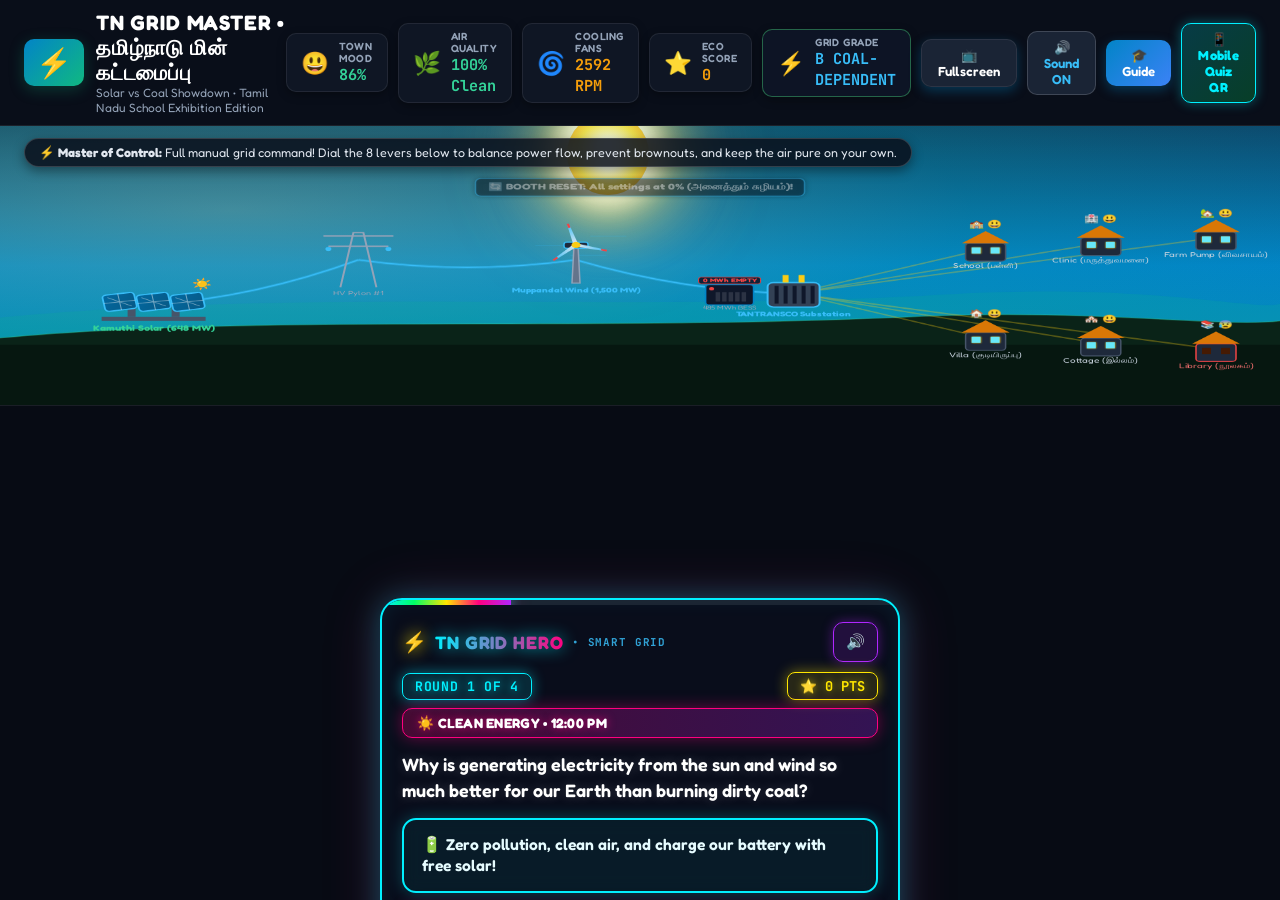
==== commit 3ff6fb21: "feat: complete overhaul of tn-grid-master-new - pure sustainability quiz on phone, clean sim on desk" ====
--- a/index.html
+++ b/index.html
@@ -72,6 +72,9 @@
         <button class="guide-toggle-btn fs-btn" id="fsBtn" title="Toggle Fullscreen Exhibition Mode">
           <span>📺 Fullscreen</span>
         </button>
+        <button class="guide-toggle-btn sound-header-btn" id="soundToggleBtn" title="Toggle Sound">
+          <span id="audioIcon">🔊</span> <span id="audioLabel">Sound ON</span>
+        </button>
         <button class="guide-toggle-btn" id="guideBtn" title="How to Play & Teacher Guide">
           <span>🎓 Guide</span>
         </button>
@@ -80,44 +83,6 @@
         </button>
       </div>
     </header>
-
-    <!-- Top Mode Switcher Bar (Hidden via CSS - Pure separation: Sim on Desktop, Quiz on Mobile) -->
-    <nav class="mode-switcher-bar hidden" aria-label="Simulation Mode Controls">
-      <div class="mode-pill-group">
-        <button id="modeQuizBtn" class="mode-btn" data-mode="quiz" aria-pressed="false">
-          <span class="btn-icon">🎮</span>
-          <span class="btn-text">Sustainability Quiz (Grid Hero)</span>
-        </button>
-        <button id="modeProBtn" class="mode-btn active" data-mode="pro" aria-pressed="true">
-          <span class="btn-icon">⚡</span>
-          <span class="btn-text">Live Power Grid (Pro Sim)</span>
-        </button>
-      </div>
-
-      <div class="mode-aux-group">
-        <button id="soundToggleBtn" class="aux-btn audio-btn" title="Toggle Sound">
-          <span id="audioIcon">🔊</span>
-          <span id="audioLabel">Sound ON</span>
-        </button>
-      </div>
-    </nav>
-
-    <!-- 30-Second Challenge Banner -->
-    <div class="challenge-alert hidden" id="challengeAlert">
-      <div class="challenge-text">
-        <span class="challenge-icon">🔥</span>
-        <div>
-          <strong id="challengeGoal">MISSION: SURVIVE THE SUNSET & NIGHT!</strong>
-          <p id="challengeSub">The clock is ticking! Harvest solar at noon, store in battery, and keep Tamil Nadu powered through the night!</p>
-        </div>
-      </div>
-      <div class="challenge-status-group">
-        <div class="challenge-clock-pill" id="challengeLiveClock">🕒 12:00 PM • Noon Solar</div>
-        <div class="timer-pill">
-          <span id="gameTimer">30s</span>
-        </div>
-      </div>
-    </div>
 
     <!-- Main Game Canvas Stage -->
     <main class="canvas-stage" id="canvasStage">
@@ -180,15 +145,17 @@
             <span class="quiz-score-pill neon-pill-gold" id="quizScorePill">⭐ 0 PTS</span>
           </div>
 
-          <div class="quiz-badge-pill neon-badge-pill" id="quizBadgePill">☀️ 12:00 PM • NOON SOLAR FLOOD</div>
+          <div class="quiz-badge-pill neon-badge-pill" id="quizBadgePill">☀️ CLEAN ENERGY • 12:00 PM</div>
         </div>
 
         <div class="quiz-dilemma-body">
-          <p class="quiz-question" id="quizQuestion">648 MW of clean solar energy is flooding Kamuthi! What should we do with the surplus?</p>
+          <p class="quiz-question" id="quizQuestion">Why is generating electricity from the sun and wind so much better for our Earth than burning dirty coal?</p>
         </div>
 
         <div class="quiz-options-grid" id="quizOptionsGrid">
-          <!-- Dynamic quiz choices generated by ui.js -->
+          <button class="quiz-option-btn neon-opt-0" data-idx="0">🔋 Zero pollution, clean air, and charge our battery with free solar!</button>
+          <button class="quiz-option-btn neon-opt-1" data-idx="1">🏭 Burning coal makes healthier air to breathe</button>
+          <button class="quiz-option-btn neon-opt-2" data-idx="2">🗑️ It does not matter, all electricity is the same</button>
         </div>
 
         <div class="quiz-feedback-box hidden" id="quizFeedbackBox" role="status" aria-live="polite">
@@ -351,9 +318,6 @@
           </button>
           <button class="deck-btn play" id="playToggleBtn" title="Lock or Auto-Advance Clock">
             <span id="playIcon">🔒 Clock Locked</span>
-          </button>
-          <button class="deck-btn challenge" id="challengeBtn">
-            <span>🎮 Start 30s Game</span>
           </button>
         </div>
       </div>
@@ -989,12 +953,13 @@
           Point your smartphone camera at the QR code below to launch the mobile <strong>Grid Hero Challenge</strong> at our exhibition booth!
         </p>
         <div class="qr-svg-container" id="qrSvgContainer">
-          <svg class="qr-svg" viewBox="0 0 37 37" width="220" height="220" xmlns="http://www.w3.org/2000/svg">
-            <rect width="37" height="37" fill="#ffffff" rx="2" />
-            <path d="M2,2H3V3H2zM3,2H4V3H3zM4,2H5V3H4zM5,2H6V3H5zM6,2H7V3H6zM7,2H8V3H7zM8,2H9V3H8zM11,2H12V3H11zM12,2H13V3H12zM14,2H15V3H14zM16,2H17V3H16zM20,2H21V3H20zM28,2H29V3H28zM29,2H30V3H29zM30,2H31V3H30zM31,2H32V3H31zM32,2H33V3H32zM33,2H34V3H33zM34,2H35V3H34zM2,3H3V4H2zM8,3H9V4H8zM10,3H11V4H10zM11,3H12V4H11zM12,3H13V4H12zM13,3H14V4H13zM14,3H15V4H14zM15,3H16V4H15zM22,3H23V4H22zM24,3H25V4H24zM26,3H27V4H26zM28,3H29V4H28zM34,3H35V4H34zM2,4H3V5H2zM4,4H5V5H4zM5,4H6V5H5zM6,4H7V5H6zM8,4H9V5H8zM10,4H11V5H10zM14,4H15V5H14zM17,4H18V5H17zM18,4H19V5H18zM22,4H23V5H22zM23,4H24V5H23zM24,4H25V5H24zM25,4H26V5H25zM28,4H29V5H28zM30,4H31V5H30zM31,4H32V5H31zM32,4H33V5H32zM34,4H35V5H34zM2,5H3V6H2zM4,5H5V6H4zM5,5H6V6H5zM6,5H7V6H6zM8,5H9V6H8zM10,5H11V6H10zM12,5H13V6H12zM13,5H14V6H13zM16,5H17V6H16zM19,5H20V6H19zM21,5H22V6H21zM22,5H23V6H22zM23,5H24V6H23zM25,5H26V6H25zM26,5H27V6H26zM28,5H29V6H28zM30,5H31V6H30zM31,5H32V6H31zM32,5H33V6H32zM34,5H35V6H34zM2,6H3V7H2zM4,6H5V7H4zM5,6H6V7H5zM6,6H7V7H6zM8,6H9V7H8zM11,6H12V7H11zM14,6H15V7H14zM15,6H16V7H15zM18,6H19V7H18zM20,6H21V7H20zM21,6H22V7H21zM22,6H23V7H22zM23,6H24V7H23zM25,6H26V7H25zM28,6H29V7H28zM30,6H31V7H30zM31,6H32V7H31zM32,6H33V7H32zM34,6H35V7H34zM2,7H3V8H2zM8,7H9V8H8zM11,7H12V8H11zM14,7H15V8H14zM18,7H19V8H18zM19,7H20V8H19zM20,7H21V8H20zM22,7H23V8H22zM28,7H29V8H28zM34,7H35V8H34zM2,8H3V9H2zM3,8H4V9H3zM4,8H5V9H4zM5,8H6V9H5zM6,8H7V9H6zM7,8H8V9H7zM8,8H9V9H8zM10,8H11V9H10zM12,8H13V9H12zM14,8H15V9H14zM16,8H17V9H16zM18,8H19V9H18zM20,8H21V9H20zM22,8H23V9H22zM24,8H25V9H24zM26,8H27V9H26zM28,8H29V9H28zM29,8H30V9H29zM30,8H31V9H30zM31,8H32V9H31zM32,8H33V9H32zM33,8H34V9H33zM34,8H35V9H34zM10,9H11V10H10zM12,9H13V10H12zM13,9H14V10H13zM20,9H21V10H20zM21,9H22V10H21zM22,9H23V10H22zM2,10H3V11H2zM8,10H9V11H8zM10,10H11V11H10zM12,10H13V11H12zM14,10H15V11H14zM15,10H16V11H15zM16,10H17V11H16zM18,10H19V11H18zM19,10H20V11H19zM21,10H22V11H21zM24,10H25V11H24zM25,10H26V11H25zM26,10H27V11H26zM27,10H28V11H27zM28,10H29V11H28zM31,10H32V11H31zM32,10H33V11H32zM33,10H34V11H33zM2,11H3V12H2zM3,11H4V12H3zM4,11H5V12H4zM6,11H7V12H6zM7,11H8V12H7zM9,11H10V12H9zM10,11H11V12H10zM11,11H12V12H11zM15,11H16V12H15zM17,11H18V12H17zM19,11H20V12H19zM20,11H21V12H20zM21,11H22V12H21zM22,11H23V12H22zM25,11H26V12H25zM30,11H31V12H30zM31,11H32V12H31zM32,11H33V12H32zM2,12H3V13H2zM3,12H4V13H3zM4,12H5V13H4zM8,12H9V13H8zM12,12H13V13H12zM13,12H14V13H13zM15,12H16V13H15zM16,12H17V13H16zM17,12H18V13H17zM18,12H19V13H18zM19,12H20V13H19zM22,12H23V13H22zM23,12H24V13H23zM27,12H28V13H27zM28,12H29V13H28zM30,12H31V13H30zM32,12H33V13H32zM33,12H34V13H33zM4,13H5V14H4zM5,13H6V14H5zM6,13H7V14H6zM7,13H8V14H7zM10,13H11V14H10zM12,13H13V14H12zM15,13H16V14H15zM24,13H25V14H24zM26,13H27V14H26zM27,13H28V14H27zM29,13H30V14H29zM30,13H31V14H30zM31,13H32V14H31zM32,13H33V14H32zM34,13H35V14H34zM5,14H6V15H5zM8,14H9V15H8zM10,14H11V15H10zM11,14H12V15H11zM13,14H14V15H13zM14,14H15V15H14zM15,14H16V15H15zM18,14H19V15H18zM26,14H27V15H26zM28,14H29V15H28zM29,14H30V15H29zM2,15H3V16H2zM5,15H6V16H5zM9,15H10V16H9zM10,15H11V16H10zM12,15H13V16H12zM13,15H14V16H13zM14,15H15V16H14zM17,15H18V16H17zM18,15H19V16H18zM19,15H20V16H19zM20,15H21V16H20zM21,15H22V16H21zM24,15H25V16H24zM25,15H26V16H25zM26,15H27V16H26zM28,15H29V16H28zM33,15H34V16H33zM34,15H35V16H34zM2,16H3V17H2zM3,16H4V17H3zM6,16H7V17H6zM8,16H9V17H8zM9,16H10V17H9zM10,16H11V17H10zM12,16H13V17H12zM14,16H15V17H14zM16,16H17V17H16zM17,16H18V17H17zM18,16H19V17H18zM22,16H23V17H22zM26,16H27V17H26zM27,16H28V17H27zM28,16H29V17H28zM29,16H30V17H29zM30,16H31V17H30zM31,16H32V17H31zM32,16H33V17H32zM33,16H34V17H33zM2,17H3V18H2zM3,17H4V18H3zM4,17H5V18H4zM7,17H8V18H7zM9,17H10V18H9zM11,17H12V18H11zM14,17H15V18H14zM15,17H16V18H15zM20,17H21V18H20zM21,17H22V18H21zM24,17H25V18H24zM27,17H28V18H27zM29,17H30V18H29zM31,17H32V18H31zM32,17H33V18H32zM34,17H35V18H34zM3,18H4V19H3zM4,18H5V19H4zM7,18H8V19H7zM8,18H9V19H8zM9,18H10V19H9zM10,18H11V19H10zM11,18H12V19H11zM13,18H14V19H13zM14,18H15V19H14zM17,18H18V19H17zM19,18H20V19H19zM21,18H22V19H21zM22,18H23V19H22zM24,18H25V19H24zM26,18H27V19H26zM27,18H28V19H27zM29,18H30V19H29zM30,18H31V19H30zM34,18H35V19H34zM3,19H4V20H3zM9,19H10V20H9zM10,19H11V20H10zM11,19H12V20H11zM12,19H13V20H12zM14,19H15V20H14zM15,19H16V20H15zM17,19H18V20H17zM18,19H19V20H18zM20,19H21V20H20zM21,19H22V20H21zM25,19H26V20H25zM28,19H29V20H28zM31,19H32V20H31zM32,19H33V20H32zM34,19H35V20H34zM2,20H3V21H2zM6,20H7V21H6zM7,20H8V21H7zM8,20H9V21H8zM11,20H12V21H11zM12,20H13V21H12zM14,20H15V21H14zM15,20H16V21H15zM17,20H18V21H17zM19,20H20V21H19zM21,20H22V21H21zM22,20H23V21H22zM24,20H25V21H24zM25,20H26V21H25zM26,20H27V21H26zM28,20H29V21H28zM29,20H30V21H29zM31,20H32V21H31zM32,20H33V21H32zM33,20H34V21H33zM34,20H35V21H34zM2,21H3V22H2zM3,21H4V22H3zM4,21H5V22H4zM13,21H14V22H13zM14,21H15V22H14zM15,21H16V22H15zM17,21H18V22H17zM18,21H19V22H18zM20,21H21V22H20zM24,21H25V22H24zM25,21H26V22H25zM27,21H28V22H27zM28,21H29V22H28zM30,21H31V22H30zM31,21H32V22H31zM32,21H33V22H32zM34,21H35V22H34zM3,22H4V23H3zM6,22H7V23H6zM8,22H9V23H8zM10,22H11V23H10zM11,22H12V23H11zM13,22H14V23H13zM15,22H16V23H15zM16,22H17V23H16zM17,22H18V23H17zM18,22H19V23H18zM19,22H20V23H19zM21,22H22V23H21zM24,22H25V23H24zM26,22H27V23H26zM27,22H28V23H27zM29,22H30V23H29zM30,22H31V23H30zM31,22H32V23H31zM2,23H3V24H2zM10,23H11V24H10zM12,23H13V24H12zM14,23H15V24H14zM16,23H17V24H16zM17,23H18V24H17zM19,23H20V24H19zM20,23H21V24H20zM21,23H22V24H21zM22,23H23V24H22zM23,23H24V24H23zM25,23H26V24H25zM27,23H28V24H27zM29,23H30V24H29zM30,23H31V24H30zM31,23H32V24H31zM2,24H3V25H2zM4,24H5V25H4zM5,24H6V25H5zM6,24H7V25H6zM7,24H8V25H7zM8,24H9V25H8zM12,24H13V25H12zM17,24H18V25H17zM18,24H19V25H18zM20,24H21V25H20zM24,24H25V25H24zM28,24H29V25H28zM29,24H30V25H29zM31,24H32V25H31zM33,24H34V25H33zM2,25H3V26H2zM4,25H5V26H4zM6,25H7V26H6zM10,25H11V26H10zM13,25H14V26H13zM16,25H17V26H16zM21,25H22V26H21zM24,25H25V26H24zM26,25H27V26H26zM27,25H28V26H27zM28,25H29V26H28zM29,25H30V26H29zM32,25H33V26H32zM33,25H34V26H33zM2,26H3V27H2zM3,26H4V27H3zM4,26H5V27H4zM6,26H7V27H6zM7,26H8V27H7zM8,26H9V27H8zM9,26H10V27H9zM15,26H16V27H15zM17,26H18V27H17zM18,26H19V27H18zM21,26H22V27H21zM24,26H25V27H24zM26,26H27V27H26zM27,26H28V27H27zM28,26H29V27H28zM29,26H30V27H29zM30,26H31V27H30zM31,26H32V27H31zM10,27H11V28H10zM12,27H13V28H12zM13,27H14V28H13zM14,27H15V28H14zM16,27H17V28H16zM17,27H18V28H17zM18,27H19V28H18zM21,27H22V28H21zM24,27H25V28H24zM25,27H26V28H25zM26,27H27V28H26zM30,27H31V28H30zM32,27H33V28H32zM34,27H35V28H34zM2,28H3V29H2zM3,28H4V29H3zM4,28H5V29H4zM5,28H6V29H5zM6,28H7V29H6zM7,28H8V29H7zM8,28H9V29H8zM13,28H14V29H13zM17,28H18V29H17zM22,28H23V29H22zM23,28H24V29H23zM24,28H25V29H24zM25,28H26V29H25zM26,28H27V29H26zM28,28H29V29H28zM30,28H31V29H30zM32,28H33V29H32zM33,28H34V29H33zM2,29H3V30H2zM8,29H9V30H8zM11,29H12V30H11zM12,29H13V30H12zM15,29H16V30H15zM16,29H17V30H16zM17,29H18V30H17zM22,29H23V30H22zM24,29H25V30H24zM25,29H26V30H25zM26,29H27V30H26zM30,29H31V30H30zM31,29H32V30H31zM32,29H33V30H32zM33,29H34V30H33zM34,29H35V30H34zM2,30H3V31H2zM4,30H5V31H4zM5,30H6V31H5zM6,30H7V31H6zM8,30H9V31H8zM11,30H12V31H11zM12,30H13V31H12zM13,30H14V31H13zM15,30H16V31H15zM16,30H17V31H16zM18,30H19V31H18zM19,30H20V31H19zM20,30H21V31H20zM21,30H22V31H21zM22,30H23V31H22zM24,30H25V31H24zM26,30H27V31H26zM27,30H28V31H27zM28,30H29V31H28zM29,30H30V31H29zM30,30H31V31H30zM31,30H32V31H31zM33,30H34V31H33zM2,31H3V32H2zM4,31H5V32H4zM5,31H6V32H5zM6,31H7V32H6zM8,31H9V32H8zM11,31H12V32H11zM12,31H13V32H12zM13,31H14V32H13zM15,31H16V32H15zM16,31H17V32H16zM17,31H18V32H17zM18,31H19V32H18zM21,31H22V32H21zM22,31H23V32H22zM25,31H26V32H25zM26,31H27V32H26zM27,31H28V32H27zM29,31H30V32H29zM30,31H31V32H30zM31,31H32V32H31zM33,31H34V32H33zM34,31H35V32H34zM2,32H3V33H2zM4,32H5V33H4zM5,32H6V33H5zM6,32H7V33H6zM8,32H9V33H8zM11,32H12V33H11zM15,32H16V33H15zM16,32H17V33H16zM17,32H18V33H17zM19,32H20V33H19zM20,32H21V33H20zM21,32H22V33H21zM23,32H24V33H23zM24,32H25V33H24zM25,32H26V33H25zM26,32H27V33H26zM27,32H28V33H27zM29,32H30V33H29zM30,32H31V33H30zM33,32H34V33H33zM34,32H35V33H34zM2,33H3V34H2zM8,33H9V34H8zM12,33H13V34H12zM13,33H14V34H13zM15,33H16V34H15zM16,33H17V34H16zM18,33H19V34H18zM20,33H21V34H20zM22,33H23V34H22zM24,33H25V34H24zM29,33H30V34H29zM30,33H31V34H30zM31,33H32V34H31zM32,33H33V34H32zM2,34H3V35H2zM3,34H4V35H3zM4,34H5V35H4zM5,34H6V35H5zM6,34H7V35H6zM7,34H8V35H7zM8,34H9V35H8zM10,34H11V35H10zM11,34H12V35H11zM13,34H14V35H13zM14,34H15V35H14zM15,34H16V35H15zM16,34H17V35H16zM19,34H20V35H19zM20,34H21V35H20zM22,34H23V35H22zM25,34H26V35H25zM26,34H27V35H26zM28,34H29V35H28zM29,34H30V35H29zM31,34H32V35H31zM33,34H34V35H33z" id="qr-path" fill="#000000" fill-opacity="1" fill-rule="nonzero" stroke="none"/></svg>
+          <svg class="qr-svg" viewBox="0 0 41 41" width="220" height="220" xmlns="http://www.w3.org/2000/svg">
+  <rect width="100%" height="100%" fill="#ffffff" rx="2" />
+  <path d="M2,2H3V3H2zM3,2H4V3H3zM4,2H5V3H4zM5,2H6V3H5zM6,2H7V3H6zM7,2H8V3H7zM8,2H9V3H8zM10,2H11V3H10zM12,2H13V3H12zM14,2H15V3H14zM19,2H20V3H19zM20,2H21V3H20zM21,2H22V3H21zM24,2H25V3H24zM26,2H27V3H26zM28,2H29V3H28zM29,2H30V3H29zM30,2H31V3H30zM32,2H33V3H32zM33,2H34V3H33zM34,2H35V3H34zM35,2H36V3H35zM36,2H37V3H36zM37,2H38V3H37zM38,2H39V3H38zM2,3H3V4H2zM8,3H9V4H8zM11,3H12V4H11zM13,3H14V4H13zM14,3H15V4H14zM17,3H18V4H17zM20,3H21V4H20zM22,3H23V4H22zM30,3H31V4H30zM32,3H33V4H32zM38,3H39V4H38zM2,4H3V5H2zM4,4H5V5H4zM5,4H6V5H5zM6,4H7V5H6zM8,4H9V5H8zM11,4H12V5H11zM15,4H16V5H15zM16,4H17V5H16zM17,4H18V5H17zM18,4H19V5H18zM19,4H20V5H19zM20,4H21V5H20zM21,4H22V5H21zM22,4H23V5H22zM23,4H24V5H23zM24,4H25V5H24zM25,4H26V5H25zM28,4H29V5H28zM32,4H33V5H32zM34,4H35V5H34zM35,4H36V5H35zM36,4H37V5H36zM38,4H39V5H38zM2,5H3V6H2zM4,5H5V6H4zM5,5H6V6H5zM6,5H7V6H6zM8,5H9V6H8zM10,5H11V6H10zM11,5H12V6H11zM12,5H13V6H12zM13,5H14V6H13zM16,5H17V6H16zM17,5H18V6H17zM20,5H21V6H20zM21,5H22V6H21zM24,5H25V6H24zM25,5H26V6H25zM26,5H27V6H26zM27,5H28V6H27zM30,5H31V6H30zM32,5H33V6H32zM34,5H35V6H34zM35,5H36V6H35zM36,5H37V6H36zM38,5H39V6H38zM2,6H3V7H2zM4,6H5V7H4zM5,6H6V7H5zM6,6H7V7H6zM8,6H9V7H8zM10,6H11V7H10zM12,6H13V7H12zM14,6H15V7H14zM16,6H17V7H16zM18,6H19V7H18zM20,6H21V7H20zM23,6H24V7H23zM25,6H26V7H25zM27,6H28V7H27zM29,6H30V7H29zM30,6H31V7H30zM32,6H33V7H32zM34,6H35V7H34zM35,6H36V7H35zM36,6H37V7H36zM38,6H39V7H38zM2,7H3V8H2zM8,7H9V8H8zM10,7H11V8H10zM11,7H12V8H11zM12,7H13V8H12zM13,7H14V8H13zM17,7H18V8H17zM18,7H19V8H18zM20,7H21V8H20zM21,7H22V8H21zM22,7H23V8H22zM23,7H24V8H23zM24,7H25V8H24zM27,7H28V8H27zM32,7H33V8H32zM38,7H39V8H38zM2,8H3V9H2zM3,8H4V9H3zM4,8H5V9H4zM5,8H6V9H5zM6,8H7V9H6zM7,8H8V9H7zM8,8H9V9H8zM10,8H11V9H10zM12,8H13V9H12zM14,8H15V9H14zM16,8H17V9H16zM18,8H19V9H18zM20,8H21V9H20zM22,8H23V9H22zM24,8H25V9H24zM26,8H27V9H26zM28,8H29V9H28zM30,8H31V9H30zM32,8H33V9H32zM33,8H34V9H33zM34,8H35V9H34zM35,8H36V9H35zM36,8H37V9H36zM37,8H38V9H37zM38,8H39V9H38zM10,9H11V10H10zM13,9H14V10H13zM15,9H16V10H15zM17,9H18V10H17zM19,9H20V10H19zM20,9H21V10H20zM21,9H22V10H21zM22,9H23V10H22zM24,9H25V10H24zM25,9H26V10H25zM30,9H31V10H30zM2,10H3V11H2zM6,10H7V11H6zM8,10H9V11H8zM9,10H10V11H9zM10,10H11V11H10zM11,10H12V11H11zM12,10H13V11H12zM13,10H14V11H13zM15,10H16V11H15zM16,10H17V11H16zM17,10H18V11H17zM20,10H21V11H20zM24,10H25V11H24zM25,10H26V11H25zM26,10H27V11H26zM31,10H32V11H31zM32,10H33V11H32zM33,10H34V11H33zM34,10H35V11H34zM35,10H36V11H35zM38,10H39V11H38zM2,11H3V12H2zM3,11H4V12H3zM4,11H5V12H4zM5,11H6V12H5zM7,11H8V12H7zM9,11H10V12H9zM10,11H11V12H10zM11,11H12V12H11zM12,11H13V12H12zM13,11H14V12H13zM18,11H19V12H18zM19,11H20V12H19zM21,11H22V12H21zM22,11H23V12H22zM23,11H24V12H23zM27,11H28V12H27zM28,11H29V12H28zM29,11H30V12H29zM30,11H31V12H30zM34,11H35V12H34zM35,11H36V12H35zM36,11H37V12H36zM37,11H38V12H37zM2,12H3V13H2zM3,12H4V13H3zM4,12H5V13H4zM6,12H7V13H6zM8,12H9V13H8zM15,12H16V13H15zM18,12H19V13H18zM20,12H21V13H20zM22,12H23V13H22zM29,12H30V13H29zM31,12H32V13H31zM32,12H33V13H32zM33,12H34V13H33zM36,12H37V13H36zM2,13H3V14H2zM4,13H5V14H4zM11,13H12V14H11zM12,13H13V14H12zM13,13H14V14H13zM14,13H15V14H14zM19,13H20V14H19zM20,13H21V14H20zM23,13H24V14H23zM24,13H25V14H24zM26,13H27V14H26zM28,13H29V14H28zM29,13H30V14H29zM32,13H33V14H32zM33,13H34V14H33zM34,13H35V14H34zM36,13H37V14H36zM37,13H38V14H37zM2,14H3V15H2zM4,14H5V15H4zM5,14H6V15H5zM7,14H8V15H7zM8,14H9V15H8zM9,14H10V15H9zM13,14H14V15H13zM17,14H18V15H17zM19,14H20V15H19zM20,14H21V15H20zM21,14H22V15H21zM22,14H23V15H22zM23,14H24V15H23zM24,14H25V15H24zM25,14H26V15H25zM26,14H27V15H26zM28,14H29V15H28zM29,14H30V15H29zM30,14H31V15H30zM31,14H32V15H31zM32,14H33V15H32zM33,14H34V15H33zM36,14H37V15H36zM37,14H38V15H37zM38,14H39V15H38zM2,15H3V16H2zM3,15H4V16H3zM5,15H6V16H5zM7,15H8V16H7zM9,15H10V16H9zM11,15H12V16H11zM12,15H13V16H12zM15,15H16V16H15zM16,15H17V16H16zM17,15H18V16H17zM18,15H19V16H18zM19,15H20V16H19zM20,15H21V16H20zM22,15H23V16H22zM25,15H26V16H25zM27,15H28V16H27zM29,15H30V16H29zM30,15H31V16H30zM34,15H35V16H34zM35,15H36V16H35zM2,16H3V17H2zM3,16H4V17H3zM7,16H8V17H7zM8,16H9V17H8zM9,16H10V17H9zM12,16H13V17H12zM13,16H14V17H13zM16,16H17V17H16zM17,16H18V17H17zM18,16H19V17H18zM20,16H21V17H20zM23,16H24V17H23zM24,16H25V17H24zM25,16H26V17H25zM28,16H29V17H28zM29,16H30V17H29zM30,16H31V17H30zM32,16H33V17H32zM33,16H34V17H33zM34,16H35V17H34zM35,16H36V17H35zM36,16H37V17H36zM2,17H3V18H2zM3,17H4V18H3zM4,17H5V18H4zM5,17H6V18H5zM9,17H10V18H9zM10,17H11V18H10zM11,17H12V18H11zM18,17H19V18H18zM21,17H22V18H21zM23,17H24V18H23zM25,17H26V18H25zM26,17H27V18H26zM28,17H29V18H28zM29,17H30V18H29zM30,17H31V18H30zM31,17H32V18H31zM32,17H33V18H32zM33,17H34V18H33zM34,17H35V18H34zM36,17H37V18H36zM2,18H3V19H2zM4,18H5V19H4zM6,18H7V19H6zM7,18H8V19H7zM8,18H9V19H8zM10,18H11V19H10zM11,18H12V19H11zM16,18H17V19H16zM18,18H19V19H18zM21,18H22V19H21zM22,18H23V19H22zM25,18H26V19H25zM26,18H27V19H26zM28,18H29V19H28zM31,18H32V19H31zM32,18H33V19H32zM33,18H34V19H33zM35,18H36V19H35zM36,18H37V19H36zM37,18H38V19H37zM2,19H3V20H2zM5,19H6V20H5zM10,19H11V20H10zM11,19H12V20H11zM16,19H17V20H16zM19,19H20V20H19zM20,19H21V20H20zM21,19H22V20H21zM24,19H25V20H24zM26,19H27V20H26zM29,19H30V20H29zM30,19H31V20H30zM33,19H34V20H33zM34,19H35V20H34zM37,19H38V20H37zM2,20H3V21H2zM5,20H6V21H5zM6,20H7V21H6zM7,20H8V21H7zM8,20H9V21H8zM10,20H11V21H10zM13,20H14V21H13zM16,20H17V21H16zM17,20H18V21H17zM20,20H21V21H20zM21,20H22V21H21zM25,20H26V21H25zM29,20H30V21H29zM31,20H32V21H31zM34,20H35V21H34zM36,20H37V21H36zM3,21H4V22H3zM6,21H7V22H6zM9,21H10V22H9zM10,21H11V22H10zM11,21H12V22H11zM12,21H13V22H12zM13,21H14V22H13zM16,21H17V22H16zM17,21H18V22H17zM18,21H19V22H18zM19,21H20V22H19zM20,21H21V22H20zM21,21H22V22H21zM22,21H23V22H22zM23,21H24V22H23zM28,21H29V22H28zM36,21H37V22H36zM37,21H38V22H37zM2,22H3V23H2zM4,22H5V23H4zM5,22H6V23H5zM7,22H8V23H7zM8,22H9V23H8zM10,22H11V23H10zM11,22H12V23H11zM13,22H14V23H13zM16,22H17V23H16zM18,22H19V23H18zM19,22H20V23H19zM22,22H23V23H22zM23,22H24V23H23zM24,22H25V23H24zM25,22H26V23H25zM26,22H27V23H26zM28,22H29V23H28zM29,22H30V23H29zM30,22H31V23H30zM31,22H32V23H31zM32,22H33V23H32zM33,22H34V23H33zM35,22H36V23H35zM36,22H37V23H36zM2,23H3V24H2zM4,23H5V24H4zM6,23H7V24H6zM7,23H8V24H7zM11,23H12V24H11zM14,23H15V24H14zM15,23H16V24H15zM17,23H18V24H17zM18,23H19V24H18zM23,23H24V24H23zM25,23H26V24H25zM29,23H30V24H29zM30,23H31V24H30zM31,23H32V24H31zM33,23H34V24H33zM34,23H35V24H34zM3,24H4V25H3zM5,24H6V25H5zM8,24H9V25H8zM10,24H11V25H10zM12,24H13V25H12zM14,24H15V25H14zM16,24H17V25H16zM17,24H18V25H17zM19,24H20V25H19zM22,24H23V25H22zM25,24H26V25H25zM28,24H29V25H28zM29,24H30V25H29zM30,24H31V25H30zM33,24H34V25H33zM34,24H35V25H34zM35,24H36V25H35zM36,24H37V25H36zM37,24H38V25H37zM2,25H3V26H2zM3,25H4V26H3zM4,25H5V26H4zM5,25H6V26H5zM6,25H7V26H6zM7,25H8V26H7zM12,25H13V26H12zM13,25H14V26H13zM14,25H15V26H14zM19,25H20V26H19zM20,25H21V26H20zM22,25H23V26H22zM24,25H25V26H24zM28,25H29V26H28zM33,25H34V26H33zM34,25H35V26H34zM36,25H37V26H36zM37,25H38V26H37zM2,26H3V27H2zM3,26H4V27H3zM5,26H6V27H5zM8,26H9V27H8zM10,26H11V27H10zM11,26H12V27H11zM13,26H14V27H13zM14,26H15V27H14zM15,26H16V27H15zM16,26H17V27H16zM20,26H21V27H20zM21,26H22V27H21zM24,26H25V27H24zM29,26H30V27H29zM30,26H31V27H30zM31,26H32V27H31zM32,26H33V27H32zM35,26H36V27H35zM36,26H37V27H36zM37,26H38V27H37zM38,26H39V27H38zM2,27H3V28H2zM5,27H6V28H5zM6,27H7V28H6zM7,27H8V28H7zM9,27H10V28H9zM18,27H19V28H18zM21,27H22V28H21zM22,27H23V28H22zM23,27H24V28H23zM25,27H26V28H25zM29,27H30V28H29zM31,27H32V28H31zM34,27H35V28H34zM4,28H5V29H4zM5,28H6V29H5zM8,28H9V29H8zM11,28H12V29H11zM14,28H15V29H14zM15,28H16V29H15zM16,28H17V29H16zM18,28H19V29H18zM19,28H20V29H19zM20,28H21V29H20zM22,28H23V29H22zM23,28H24V29H23zM24,28H25V29H24zM25,28H26V29H25zM26,28H27V29H26zM29,28H30V29H29zM33,28H34V29H33zM4,29H5V30H4zM11,29H12V30H11zM13,29H14V30H13zM14,29H15V30H14zM19,29H20V30H19zM23,29H24V30H23zM25,29H26V30H25zM31,29H32V30H31zM32,29H33V30H32zM33,29H34V30H33zM36,29H37V30H36zM2,30H3V31H2zM3,30H4V31H3zM7,30H8V31H7zM8,30H9V31H8zM9,30H10V31H9zM10,30H11V31H10zM11,30H12V31H11zM13,30H14V31H13zM16,30H17V31H16zM17,30H18V31H17zM19,30H20V31H19zM21,30H22V31H21zM23,30H24V31H23zM24,30H25V31H24zM25,30H26V31H25zM26,30H27V31H26zM28,30H29V31H28zM29,30H30V31H29zM30,30H31V31H30zM31,30H32V31H31zM32,30H33V31H32zM33,30H34V31H33zM34,30H35V31H34zM35,30H36V31H35zM36,30H37V31H36zM38,30H39V31H38zM10,31H11V32H10zM12,31H13V32H12zM13,31H14V32H13zM15,31H16V32H15zM16,31H17V32H16zM17,31H18V32H17zM18,31H19V32H18zM19,31H20V32H19zM20,31H21V32H20zM24,31H25V32H24zM25,31H26V32H25zM27,31H28V32H27zM30,31H31V32H30zM34,31H35V32H34zM2,32H3V33H2zM3,32H4V33H3zM4,32H5V33H4zM5,32H6V33H5zM6,32H7V33H6zM7,32H8V33H7zM8,32H9V33H8zM10,32H11V33H10zM15,32H16V33H15zM17,32H18V33H17zM20,32H21V33H20zM23,32H24V33H23zM24,32H25V33H24zM25,32H26V33H25zM26,32H27V33H26zM30,32H31V33H30zM32,32H33V33H32zM34,32H35V33H34zM2,33H3V34H2zM8,33H9V34H8zM11,33H12V34H11zM12,33H13V34H12zM13,33H14V34H13zM15,33H16V34H15zM16,33H17V34H16zM17,33H18V34H17zM23,33H24V34H23zM25,33H26V34H25zM26,33H27V34H26zM28,33H29V34H28zM30,33H31V34H30zM34,33H35V34H34zM35,33H36V34H35zM36,33H37V34H36zM2,34H3V35H2zM4,34H5V35H4zM5,34H6V35H5zM6,34H7V35H6zM8,34H9V35H8zM10,34H11V35H10zM12,34H13V35H12zM13,34H14V35H13zM17,34H18V35H17zM18,34H19V35H18zM22,34H23V35H22zM25,34H26V35H25zM26,34H27V35H26zM30,34H31V35H30zM31,34H32V35H31zM32,34H33V35H32zM33,34H34V35H33zM34,34H35V35H34zM35,34H36V35H35zM36,34H37V35H36zM2,35H3V36H2zM4,35H5V36H4zM5,35H6V36H5zM6,35H7V36H6zM8,35H9V36H8zM11,35H12V36H11zM12,35H13V36H12zM13,35H14V36H13zM14,35H15V36H14zM15,35H16V36H15zM16,35H17V36H16zM19,35H20V36H19zM20,35H21V36H20zM21,35H22V36H21zM24,35H25V36H24zM25,35H26V36H25zM29,35H30V36H29zM31,35H32V36H31zM32,35H33V36H32zM33,35H34V36H33zM35,35H36V36H35zM38,35H39V36H38zM2,36H3V37H2zM4,36H5V37H4zM5,36H6V37H5zM6,36H7V37H6zM8,36H9V37H8zM11,36H12V37H11zM17,36H18V37H17zM20,36H21V37H20zM21,36H22V37H21zM23,36H24V37H23zM25,36H26V37H25zM26,36H27V37H26zM29,36H30V37H29zM31,36H32V37H31zM32,36H33V37H32zM35,36H36V37H35zM36,36H37V37H36zM2,37H3V38H2zM8,37H9V38H8zM12,37H13V38H12zM14,37H15V38H14zM17,37H18V38H17zM18,37H19V38H18zM19,37H20V38H19zM21,37H22V38H21zM22,37H23V38H22zM23,37H24V38H23zM24,37H25V38H24zM25,37H26V38H25zM26,37H27V38H26zM28,37H29V38H28zM29,37H30V38H29zM34,37H35V38H34zM36,37H37V38H36zM37,37H38V38H37zM2,38H3V39H2zM3,38H4V39H3zM4,38H5V39H4zM5,38H6V39H5zM6,38H7V39H6zM7,38H8V39H7zM8,38H9V39H8zM10,38H11V39H10zM11,38H12V39H11zM12,38H13V39H12zM13,38H14V39H13zM19,38H20V39H19zM20,38H21V39H20zM22,38H23V39H22zM23,38H24V39H23zM24,38H25V39H24zM26,38H27V39H26zM28,38H29V39H28zM31,38H32V39H31zM33,38H34V39H33zM36,38H37V39H36zM37,38H38V39H37zM38,38H39V39H38z" id="qr-path" fill="#000000" fill-opacity="1" fill-rule="nonzero" stroke="none"/>
+</svg>
         </div>
         <div class="qr-url-pill">
-          <span class="url-text" id="qrUrlText">https://kavinpro1989-blip.github.io/tn-grid-master/?mode=quiz</span>
+          <span class="url-text" id="qrUrlText">https://kavinpro1989-blip.github.io/tn-grid-master-new/?mode=quiz</span>
           <button class="copy-url-btn" id="copyUrlBtn" title="Copy URL">📋 Copy Link</button>
         </div>
       </div>
--- a/styles.css
+++ b/styles.css
@@ -2242,6 +2242,18 @@
   display: none !important;
 }
 
+.guide-toggle-btn.sound-header-btn {
+  background: rgba(30, 41, 59, 0.85);
+  border: 1px solid var(--border-glass-bright);
+  color: #38bdf8;
+  box-shadow: none;
+}
+
+.guide-toggle-btn.sound-header-btn:hover {
+  background: rgba(51, 65, 85, 1);
+  box-shadow: 0 0 12px rgba(56, 189, 248, 0.4);
+}
+
 .guide-toggle-btn.qr-header-btn {
   background: linear-gradient(135deg, rgba(0, 240, 255, 0.2), rgba(0, 255, 102, 0.2));
   border: 1.5px solid #00f0ff;
@@ -3041,26 +3053,36 @@
 }
 
 /* Universal Cross-Device & Mobile Ergonomics - Zero Misalignment on All Screens */
+html, body, .game-wrapper, .mobile-quiz-stage {
+  scrollbar-width: none !important;
+  -ms-overflow-style: none !important;
+}
+html::-webkit-scrollbar, 
+body::-webkit-scrollbar, 
+.game-wrapper::-webkit-scrollbar, 
+.mobile-quiz-stage::-webkit-scrollbar {
+  display: none !important;
+  width: 0 !important;
+  height: 0 !important;
+}
+
 @media (max-width: 768px) {
   html, body {
-    overflow-y: auto;
-    overflow-x: hidden;
-    height: auto;
-    min-height: 100%;
+    overflow: hidden !important;
+    height: 100% !important;
+    max-height: 100dvh !important;
     background: #050811 !important;
   }
 
   .game-wrapper {
-    height: auto;
-    min-height: 100dvh;
-    min-height: 100vh;
-    overflow-y: visible;
-    overflow-x: hidden;
+    height: 100dvh !important;
+    max-height: 100dvh !important;
+    overflow: hidden !important;
     display: flex;
     flex-direction: column;
     justify-content: center;
     align-items: center;
-    padding: 0;
+    padding: 0 !important;
     background: #050811 !important;
   }
 
@@ -3083,37 +3105,40 @@
   /* ON MOBILE: ONLY THE QUIZ */
   .mobile-quiz-stage {
     display: flex !important;
-    width: 100%;
-    min-height: 100dvh;
-    min-height: 100vh;
-    padding: 14px 16px;
-    box-sizing: border-box;
-    align-items: center;
-    justify-content: center;
+    width: 100% !important;
+    height: 100dvh !important;
+    max-height: 100dvh !important;
+    overflow-y: auto !important;
+    scrollbar-width: none !important;
+    padding: 10px 14px !important;
+    box-sizing: border-box !important;
+    align-items: center !important;
+    justify-content: center !important;
   }
 
   .quiz-card {
-    max-width: 520px;
-    width: 100%;
-    padding: 20px 18px 16px;
-    gap: 12px;
-    margin: auto 0;
+    max-width: 480px !important;
+    width: 100% !important;
+    padding: 16px 14px 12px !important;
+    gap: 10px !important;
+    margin: auto !important;
+    box-sizing: border-box !important;
   }
 
   .quiz-question {
-    font-size: 1.08rem;
-    line-height: 1.45;
+    font-size: 1.02rem !important;
+    line-height: 1.4 !important;
   }
 
   .quiz-option-btn {
-    min-height: 58px;
-    padding: 14px 16px;
-    font-size: 0.94rem;
+    min-height: 50px !important;
+    padding: 12px 14px !important;
+    font-size: 0.92rem !important;
   }
 
   .reward-pass-frame {
-    padding: 18px;
-    gap: 12px;
+    padding: 16px;
+    gap: 10px;
   }
 
   .reward-actions {
@@ -3121,7 +3146,7 @@
   }
 
   .reward-btn {
-    min-height: 52px;
+    min-height: 48px;
   }
 }
 
